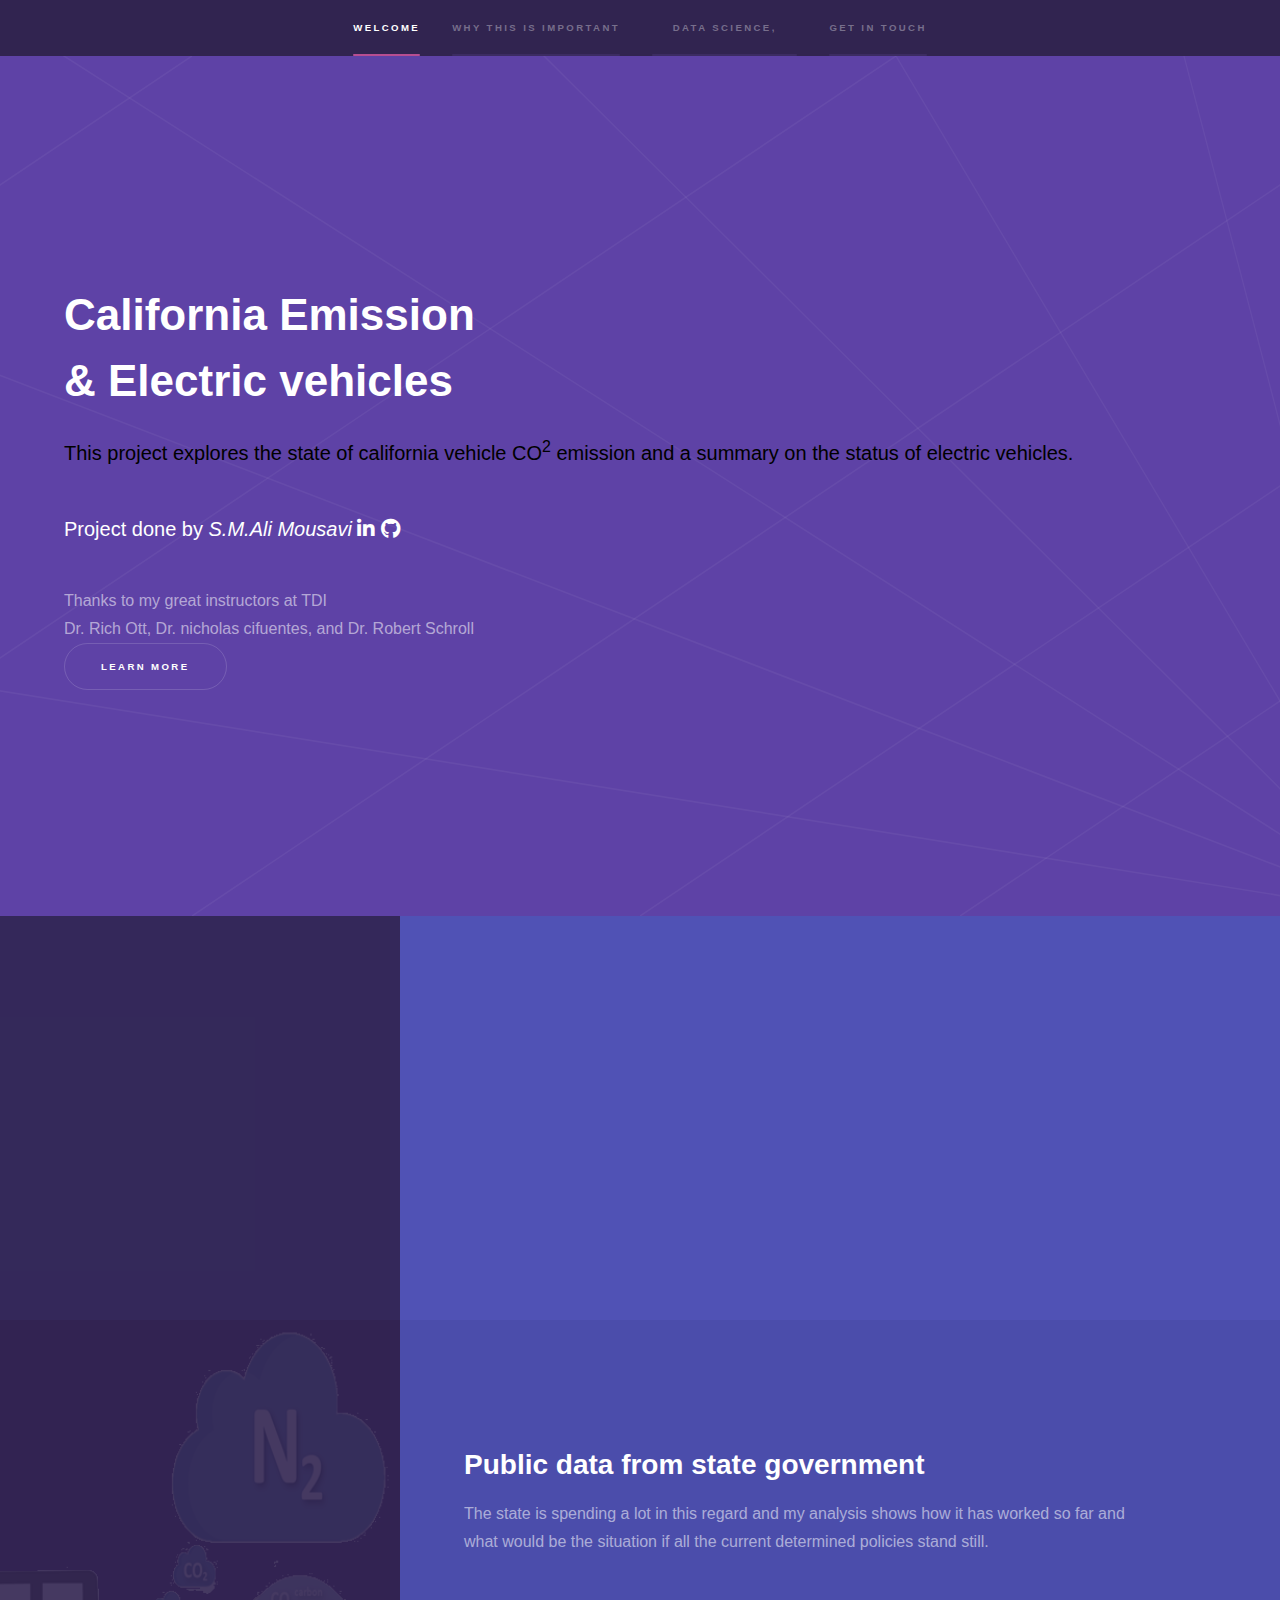
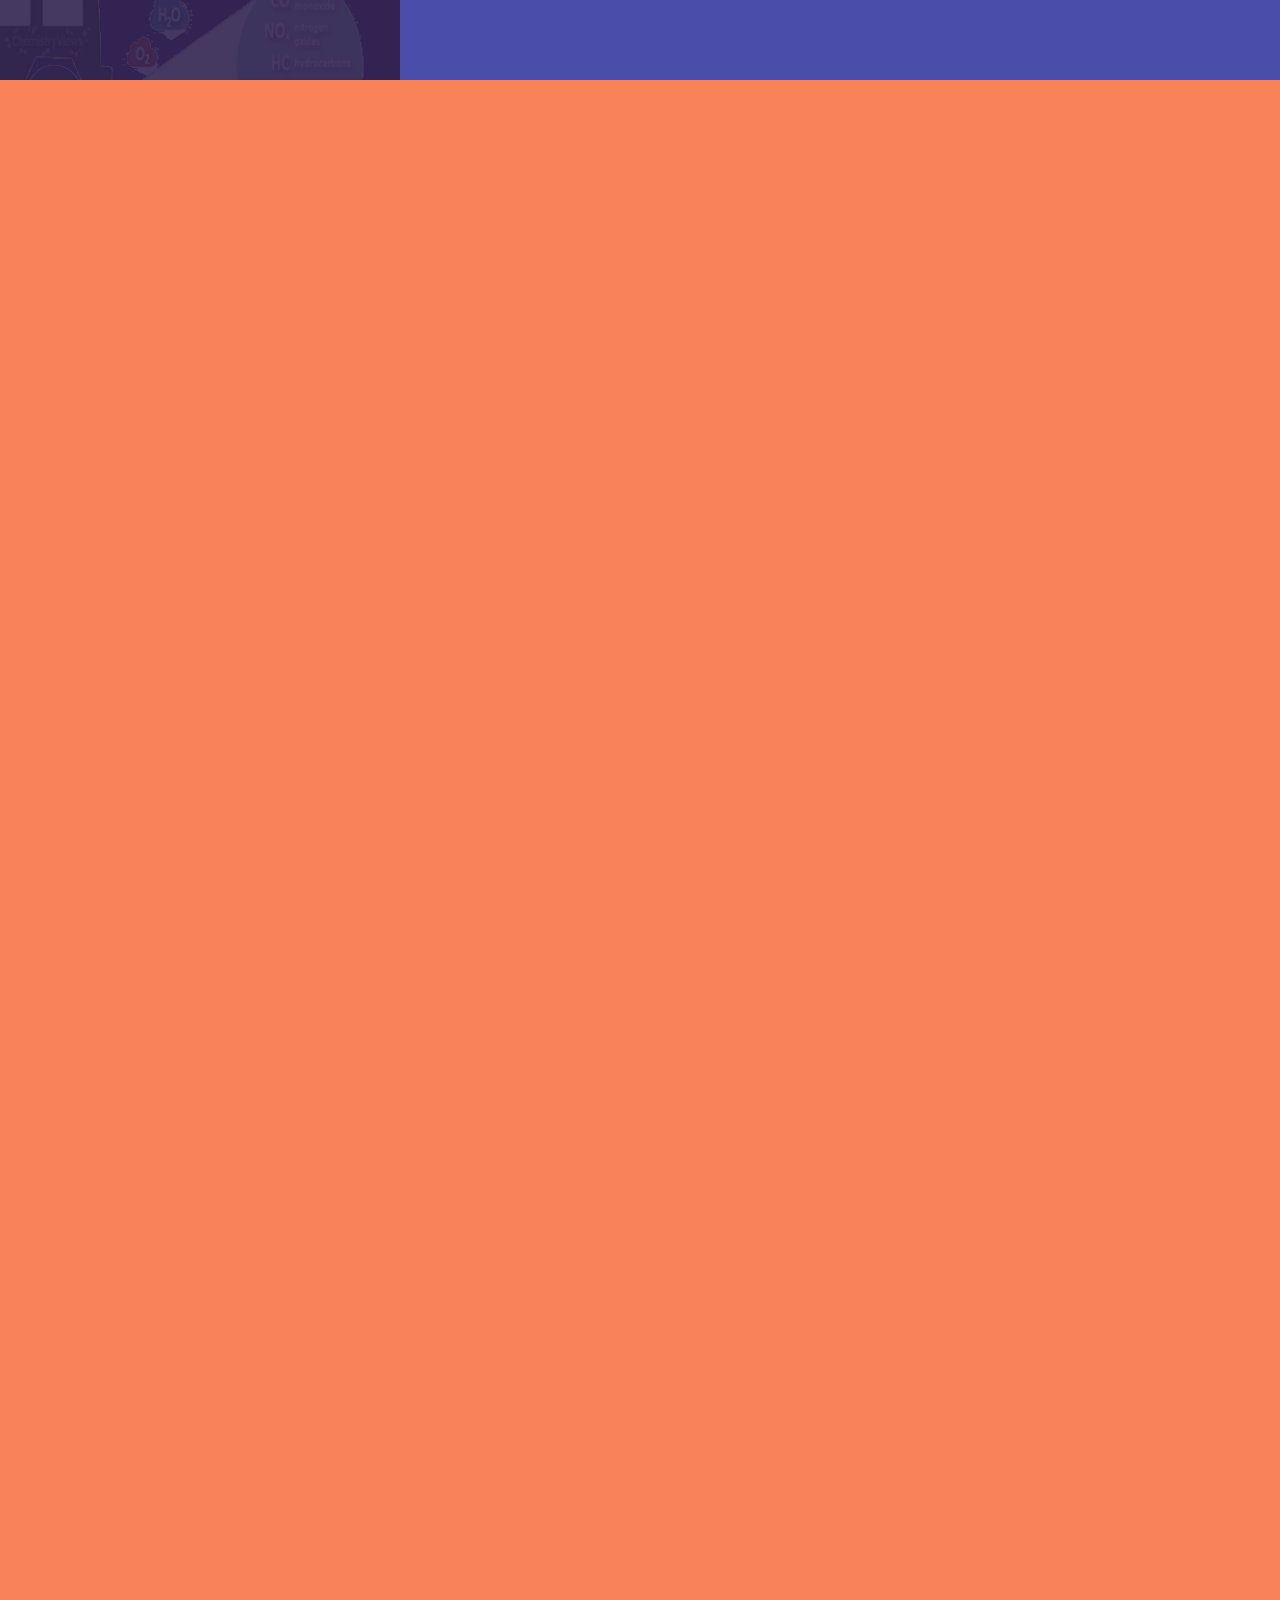
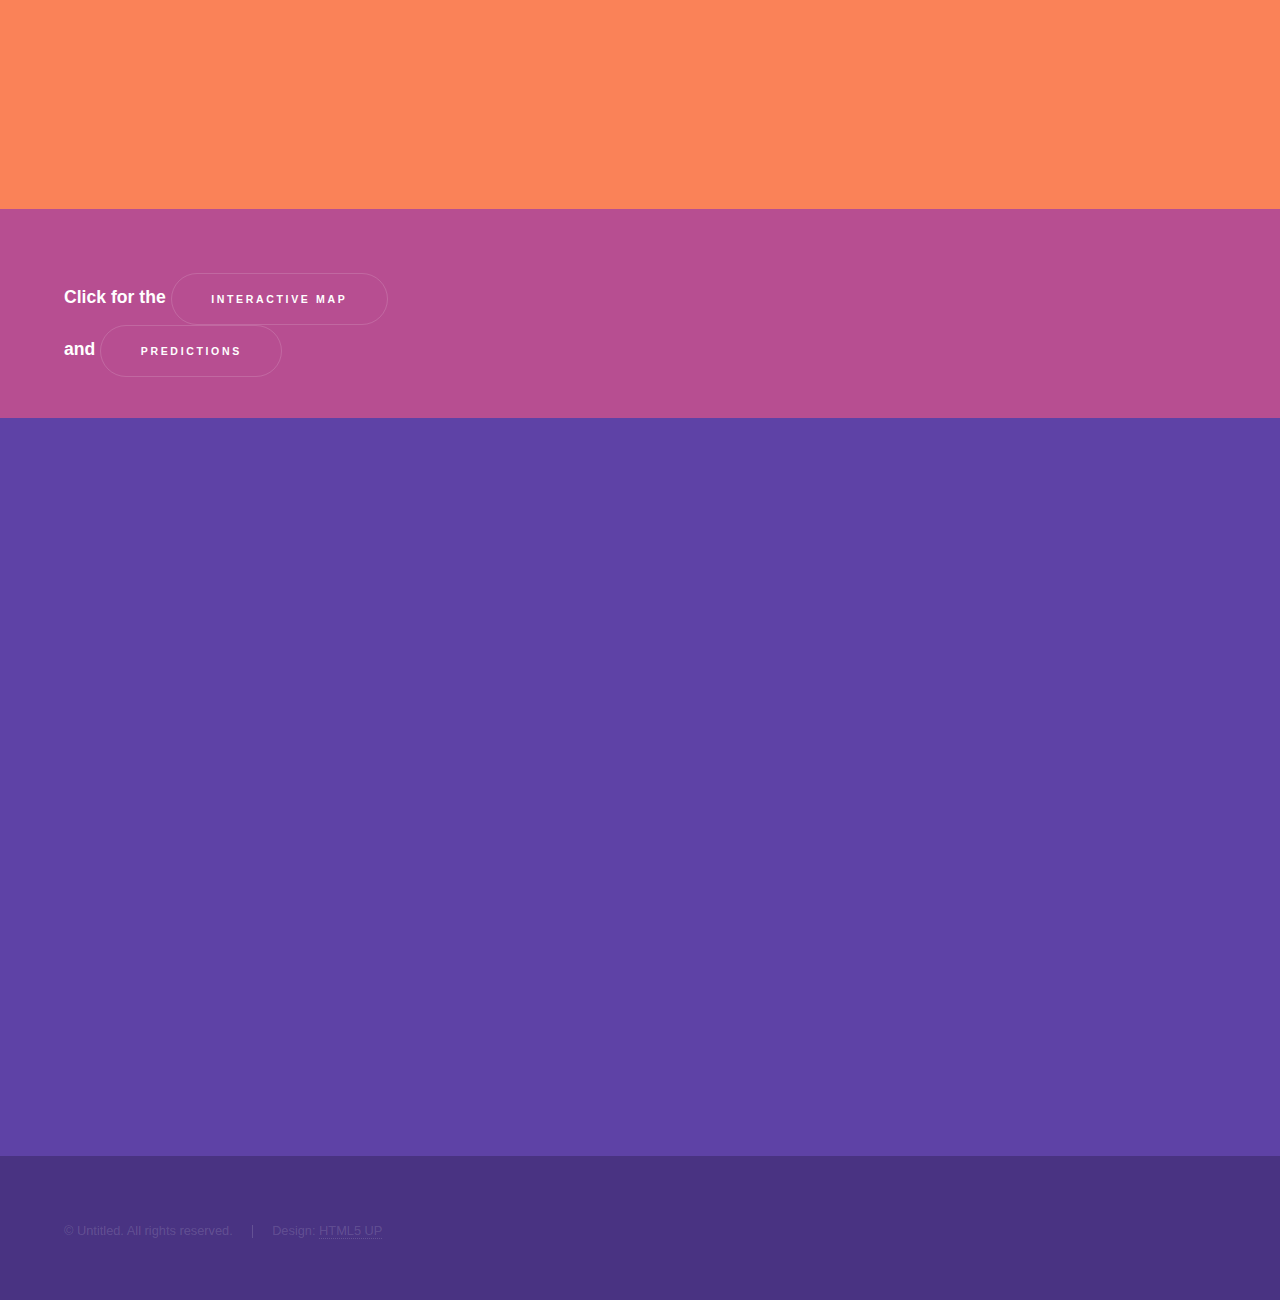
==== index.html @ e5215ed7 "appreciation note added to the first view of the home page, index.html" ====
<!DOCTYPE HTML>
<!--
	S.M.Ali Mousavi
	19th Jun 2020
	Free for personal and commercial use under the CCA 3.0 license (html5up.net/license)
-->
<html>
	<head>
		<title>Home - A project by Ali Mousavi</title>
		<meta charset="utf-8" />
		<meta name="viewport" content="width=device-width, initial-scale=1, user-scalable=no" />
		<link rel="stylesheet" href="assets/css/main.css" />
		<noscript><link rel="stylesheet" href="assets/css/noscript.css" /></noscript>
	</head>
	<body class="is-preload">

		<!-- Sidebar -->
			<section id="sidebar">
				<div class="inner">
					<nav>
						<ul>
							<li><a href="#intro">Welcome</a></li>
							<li><a href="#one">Why this is important</a></li>
							<li><a href="#two">Data Science,</br> the way of analyis</a></li>
							<li><a href="#three">Get in touch</a></li>
						</ul>
					</nav>
				</div>
			</section>

		<!-- Wrapper -->
			<div id="wrapper">

				<!-- Intro -->
					<section id="intro" class="wrapper style1 fullscreen fade-up">
						<div class="inner">
							<h1>California Emission</br> & Electric vehicles </h1>
							<!-- <ul class="icons">
								<li><a href="#" class="icon brands fa-twitter"><span class="label">Twitter</span></a></li>
								<li><a href="#" class="icon brands fa-facebook-f"><span class="label">Facebook</span></a></li>
								<li><a href="#" class="icon brands fa-github"><span class="label">GitHub</span></a></li>
								<li><a href="#" class="icon brands fa-instagram"><span class="label">Instagram</span></a></li>
								<li><a href="#" class="icon brands fa-linkedin-in"><span class="label">LinkedIn</span></a></li>
							</ul> -->

							<p style="color:black"> This project explores the state of california vehicle CO<sup>2</sup> emission and a summary on the status of electric vehicles.</br>
							<p style="color:white"> Project done by <i>S.M.Ali Mousavi</i>
							<!-- </br> -->

							<!-- <p> -->
							<!-- <ul class="icons"> -->
							<!-- LINKEDIN -->
							<a href="https://www.linkedin.com/in/ali-mousavi-61509159/"></a>
							<a href="#" class="icon brands fa-linkedin-in"><span class="label">LinkedIn</span></a>
							<!-- GITHUB -->
							<a href="https://github.com/alialoha/California_EV-emission_Analysis"></a>
							<a href="#" class="icon brands fa-github"><span class="label">LinkedIn</span></a>
							<!-- </ul> -->
							</p>
							Thanks to my great instructors at TDI</br> Dr. Rich Ott, Dr. nicholas cifuentes, and Dr. Robert Schroll
							

							<ul class="actions">
								<li><a href="#one" class="button scrolly">Learn more</a></li>
							</ul>
						</div>
					</section>

				<!-- One -->
					<section id="one" class="wrapper style2 spotlights">
						<section>
							<!-- <div class="square"> -->
							<a href="#" class="image"><img src="images/chart0.png" alt="" data-position="center center" /></a>
							<!-- </div> -->
							<div class="content">
								<div class="inner">
									<h2>Fast growth of the market</h2>
								
									<p>“As of May 2019, there were more than 68,800 fast charging units throughout the USA.” <sup>1</sup><b> %76</b> of the total number of
 									<b>charging</b> stations were <b>introduced to 
									the market</b> in the <b>last two years</b>
									</br><sup><a href="https://www.energy.gov/eere/vehicles/articles/fotw-1089-july-8-2019-there-are-more-68800-electric-vehicle-charging-units">1. US Department of Energy report, July 8 2019</a></sup>
									</br></br>This means a huge leap in the business of Electric Vehicles in only the last two years.

									<ul class="actions">
										<li><a href="#two" class="button scrolly">Learn more</a></li>
									</ul>
								</div>
							</div>
						</section>
						<section>
							<a href="#" class="image"><img src="images/img0.png" alt="" data-position="top center" /></a>
							<div class="content">
								<!-- <div class="inner"> -->
									<h2>Public data from state government</h2>
									<p>The state is spending a lot in this regard and my analysis shows how it has worked so far and what would be the situation if all the current determined policies stand still.</p>
									<!-- <a href="#" class="image"><img src="table0.png" alt="" data-position="25% 25%" /></a> -->
									<!-- <ul class="actions">
										<li><a href="generic.html" class="button">Learn more</a></li>
									 --></ul>
								<!-- </div> -->
							</div>
						</section>
<!-- 						<section>
							<a href="#" class="image"><img src="images/pic03.jpg" alt="" data-position="25% 25%" /></a>
							<div class="content">
								<div class="inner">
									<h2>Ultricies aliquam</h2>
									<p>Phasellus convallis elit id ullamcorper pulvinar. Duis aliquam turpis mauris, eu ultricies erat malesuada quis. Aliquam dapibus.</p>
									<ul class="actions">
										<li><a href="generic.html" class="button">Learn more</a></li>
									</ul>
								</div>
							</div>
						</section> -->
					</section>

				<!-- Two -->
					<section id="two" class="wrapper style3-alt fade-up">
						<div class="inner">
							<h2>What I do</h2>
							<p>Here I explain the 4 steps in this project: </p>
							<div class="features">
								<section>
									<span class="icon solid major fa-code"></span>
									<h3>I. Collection of raw data</h3>
									<span class="image fit"><img src="images/img01.png" alt="" /></span>

									<p><li type="disc"><b>Public data from state government</b> in form of over 60 csv files where aggregated, including data of different years, different counties and vehicles stats and emission numbers.</li>>
									Geographical data was <b>scraped from web</b></p>
									<span class="image fit"><img src="images/img01-2.png" alt="" /></span>

								</section>
								<section>
									<span class="icon solid major fa-link"></span>
									<h3> II. Statistical analysis</h3>
									<span class="image fit"><img src="images/Statistical-Analysis.jpg" alt="" /></span>
									<p>Data were aggregated and statistical analysis where performed on the CO<sup>2</sup> emission per year and per type of vehicle</p>
									<span class="image fit"><img src="images/Statistical-Analysis2.jpg" alt="" /></span>
									<ul class="actions">
									<li><a href="analysis.html" class="button">Learn more</a></li>
									</ul>
									
								</section>

								<section>
									<span class="icon solid major fa-desktop"></span>
									<h3>III. Inteactive map</h3>
									<span class="image fit"><img src="images/img02.png" alt="" /></span>
									<p>Processed data along scraped collected geographical data merged together to an interactive map via python folium platform </p>
									<ul class="actions">
										<li><a href="map.html" class="button">Learn more</a></li>
									</ul>
								</section>
								<section>
									<span class="icon solid major fa-cog"></span>
									<h3>IV. Prediction</h3>
									<!-- ALI: -->
									<!-- <span class="image fit"><img src="images/img03-2.png" alt="" /></span> -->
									<span class="image fit"><img src="images/img03.png" alt="" /></span>									
									<p> Insight on the current policies were given by discussion on the prediction of future status of electric vehicle based on the current policies and trends in place.</p>
									<ul class="actions">
										<li><a href="prediction.html" class="button">Learn more</a></li>
									</ul>
								</section>
								<!-- <section>
									<span class="icon solid major fa-lock"></span>
									<h3> Urna quis bibendum</h3>
									<p>Phasellus convallis elit id ullam corper amet et pulvinar. Duis aliquam turpis mauris, sed ultricies erat dapibus.</p>
								</section>
								<section>
									<span class="icon major fa-gem"></span>
									<h3>Aliquam urna dapibus</h3>
									<p>Phasellus convallis elit id ullam corper amet et pulvinar. Duis aliquam turpis mauris, sed ultricies erat dapibus.</p>
								</section> -->
							</div>
						</div>
					</section>
				<!-- Two-alt -->	
					<section id="two" class="wrapper style3 fade-up">
						<div class="inner">
							<h3>Click for the <a href="map.html" class="button">interactive map</a></br> 
							and <a href="prediction.html" class="button">predictions</a>
							</h3>
							
					</section>
				<!-- Three -->
					<section id="three" class="wrapper style1 fade-up">
						<div class="inner">
							<h2>Get in touch</h2>
							<p>“When you reach for the stars, you are reaching for the farthest thing out there. When you reach deep into yourself, it is the same thing, but in the opposite direction. If you reach in both directions, you will have spanned the universe.”
							― Vera Nazarian, The Perpetual Calendar of Inspiration</p>
							<div class="split style1">
								<section>
									<form method="post" action="#">
										<div class="fields">
											<div class="field half">
												<label for="name">Name</label>
												<input type="text" name="name" id="name" />
											</div>
											<div class="field half">
												<label for="email">Email</label>
												<input type="text" name="email" id="email" />
											</div>
											<div class="field">
												<label for="message">Message</label>
												<textarea name="message" id="message" rows="5"></textarea>
											</div>
										</div>
										<ul class="actions">
											<li><a href="" class="button submit">Send Message</a></li>
										</ul>
									</form>
								</section>
								<section>
									<ul class="contact">
										<li>
											<h3>Address</h3>
											<span>Virginia Tech<br />
											Department of Mechanical Engineering<br />
											445 Goodwin Hall<br />
											635 Prices Fork Road<br />
											Blacksburg, VA 24061<br />
											USA</span>
										</li>
										<li>
											<h3>Email</h3>
											<a href="#">AliAloha@vt.edu</a>
										</li>
										<li>
											<h3>Phone</h3>
											<span>(808) 366-0025</span>
										</li>
										<li>
											<h3>Social</h3>
											<ul class="icons">
												<li><a href="#" class="icon brands fa-twitter"><span class="label">Twitter</span></a></li>
												<li><a href="#" class="icon brands fa-facebook-f"><span class="label">Facebook</span></a></li>
												<li><a href="#" class="icon brands fa-github"><span class="label">GitHub</span></a></li>
												<li><a href="#" class="icon brands fa-instagram"><span class="label">Instagram</span></a></li>
												<li><a href="#" class="icon brands fa-linkedin-in"><span class="label">LinkedIn</span></a></li>
											</ul>
										</li>
									</ul>
								</section>
							</div>
						</div>
					</section>

			</div>

		<!-- Footer -->
			<footer id="footer" class="wrapper style1-alt">
				<div class="inner">
					<ul class="menu">
						<li>&copy; Untitled. All rights reserved.</li><li>Design: <a href="http://html5up.net">HTML5 UP</a></li>
					</ul>
				</div>
			</footer>

		<!-- Scripts -->
			<script src="assets/js/jquery.min.js"></script>
			<script src="assets/js/jquery.scrollex.min.js"></script>
			<script src="assets/js/jquery.scrolly.min.js"></script>
			<script src="assets/js/browser.min.js"></script>
			<script src="assets/js/breakpoints.min.js"></script>
			<script src="assets/js/util.js"></script>
			<script src="assets/js/main.js"></script>

	</body>
</html>
---- assets/css/main.css ----
@import url(fontawesome-all.min.css);

/*
	Hyperspace by HTML5 UP
	html5up.net | @ajlkn
	Free for personal and commercial use under the CCA 3.0 license (html5up.net/license)
*/



/*ALI*/
img {
    max-width: 100%;
    max-height: 100%;
}

.portrait {
    height: 80px;
    width: 30px;
}

.landscape {
    height: 30px;
    width: 80px;
}

.square {
    height: 75px;
    width: 75px;
}



/*HTML5 UP*/
html, body, div, span, applet, object,
iframe, h1, h2, h3, h4, h5, h6, p, blockquote,
pre, a, abbr, acronym, address, big, cite,
code, del, dfn, em, img, ins, kbd, q, s, samp,
small, strike, strong, sub, sup, tt, var, b,
u, i, center, dl, dt, dd, ol, ul, li, fieldset,
form, label, legend, table, caption, tbody,
tfoot, thead, tr, th, td, article, aside,
canvas, details, embed, figure, figcaption,
footer, header, hgroup, menu, nav, output, ruby,
section, summary, time, mark, audio, video {
	margin: 0;
	padding: 0;
	border: 0;
	font-size: 100%;
	font: inherit;
	vertical-align: baseline;}

article, aside, details, figcaption, figure,
footer, header, hgroup, menu, nav, section {
	display: block;}

body {
	line-height: 1;
}

ol, ul {
	list-style: none;
}

blockquote, q {
	quotes: none;
}

	blockquote:before, blockquote:after, q:before, q:after {
		content: '';
		content: none;
	}

table {
	border-collapse: collapse;
	border-spacing: 0;
}

body {
	-webkit-text-size-adjust: none;
}

mark {
	background-color: transparent;
	color: inherit;
}

input::-moz-focus-inner {
	border: 0;
	padding: 0;
}

input, select, textarea {
	-moz-appearance: none;
	-webkit-appearance: none;
	-ms-appearance: none;
	appearance: none;
}

/* Basic */

	@-ms-viewport {
		width: device-width;
	}

	body {
		-ms-overflow-style: scrollbar;
	}

	@media screen and (max-width: 480px) {

		html, body {
			min-width: 320px;
		}

	}

	html {
		box-sizing: border-box;
	}

	*, *:before, *:after {
		box-sizing: inherit;
	}

	body {
		background: #312450;
	}

		body.is-preload *, body.is-preload *:before, body.is-preload *:after {
			-moz-animation: none !important;
			-webkit-animation: none !important;
			-ms-animation: none !important;
			animation: none !important;
			-moz-transition: none !important;
			-webkit-transition: none !important;
			-ms-transition: none !important;
			transition: none !important;
		}

/* Type */

	body, input, select, textarea {
		color: rgba(255, 255, 255, 0.55);
		font-family: Arial, Helvetica, sans-serif;
		font-size: 16.5pt;
		font-weight: normal;
		line-height: 1.75;
	}

		@media screen and (max-width: 1680px) {

			body, input, select, textarea {
				font-size: 13pt;
			}

		}

		@media screen and (max-width: 1280px) {

			body, input, select, textarea {
				font-size: 12pt;
			}

		}

		@media screen and (max-width: 360px) {

			body, input, select, textarea {
				font-size: 11pt;
			}

		}

	a {
		-moz-transition: color 0.2s ease, border-bottom-color 0.2s ease;
		-webkit-transition: color 0.2s ease, border-bottom-color 0.2s ease;
		-ms-transition: color 0.2s ease, border-bottom-color 0.2s ease;
		transition: color 0.2s ease, border-bottom-color 0.2s ease;
		border-bottom: dotted 1px rgba(255, 255, 255, 0.35);
		color: inherit;
		text-decoration: none;
	}

		a:hover {
			border-bottom-color: transparent;
			color: #ffffff;
		}

	strong, b {
		color: #ffffff;
		font-weight: bold;
	}

	em, i {
		font-style: italic;
	}

	p {
		margin: 0 0 2em 0;
	}

	h1, h2, h3, h4, h5, h6 {
		color: #ffffff;
		font-weight: bold;
		line-height: 1.5;
		margin: 0 0 0.5em 0;
	}

		h1 a, h2 a, h3 a, h4 a, h5 a, h6 a {
			color: inherit;
			text-decoration: none;
		}

	h1 {
		font-size: 2.75em;
	}

		h1.major {
			margin: 0 0 1.3em 0;
			position: relative;
			padding-bottom: 0.35em;
		}

			h1.major:after {
				background-image: -moz-linear-gradient(to right, #5e42a6, #b74e91);
				background-image: -webkit-linear-gradient(to right, #5e42a6, #b74e91);
				background-image: -ms-linear-gradient(to right, #5e42a6, #b74e91);
				background-image: linear-gradient(to right, #5e42a6, #b74e91);
				-moz-transition: max-width 0.2s ease;
				-webkit-transition: max-width 0.2s ease;
				-ms-transition: max-width 0.2s ease;
				transition: max-width 0.2s ease;
				border-radius: 0.2em;
				bottom: 0;
				content: '';
				height: 0.05em;
				position: absolute;
				right: 0;
				width: 100%;
			}

	h2 {
		font-size: 1.75em;
	}

	h3 {
		font-size: 1.1em;
	}

	h4 {
		font-size: 1em;
	}

	h5 {
		font-size: 0.8em;
	}

	h6 {
		font-size: 0.6em;
	}

	@media screen and (max-width: 736px) {

		h1 {
			font-size: 2em;
		}

		h2 {
			font-size: 1.25em;
		}

		h3 {
			font-size: 1em;
		}

		h4 {
			font-size: 0.8em;
		}

		h5 {
			font-size: 0.6em;
		}

		h6 {
			font-size: 0.6em;
		}

	}

	sub {
		font-size: 0.8em;
		position: relative;
		top: 0.5em;
	}

	sup {
		font-size: 0.8em;
		position: relative;
		top: -0.5em;
	}

	blockquote {
		border-left: solid 4px rgba(255, 255, 255, 0.15);
		font-style: italic;
		margin: 0 0 2em 0;
		padding: 0.5em 0 0.5em 2em;
	}

	code {
		background: rgba(255, 255, 255, 0.05);
		border-radius: 0.25em;
		border: solid 1px rgba(255, 255, 255, 0.15);
		font-family: "Courier New", monospace;
		font-size: 0.9em;
		margin: 0 0.25em;
		padding: 0.25em 0.65em;
	}

	pre {
		-webkit-overflow-scrolling: touch;
		font-family: "Courier New", monospace;
		font-size: 0.9em;
		margin: 0 0 2em 0;
	}

		pre code {
			display: block;
			line-height: 1.75em;
			padding: 1em 1.5em;
			overflow-x: auto;
		}

	hr {
		border: 0;
		border-bottom: solid 1px rgba(255, 255, 255, 0.15);
		margin: 2em 0;
	}

		hr.major {
			margin: 3em 0;
		}

	.align-left {
		text-align: left;
	}

	.align-center {
		text-align: center;
	}

	.align-right {
		text-align: right;
	}

/* Row */

	.row {
		display: flex;
		flex-wrap: wrap;
		box-sizing: border-box;
		align-items: stretch;
	}

		.row > * {
			box-sizing: border-box;
		}

		.row.gtr-uniform > * > :last-child {
			margin-bottom: 0;
		}

		.row.aln-left {
			justify-content: flex-start;
		}

		.row.aln-center {
			justify-content: center;
		}

		.row.aln-right {
			justify-content: flex-end;
		}

		.row.aln-top {
			align-items: flex-start;
		}

		.row.aln-middle {
			align-items: center;
		}

		.row.aln-bottom {
			align-items: flex-end;
		}

		.row > .imp {
			order: -1;
		}

		.row > .col-1 {
			width: 8.33333%;
		}

		.row > .off-1 {
			margin-left: 8.33333%;
		}

		.row > .col-2 {
			width: 16.66667%;
		}

		.row > .off-2 {
			margin-left: 16.66667%;
		}

		.row > .col-3 {
			width: 25%;
		}

		.row > .off-3 {
			margin-left: 25%;
		}

		.row > .col-4 {
			width: 33.33333%;
		}

		.row > .off-4 {
			margin-left: 33.33333%;
		}

		.row > .col-5 {
			width: 41.66667%;
		}

		.row > .off-5 {
			margin-left: 41.66667%;
		}

		.row > .col-6 {
			width: 50%;
		}

		.row > .off-6 {
			margin-left: 50%;
		}

		.row > .col-7 {
			width: 58.33333%;
		}

		.row > .off-7 {
			margin-left: 58.33333%;
		}

		.row > .col-8 {
			width: 66.66667%;
		}

		.row > .off-8 {
			margin-left: 66.66667%;
		}

		.row > .col-9 {
			width: 75%;
		}

		.row > .off-9 {
			margin-left: 75%;
		}

		.row > .col-10 {
			width: 83.33333%;
		}

		.row > .off-10 {
			margin-left: 83.33333%;
		}

		.row > .col-11 {
			width: 91.66667%;
		}

		.row > .off-11 {
			margin-left: 91.66667%;
		}

		.row > .col-12 {
			width: 100%;
		}

		.row > .off-12 {
			margin-left: 100%;
		}

		.row.gtr-0 {
			margin-top: 0;
			margin-left: 0em;
		}

			.row.gtr-0 > * {
				padding: 0 0 0 0em;
			}

			.row.gtr-0.gtr-uniform {
				margin-top: 0em;
			}

				.row.gtr-0.gtr-uniform > * {
					padding-top: 0em;
				}

		.row.gtr-25 {
			margin-top: 0;
			margin-left: -0.375em;
		}

			.row.gtr-25 > * {
				padding: 0 0 0 0.375em;
			}

			.row.gtr-25.gtr-uniform {
				margin-top: -0.375em;
			}

				.row.gtr-25.gtr-uniform > * {
					padding-top: 0.375em;
				}

		.row.gtr-50 {
			margin-top: 0;
			margin-left: -0.75em;
		}

			.row.gtr-50 > * {
				padding: 0 0 0 0.75em;
			}

			.row.gtr-50.gtr-uniform {
				margin-top: -0.75em;
			}

				.row.gtr-50.gtr-uniform > * {
					padding-top: 0.75em;
				}

		.row {
			margin-top: 0;
			margin-left: -1.5em;
		}

			.row > * {
				padding: 0 0 0 1.5em;
			}

			.row.gtr-uniform {
				margin-top: -1.5em;
			}

				.row.gtr-uniform > * {
					padding-top: 1.5em;
				}

		.row.gtr-150 {
			margin-top: 0;
			margin-left: -2.25em;
		}

			.row.gtr-150 > * {
				padding: 0 0 0 2.25em;
			}

			.row.gtr-150.gtr-uniform {
				margin-top: -2.25em;
			}

				.row.gtr-150.gtr-uniform > * {
					padding-top: 2.25em;
				}

		.row.gtr-200 {
			margin-top: 0;
			margin-left: -3em;
		}

			.row.gtr-200 > * {
				padding: 0 0 0 3em;
			}

			.row.gtr-200.gtr-uniform {
				margin-top: -3em;
			}

				.row.gtr-200.gtr-uniform > * {
					padding-top: 3em;
				}

		@media screen and (max-width: 1680px) {

			.row {
				display: flex;
				flex-wrap: wrap;
				box-sizing: border-box;
				align-items: stretch;
			}

				.row > * {
					box-sizing: border-box;
				}

				.row.gtr-uniform > * > :last-child {
					margin-bottom: 0;
				}

				.row.aln-left {
					justify-content: flex-start;
				}

				.row.aln-center {
					justify-content: center;
				}

				.row.aln-right {
					justify-content: flex-end;
				}

				.row.aln-top {
					align-items: flex-start;
				}

				.row.aln-middle {
					align-items: center;
				}

				.row.aln-bottom {
					align-items: flex-end;
				}

				.row > .imp-xlarge {
					order: -1;
				}

				.row > .col-1-xlarge {
					width: 8.33333%;
				}

				.row > .off-1-xlarge {
					margin-left: 8.33333%;
				}

				.row > .col-2-xlarge {
					width: 16.66667%;
				}

				.row > .off-2-xlarge {
					margin-left: 16.66667%;
				}

				.row > .col-3-xlarge {
					width: 25%;
				}

				.row > .off-3-xlarge {
					margin-left: 25%;
				}

				.row > .col-4-xlarge {
					width: 33.33333%;
				}

				.row > .off-4-xlarge {
					margin-left: 33.33333%;
				}

				.row > .col-5-xlarge {
					width: 41.66667%;
				}

				.row > .off-5-xlarge {
					margin-left: 41.66667%;
				}

				.row > .col-6-xlarge {
					width: 50%;
				}

				.row > .off-6-xlarge {
					margin-left: 50%;
				}

				.row > .col-7-xlarge {
					width: 58.33333%;
				}

				.row > .off-7-xlarge {
					margin-left: 58.33333%;
				}

				.row > .col-8-xlarge {
					width: 66.66667%;
				}

				.row > .off-8-xlarge {
					margin-left: 66.66667%;
				}

				.row > .col-9-xlarge {
					width: 75%;
				}

				.row > .off-9-xlarge {
					margin-left: 75%;
				}

				.row > .col-10-xlarge {
					width: 83.33333%;
				}

				.row > .off-10-xlarge {
					margin-left: 83.33333%;
				}

				.row > .col-11-xlarge {
					width: 91.66667%;
				}

				.row > .off-11-xlarge {
					margin-left: 91.66667%;
				}

				.row > .col-12-xlarge {
					width: 100%;
				}

				.row > .off-12-xlarge {
					margin-left: 100%;
				}

				.row.gtr-0 {
					margin-top: 0;
					margin-left: 0em;
				}

					.row.gtr-0 > * {
						padding: 0 0 0 0em;
					}

					.row.gtr-0.gtr-uniform {
						margin-top: 0em;
					}

						.row.gtr-0.gtr-uniform > * {
							padding-top: 0em;
						}

				.row.gtr-25 {
					margin-top: 0;
					margin-left: -0.375em;
				}

					.row.gtr-25 > * {
						padding: 0 0 0 0.375em;
					}

					.row.gtr-25.gtr-uniform {
						margin-top: -0.375em;
					}

						.row.gtr-25.gtr-uniform > * {
							padding-top: 0.375em;
						}

				.row.gtr-50 {
					margin-top: 0;
					margin-left: -0.75em;
				}

					.row.gtr-50 > * {
						padding: 0 0 0 0.75em;
					}

					.row.gtr-50.gtr-uniform {
						margin-top: -0.75em;
					}

						.row.gtr-50.gtr-uniform > * {
							padding-top: 0.75em;
						}

				.row {
					margin-top: 0;
					margin-left: -1.5em;
				}

					.row > * {
						padding: 0 0 0 1.5em;
					}

					.row.gtr-uniform {
						margin-top: -1.5em;
					}

						.row.gtr-uniform > * {
							padding-top: 1.5em;
						}

				.row.gtr-150 {
					margin-top: 0;
					margin-left: -2.25em;
				}

					.row.gtr-150 > * {
						padding: 0 0 0 2.25em;
					}

					.row.gtr-150.gtr-uniform {
						margin-top: -2.25em;
					}

						.row.gtr-150.gtr-uniform > * {
							padding-top: 2.25em;
						}

				.row.gtr-200 {
					margin-top: 0;
					margin-left: -3em;
				}

					.row.gtr-200 > * {
						padding: 0 0 0 3em;
					}

					.row.gtr-200.gtr-uniform {
						margin-top: -3em;
					}

						.row.gtr-200.gtr-uniform > * {
							padding-top: 3em;
						}

		}

		@media screen and (max-width: 1280px) {

			.row {
				display: flex;
				flex-wrap: wrap;
				box-sizing: border-box;
				align-items: stretch;
			}

				.row > * {
					box-sizing: border-box;
				}

				.row.gtr-uniform > * > :last-child {
					margin-bottom: 0;
				}

				.row.aln-left {
					justify-content: flex-start;
				}

				.row.aln-center {
					justify-content: center;
				}

				.row.aln-right {
					justify-content: flex-end;
				}

				.row.aln-top {
					align-items: flex-start;
				}

				.row.aln-middle {
					align-items: center;
				}

				.row.aln-bottom {
					align-items: flex-end;
				}

				.row > .imp-large {
					order: -1;
				}

				.row > .col-1-large {
					width: 8.33333%;
				}

				.row > .off-1-large {
					margin-left: 8.33333%;
				}

				.row > .col-2-large {
					width: 16.66667%;
				}

				.row > .off-2-large {
					margin-left: 16.66667%;
				}

				.row > .col-3-large {
					width: 25%;
				}

				.row > .off-3-large {
					margin-left: 25%;
				}

				.row > .col-4-large {
					width: 33.33333%;
				}

				.row > .off-4-large {
					margin-left: 33.33333%;
				}

				.row > .col-5-large {
					width: 41.66667%;
				}

				.row > .off-5-large {
					margin-left: 41.66667%;
				}

				.row > .col-6-large {
					width: 50%;
				}

				.row > .off-6-large {
					margin-left: 50%;
				}

				.row > .col-7-large {
					width: 58.33333%;
				}

				.row > .off-7-large {
					margin-left: 58.33333%;
				}

				.row > .col-8-large {
					width: 66.66667%;
				}

				.row > .off-8-large {
					margin-left: 66.66667%;
				}

				.row > .col-9-large {
					width: 75%;
				}

				.row > .off-9-large {
					margin-left: 75%;
				}

				.row > .col-10-large {
					width: 83.33333%;
				}

				.row > .off-10-large {
					margin-left: 83.33333%;
				}

				.row > .col-11-large {
					width: 91.66667%;
				}

				.row > .off-11-large {
					margin-left: 91.66667%;
				}

				.row > .col-12-large {
					width: 100%;
				}

				.row > .off-12-large {
					margin-left: 100%;
				}

				.row.gtr-0 {
					margin-top: 0;
					margin-left: 0em;
				}

					.row.gtr-0 > * {
						padding: 0 0 0 0em;
					}

					.row.gtr-0.gtr-uniform {
						margin-top: 0em;
					}

						.row.gtr-0.gtr-uniform > * {
							padding-top: 0em;
						}

				.row.gtr-25 {
					margin-top: 0;
					margin-left: -0.375em;
				}

					.row.gtr-25 > * {
						padding: 0 0 0 0.375em;
					}

					.row.gtr-25.gtr-uniform {
						margin-top: -0.375em;
					}

						.row.gtr-25.gtr-uniform > * {
							padding-top: 0.375em;
						}

				.row.gtr-50 {
					margin-top: 0;
					margin-left: -0.75em;
				}

					.row.gtr-50 > * {
						padding: 0 0 0 0.75em;
					}

					.row.gtr-50.gtr-uniform {
						margin-top: -0.75em;
					}

						.row.gtr-50.gtr-uniform > * {
							padding-top: 0.75em;
						}

				.row {
					margin-top: 0;
					margin-left: -1.5em;
				}

					.row > * {
						padding: 0 0 0 1.5em;
					}

					.row.gtr-uniform {
						margin-top: -1.5em;
					}

						.row.gtr-uniform > * {
							padding-top: 1.5em;
						}

				.row.gtr-150 {
					margin-top: 0;
					margin-left: -2.25em;
				}

					.row.gtr-150 > * {
						padding: 0 0 0 2.25em;
					}

					.row.gtr-150.gtr-uniform {
						margin-top: -2.25em;
					}

						.row.gtr-150.gtr-uniform > * {
							padding-top: 2.25em;
						}

				.row.gtr-200 {
					margin-top: 0;
					margin-left: -3em;
				}

					.row.gtr-200 > * {
						padding: 0 0 0 3em;
					}

					.row.gtr-200.gtr-uniform {
						margin-top: -3em;
					}

						.row.gtr-200.gtr-uniform > * {
							padding-top: 3em;
						}

		}

		@media screen and (max-width: 980px) {

			.row {
				display: flex;
				flex-wrap: wrap;
				box-sizing: border-box;
				align-items: stretch;
			}

				.row > * {
					box-sizing: border-box;
				}

				.row.gtr-uniform > * > :last-child {
					margin-bottom: 0;
				}

				.row.aln-left {
					justify-content: flex-start;
				}

				.row.aln-center {
					justify-content: center;
				}

				.row.aln-right {
					justify-content: flex-end;
				}

				.row.aln-top {
					align-items: flex-start;
				}

				.row.aln-middle {
					align-items: center;
				}

				.row.aln-bottom {
					align-items: flex-end;
				}

				.row > .imp-medium {
					order: -1;
				}

				.row > .col-1-medium {
					width: 8.33333%;
				}

				.row > .off-1-medium {
					margin-left: 8.33333%;
				}

				.row > .col-2-medium {
					width: 16.66667%;
				}

				.row > .off-2-medium {
					margin-left: 16.66667%;
				}

				.row > .col-3-medium {
					width: 25%;
				}

				.row > .off-3-medium {
					margin-left: 25%;
				}

				.row > .col-4-medium {
					width: 33.33333%;
				}

				.row > .off-4-medium {
					margin-left: 33.33333%;
				}

				.row > .col-5-medium {
					width: 41.66667%;
				}

				.row > .off-5-medium {
					margin-left: 41.66667%;
				}

				.row > .col-6-medium {
					width: 50%;
				}

				.row > .off-6-medium {
					margin-left: 50%;
				}

				.row > .col-7-medium {
					width: 58.33333%;
				}

				.row > .off-7-medium {
					margin-left: 58.33333%;
				}

				.row > .col-8-medium {
					width: 66.66667%;
				}

				.row > .off-8-medium {
					margin-left: 66.66667%;
				}

				.row > .col-9-medium {
					width: 75%;
				}

				.row > .off-9-medium {
					margin-left: 75%;
				}

				.row > .col-10-medium {
					width: 83.33333%;
				}

				.row > .off-10-medium {
					margin-left: 83.33333%;
				}

				.row > .col-11-medium {
					width: 91.66667%;
				}

				.row > .off-11-medium {
					margin-left: 91.66667%;
				}

				.row > .col-12-medium {
					width: 100%;
				}

				.row > .off-12-medium {
					margin-left: 100%;
				}

				.row.gtr-0 {
					margin-top: 0;
					margin-left: 0em;
				}

					.row.gtr-0 > * {
						padding: 0 0 0 0em;
					}

					.row.gtr-0.gtr-uniform {
						margin-top: 0em;
					}

						.row.gtr-0.gtr-uniform > * {
							padding-top: 0em;
						}

				.row.gtr-25 {
					margin-top: 0;
					margin-left: -0.375em;
				}

					.row.gtr-25 > * {
						padding: 0 0 0 0.375em;
					}

					.row.gtr-25.gtr-uniform {
						margin-top: -0.375em;
					}

						.row.gtr-25.gtr-uniform > * {
							padding-top: 0.375em;
						}

				.row.gtr-50 {
					margin-top: 0;
					margin-left: -0.75em;
				}

					.row.gtr-50 > * {
						padding: 0 0 0 0.75em;
					}

					.row.gtr-50.gtr-uniform {
						margin-top: -0.75em;
					}

						.row.gtr-50.gtr-uniform > * {
							padding-top: 0.75em;
						}

				.row {
					margin-top: 0;
					margin-left: -1.5em;
				}

					.row > * {
						padding: 0 0 0 1.5em;
					}

					.row.gtr-uniform {
						margin-top: -1.5em;
					}

						.row.gtr-uniform > * {
							padding-top: 1.5em;
						}

				.row.gtr-150 {
					margin-top: 0;
					margin-left: -2.25em;
				}

					.row.gtr-150 > * {
						padding: 0 0 0 2.25em;
					}

					.row.gtr-150.gtr-uniform {
						margin-top: -2.25em;
					}

						.row.gtr-150.gtr-uniform > * {
							padding-top: 2.25em;
						}

				.row.gtr-200 {
					margin-top: 0;
					margin-left: -3em;
				}

					.row.gtr-200 > * {
						padding: 0 0 0 3em;
					}

					.row.gtr-200.gtr-uniform {
						margin-top: -3em;
					}

						.row.gtr-200.gtr-uniform > * {
							padding-top: 3em;
						}

		}

		@media screen and (max-width: 736px) {

			.row {
				display: flex;
				flex-wrap: wrap;
				box-sizing: border-box;
				align-items: stretch;
			}

				.row > * {
					box-sizing: border-box;
				}

				.row.gtr-uniform > * > :last-child {
					margin-bottom: 0;
				}

				.row.aln-left {
					justify-content: flex-start;
				}

				.row.aln-center {
					justify-content: center;
				}

				.row.aln-right {
					justify-content: flex-end;
				}

				.row.aln-top {
					align-items: flex-start;
				}

				.row.aln-middle {
					align-items: center;
				}

				.row.aln-bottom {
					align-items: flex-end;
				}

				.row > .imp-small {
					order: -1;
				}

				.row > .col-1-small {
					width: 8.33333%;
				}

				.row > .off-1-small {
					margin-left: 8.33333%;
				}

				.row > .col-2-small {
					width: 16.66667%;
				}

				.row > .off-2-small {
					margin-left: 16.66667%;
				}

				.row > .col-3-small {
					width: 25%;
				}

				.row > .off-3-small {
					margin-left: 25%;
				}

				.row > .col-4-small {
					width: 33.33333%;
				}

				.row > .off-4-small {
					margin-left: 33.33333%;
				}

				.row > .col-5-small {
					width: 41.66667%;
				}

				.row > .off-5-small {
					margin-left: 41.66667%;
				}

				.row > .col-6-small {
					width: 50%;
				}

				.row > .off-6-small {
					margin-left: 50%;
				}

				.row > .col-7-small {
					width: 58.33333%;
				}

				.row > .off-7-small {
					margin-left: 58.33333%;
				}

				.row > .col-8-small {
					width: 66.66667%;
				}

				.row > .off-8-small {
					margin-left: 66.66667%;
				}

				.row > .col-9-small {
					width: 75%;
				}

				.row > .off-9-small {
					margin-left: 75%;
				}

				.row > .col-10-small {
					width: 83.33333%;
				}

				.row > .off-10-small {
					margin-left: 83.33333%;
				}

				.row > .col-11-small {
					width: 91.66667%;
				}

				.row > .off-11-small {
					margin-left: 91.66667%;
				}

				.row > .col-12-small {
					width: 100%;
				}

				.row > .off-12-small {
					margin-left: 100%;
				}

				.row.gtr-0 {
					margin-top: 0;
					margin-left: 0em;
				}

					.row.gtr-0 > * {
						padding: 0 0 0 0em;
					}

					.row.gtr-0.gtr-uniform {
						margin-top: 0em;
					}

						.row.gtr-0.gtr-uniform > * {
							padding-top: 0em;
						}

				.row.gtr-25 {
					margin-top: 0;
					margin-left: -0.375em;
				}

					.row.gtr-25 > * {
						padding: 0 0 0 0.375em;
					}

					.row.gtr-25.gtr-uniform {
						margin-top: -0.375em;
					}

						.row.gtr-25.gtr-uniform > * {
							padding-top: 0.375em;
						}

				.row.gtr-50 {
					margin-top: 0;
					margin-left: -0.75em;
				}

					.row.gtr-50 > * {
						padding: 0 0 0 0.75em;
					}

					.row.gtr-50.gtr-uniform {
						margin-top: -0.75em;
					}

						.row.gtr-50.gtr-uniform > * {
							padding-top: 0.75em;
						}

				.row {
					margin-top: 0;
					margin-left: -1.5em;
				}

					.row > * {
						padding: 0 0 0 1.5em;
					}

					.row.gtr-uniform {
						margin-top: -1.5em;
					}

						.row.gtr-uniform > * {
							padding-top: 1.5em;
						}

				.row.gtr-150 {
					margin-top: 0;
					margin-left: -2.25em;
				}

					.row.gtr-150 > * {
						padding: 0 0 0 2.25em;
					}

					.row.gtr-150.gtr-uniform {
						margin-top: -2.25em;
					}

						.row.gtr-150.gtr-uniform > * {
							padding-top: 2.25em;
						}

				.row.gtr-200 {
					margin-top: 0;
					margin-left: -3em;
				}

					.row.gtr-200 > * {
						padding: 0 0 0 3em;
					}

					.row.gtr-200.gtr-uniform {
						margin-top: -3em;
					}

						.row.gtr-200.gtr-uniform > * {
							padding-top: 3em;
						}

		}

		@media screen and (max-width: 480px) {

			.row {
				display: flex;
				flex-wrap: wrap;
				box-sizing: border-box;
				align-items: stretch;
			}

				.row > * {
					box-sizing: border-box;
				}

				.row.gtr-uniform > * > :last-child {
					margin-bottom: 0;
				}

				.row.aln-left {
					justify-content: flex-start;
				}

				.row.aln-center {
					justify-content: center;
				}

				.row.aln-right {
					justify-content: flex-end;
				}

				.row.aln-top {
					align-items: flex-start;
				}

				.row.aln-middle {
					align-items: center;
				}

				.row.aln-bottom {
					align-items: flex-end;
				}

				.row > .imp-xsmall {
					order: -1;
				}

				.row > .col-1-xsmall {
					width: 8.33333%;
				}

				.row > .off-1-xsmall {
					margin-left: 8.33333%;
				}

				.row > .col-2-xsmall {
					width: 16.66667%;
				}

				.row > .off-2-xsmall {
					margin-left: 16.66667%;
				}

				.row > .col-3-xsmall {
					width: 25%;
				}

				.row > .off-3-xsmall {
					margin-left: 25%;
				}

				.row > .col-4-xsmall {
					width: 33.33333%;
				}

				.row > .off-4-xsmall {
					margin-left: 33.33333%;
				}

				.row > .col-5-xsmall {
					width: 41.66667%;
				}

				.row > .off-5-xsmall {
					margin-left: 41.66667%;
				}

				.row > .col-6-xsmall {
					width: 50%;
				}

				.row > .off-6-xsmall {
					margin-left: 50%;
				}

				.row > .col-7-xsmall {
					width: 58.33333%;
				}

				.row > .off-7-xsmall {
					margin-left: 58.33333%;
				}

				.row > .col-8-xsmall {
					width: 66.66667%;
				}

				.row > .off-8-xsmall {
					margin-left: 66.66667%;
				}

				.row > .col-9-xsmall {
					width: 75%;
				}

				.row > .off-9-xsmall {
					margin-left: 75%;
				}

				.row > .col-10-xsmall {
					width: 83.33333%;
				}

				.row > .off-10-xsmall {
					margin-left: 83.33333%;
				}

				.row > .col-11-xsmall {
					width: 91.66667%;
				}

				.row > .off-11-xsmall {
					margin-left: 91.66667%;
				}

				.row > .col-12-xsmall {
					width: 100%;
				}

				.row > .off-12-xsmall {
					margin-left: 100%;
				}

				.row.gtr-0 {
					margin-top: 0;
					margin-left: 0em;
				}

					.row.gtr-0 > * {
						padding: 0 0 0 0em;
					}

					.row.gtr-0.gtr-uniform {
						margin-top: 0em;
					}

						.row.gtr-0.gtr-uniform > * {
							padding-top: 0em;
						}

				.row.gtr-25 {
					margin-top: 0;
					margin-left: -0.375em;
				}

					.row.gtr-25 > * {
						padding: 0 0 0 0.375em;
					}

					.row.gtr-25.gtr-uniform {
						margin-top: -0.375em;
					}

						.row.gtr-25.gtr-uniform > * {
							padding-top: 0.375em;
						}

				.row.gtr-50 {
					margin-top: 0;
					margin-left: -0.75em;
				}

					.row.gtr-50 > * {
						padding: 0 0 0 0.75em;
					}

					.row.gtr-50.gtr-uniform {
						margin-top: -0.75em;
					}

						.row.gtr-50.gtr-uniform > * {
							padding-top: 0.75em;
						}

				.row {
					margin-top: 0;
					margin-left: -1.5em;
				}

					.row > * {
						padding: 0 0 0 1.5em;
					}

					.row.gtr-uniform {
						margin-top: -1.5em;
					}

						.row.gtr-uniform > * {
							padding-top: 1.5em;
						}

				.row.gtr-150 {
					margin-top: 0;
					margin-left: -2.25em;
				}

					.row.gtr-150 > * {
						padding: 0 0 0 2.25em;
					}

					.row.gtr-150.gtr-uniform {
						margin-top: -2.25em;
					}

						.row.gtr-150.gtr-uniform > * {
							padding-top: 2.25em;
						}

				.row.gtr-200 {
					margin-top: 0;
					margin-left: -3em;
				}

					.row.gtr-200 > * {
						padding: 0 0 0 3em;
					}

					.row.gtr-200.gtr-uniform {
						margin-top: -3em;
					}

						.row.gtr-200.gtr-uniform > * {
							padding-top: 3em;
						}

		}

/* Box */

	.box {
		border-radius: 0.25em;
		border: solid 1px rgba(255, 255, 255, 0.15);
		margin-bottom: 2em;
		padding: 1.5em;
	}

		.box > :last-child,
		.box > :last-child > :last-child,
		.box > :last-child > :last-child > :last-child {
			margin-bottom: 0;
		}

		.box.alt {
			border: 0;
			border-radius: 0;
			padding: 0;
		}

/* Button */

	input[type="submit"],
	input[type="reset"],
	input[type="button"],
	button,
	.button {
		-moz-appearance: none;
		-webkit-appearance: none;
		-ms-appearance: none;
		appearance: none;
		-moz-transition: border-color 0.2s ease;
		-webkit-transition: border-color 0.2s ease;
		-ms-transition: border-color 0.2s ease;
		transition: border-color 0.2s ease;
		background-color: transparent;
		border: solid 1px !important;
		border-color: rgba(255, 255, 255, 0.15) !important;
		border-radius: 3em;
		color: #ffffff !important;
		cursor: pointer;
		display: inline-block;
		font-size: 0.6em;
		font-weight: bold;
		height: calc(4.75em + 2px);
		letter-spacing: 0.25em;
		line-height: 4.75em;
		outline: 0;
		padding: 0 3.75em;
		position: relative;
		text-align: center;
		text-decoration: none;
		text-transform: uppercase;
		white-space: nowrap;
	}

		input[type="submit"]:after,
		input[type="reset"]:after,
		input[type="button"]:after,
		button:after,
		.button:after {
			-moz-transform: scale(0.25);
			-webkit-transform: scale(0.25);
			-ms-transform: scale(0.25);
			transform: scale(0.25);
			pointer-events: none;
			-moz-transition: opacity 0.2s ease, -moz-transform 0.2s ease;
			-webkit-transition: opacity 0.2s ease, -webkit-transform 0.2s ease;
			-ms-transition: opacity 0.2s ease, -ms-transform 0.2s ease;
			transition: opacity 0.2s ease, transform 0.2s ease;
			background: #ffffff;
			border-radius: 3em;
			content: '';
			height: 100%;
			left: 0;
			opacity: 0;
			position: absolute;
			top: 0;
			width: 100%;
		}

		input[type="submit"].icon:before,
		input[type="reset"].icon:before,
		input[type="button"].icon:before,
		button.icon:before,
		.button.icon:before {
			margin-right: 0.75em;
		}

		input[type="submit"].fit,
		input[type="reset"].fit,
		input[type="button"].fit,
		button.fit,
		.button.fit {
			width: 100%;
		}

		input[type="submit"].small,
		input[type="reset"].small,
		input[type="button"].small,
		button.small,
		.button.small {
			font-size: 0.4em;
		}

		input[type="submit"].large,
		input[type="reset"].large,
		input[type="button"].large,
		button.large,
		.button.large {
			font-size: 0.8em;
		}

		input[type="submit"].primary,
		input[type="reset"].primary,
		input[type="button"].primary,
		button.primary,
		.button.primary {
			background-color: #ffffff;
			color: #312450 !important;
		}

			input[type="submit"].primary:after,
			input[type="reset"].primary:after,
			input[type="button"].primary:after,
			button.primary:after,
			.button.primary:after {
				display: none;
			}

		input[type="submit"].disabled, input[type="submit"]:disabled,
		input[type="reset"].disabled,
		input[type="reset"]:disabled,
		input[type="button"].disabled,
		input[type="button"]:disabled,
		button.disabled,
		button:disabled,
		.button.disabled,
		.button:disabled {
			cursor: default;
			opacity: 0.5;
			pointer-events: none;
		}

		input[type="submit"]:hover,
		input[type="reset"]:hover,
		input[type="button"]:hover,
		button:hover,
		.button:hover {
			border-color: rgba(255, 255, 255, 0.55) !important;
		}

			input[type="submit"]:hover:after,
			input[type="reset"]:hover:after,
			input[type="button"]:hover:after,
			button:hover:after,
			.button:hover:after {
				opacity: 0.05;
				-moz-transform: scale(1);
				-webkit-transform: scale(1);
				-ms-transform: scale(1);
				transform: scale(1);
			}

			input[type="submit"]:hover:active,
			input[type="reset"]:hover:active,
			input[type="button"]:hover:active,
			button:hover:active,
			.button:hover:active {
				border-color: #ffffff !important;
			}

				input[type="submit"]:hover:active:after,
				input[type="reset"]:hover:active:after,
				input[type="button"]:hover:active:after,
				button:hover:active:after,
				.button:hover:active:after {
					opacity: 0.1;
				}

/* Features */

	.features {
		display: -moz-flex;
		display: -webkit-flex;
		display: -ms-flex;
		display: flex;
		-moz-flex-wrap: wrap;
		-webkit-flex-wrap: wrap;
		-ms-flex-wrap: wrap;
		flex-wrap: wrap;
		border-radius: 0.25em;
		border: solid 1px rgba(255, 255, 255, 0.15);
		background: rgba(255, 255, 255, 0.05);
		margin: 0 0 2em 0;
	}

		.features section {
			padding: 3.5em 3em 1em 7em ;
			width: 50%;
			border-top: solid 1px rgba(255, 255, 255, 0.15);
			position: relative;
		}

			.features section:nth-child(-n + 2) {
				border-top-width: 0;
			}

			.features section:nth-child(2n) {
				border-left: solid 1px rgba(255, 255, 255, 0.15);
			}

			.features section .icon {
				-moz-transition: opacity 0.5s ease, -moz-transform 0.5s ease;
				-webkit-transition: opacity 0.5s ease, -webkit-transform 0.5s ease;
				-ms-transition: opacity 0.5s ease, -ms-transform 0.5s ease;
				transition: opacity 0.5s ease, transform 0.5s ease;
				-moz-transition-delay: 1s;
				-webkit-transition-delay: 1s;
				-ms-transition-delay: 1s;
				transition-delay: 1s;
				-moz-transform: scale(1);
				-webkit-transform: scale(1);
				-ms-transform: scale(1);
				transform: scale(1);
				position: absolute;
				left: 3em;
				top: 3em;
				opacity: 1;
			}

			.features section:nth-child(1) .icon {
				-moz-transition-delay: 0.15s;
				-webkit-transition-delay: 0.15s;
				-ms-transition-delay: 0.15s;
				transition-delay: 0.15s;
			}

			.features section:nth-child(2) .icon {
				-moz-transition-delay: 0.3s;
				-webkit-transition-delay: 0.3s;
				-ms-transition-delay: 0.3s;
				transition-delay: 0.3s;
			}

			.features section:nth-child(3) .icon {
				-moz-transition-delay: 0.45s;
				-webkit-transition-delay: 0.45s;
				-ms-transition-delay: 0.45s;
				transition-delay: 0.45s;
			}

			.features section:nth-child(4) .icon {
				-moz-transition-delay: 0.6s;
				-webkit-transition-delay: 0.6s;
				-ms-transition-delay: 0.6s;
				transition-delay: 0.6s;
			}

			.features section:nth-child(5) .icon {
				-moz-transition-delay: 0.75s;
				-webkit-transition-delay: 0.75s;
				-ms-transition-delay: 0.75s;
				transition-delay: 0.75s;
			}

			.features section:nth-child(6) .icon {
				-moz-transition-delay: 0.9s;
				-webkit-transition-delay: 0.9s;
				-ms-transition-delay: 0.9s;
				transition-delay: 0.9s;
			}

			.features section:nth-child(7) .icon {
				-moz-transition-delay: 1.05s;
				-webkit-transition-delay: 1.05s;
				-ms-transition-delay: 1.05s;
				transition-delay: 1.05s;
			}

			.features section:nth-child(8) .icon {
				-moz-transition-delay: 1.2s;
				-webkit-transition-delay: 1.2s;
				-ms-transition-delay: 1.2s;
				transition-delay: 1.2s;
			}

			.features section:nth-child(9) .icon {
				-moz-transition-delay: 1.35s;
				-webkit-transition-delay: 1.35s;
				-ms-transition-delay: 1.35s;
				transition-delay: 1.35s;
			}

			.features section:nth-child(10) .icon {
				-moz-transition-delay: 1.5s;
				-webkit-transition-delay: 1.5s;
				-ms-transition-delay: 1.5s;
				transition-delay: 1.5s;
			}

			.features section:nth-child(11) .icon {
				-moz-transition-delay: 1.65s;
				-webkit-transition-delay: 1.65s;
				-ms-transition-delay: 1.65s;
				transition-delay: 1.65s;
			}

			.features section:nth-child(12) .icon {
				-moz-transition-delay: 1.8s;
				-webkit-transition-delay: 1.8s;
				-ms-transition-delay: 1.8s;
				transition-delay: 1.8s;
			}

			.features section:nth-child(13) .icon {
				-moz-transition-delay: 1.95s;
				-webkit-transition-delay: 1.95s;
				-ms-transition-delay: 1.95s;
				transition-delay: 1.95s;
			}

			.features section:nth-child(14) .icon {
				-moz-transition-delay: 2.1s;
				-webkit-transition-delay: 2.1s;
				-ms-transition-delay: 2.1s;
				transition-delay: 2.1s;
			}

			.features section:nth-child(15) .icon {
				-moz-transition-delay: 2.25s;
				-webkit-transition-delay: 2.25s;
				-ms-transition-delay: 2.25s;
				transition-delay: 2.25s;
			}

			.features section:nth-child(16) .icon {
				-moz-transition-delay: 2.4s;
				-webkit-transition-delay: 2.4s;
				-ms-transition-delay: 2.4s;
				transition-delay: 2.4s;
			}

			.features section:nth-child(17) .icon {
				-moz-transition-delay: 2.55s;
				-webkit-transition-delay: 2.55s;
				-ms-transition-delay: 2.55s;
				transition-delay: 2.55s;
			}

			.features section:nth-child(18) .icon {
				-moz-transition-delay: 2.7s;
				-webkit-transition-delay: 2.7s;
				-ms-transition-delay: 2.7s;
				transition-delay: 2.7s;
			}

			.features section:nth-child(19) .icon {
				-moz-transition-delay: 2.85s;
				-webkit-transition-delay: 2.85s;
				-ms-transition-delay: 2.85s;
				transition-delay: 2.85s;
			}

			.features section:nth-child(20) .icon {
				-moz-transition-delay: 3s;
				-webkit-transition-delay: 3s;
				-ms-transition-delay: 3s;
				transition-delay: 3s;
			}

		.features.inactive section .icon {
			-moz-transform: scale(0.5);
			-webkit-transform: scale(0.5);
			-ms-transform: scale(0.5);
			transform: scale(0.5);
			opacity: 0;
		}

		@media screen and (max-width: 980px) {

			.features {
				display: block;
			}

				.features section {
					border-top-width: 1px !important;
					border-left-width: 0 !important;
					width: 100%;
				}

					.features section:first-child {
						border-top-width: 0 !important;
					}

		}

		@media screen and (max-width: 736px) {

			.features section {
				padding: 2.5em 1.5em 0.1em 5.5em ;
			}

				.features section .icon {
					left: 1.5em;
					top: 2em;
				}

		}

		@media screen and (max-width: 480px) {

			.features section {
				padding: 2em 1.5em 0.1em 1.5em ;
			}

				.features section .icon {
					left: 0;
					position: relative;
					top: 0;
				}

		}

/* Form */

	form {
		margin: 0 0 2em 0;
	}

		form > :last-child {
			margin-bottom: 0;
		}

		form > .fields {
			display: -moz-flex;
			display: -webkit-flex;
			display: -ms-flex;
			display: flex;
			-moz-flex-wrap: wrap;
			-webkit-flex-wrap: wrap;
			-ms-flex-wrap: wrap;
			flex-wrap: wrap;
			width: calc(100% + 3em);
			margin: -1.5em 0 2em -1.5em;
		}

			form > .fields > .field {
				-moz-flex-grow: 0;
				-webkit-flex-grow: 0;
				-ms-flex-grow: 0;
				flex-grow: 0;
				-moz-flex-shrink: 0;
				-webkit-flex-shrink: 0;
				-ms-flex-shrink: 0;
				flex-shrink: 0;
				padding: 1.5em 0 0 1.5em;
				width: calc(100% - 1.5em);
			}

				form > .fields > .field.half {
					width: calc(50% - 0.75em);
				}

				form > .fields > .field.third {
					width: calc(100%/3 - 0.5em);
				}

				form > .fields > .field.quarter {
					width: calc(25% - 0.375em);
				}

		@media screen and (max-width: 480px) {

			form > .fields {
				width: calc(100% + 3em);
				margin: -1.5em 0 2em -1.5em;
			}

				form > .fields > .field {
					padding: 1.5em 0 0 1.5em;
					width: calc(100% - 1.5em);
				}

					form > .fields > .field.half {
						width: calc(100% - 1.5em);
					}

					form > .fields > .field.third {
						width: calc(100% - 1.5em);
					}

					form > .fields > .field.quarter {
						width: calc(100% - 1.5em);
					}

		}

	label {
		color: #ffffff;
		font-weight: bold;
		line-height: 1.5;
		margin: 0 0 0.7em 0;
		display: block;
		font-size: 1.1em;
	}

	input[type="text"],
	input[type="password"],
	input[type="email"],
	input[type="tel"],
	select,
	textarea {
		-moz-appearance: none;
		-webkit-appearance: none;
		-ms-appearance: none;
		appearance: none;
		background: rgba(255, 255, 255, 0.05);
		border-radius: 0.25em;
		border: none;
		border: solid 1px rgba(255, 255, 255, 0.15);
		color: inherit;
		display: block;
		outline: 0;
		padding: 0 1em;
		text-decoration: none;
		width: 100%;
	}

		input[type="text"]:invalid,
		input[type="password"]:invalid,
		input[type="email"]:invalid,
		input[type="tel"]:invalid,
		select:invalid,
		textarea:invalid {
			box-shadow: none;
		}

		input[type="text"]:focus,
		input[type="password"]:focus,
		input[type="email"]:focus,
		input[type="tel"]:focus,
		select:focus,
		textarea:focus {
			border-color: #ffffff;
			box-shadow: 0 0 0 1px #ffffff;
		}

	select {
		background-image: url("data:image/svg+xml;charset=utf8,%3Csvg xmlns='http://www.w3.org/2000/svg' width='40' height='40' preserveAspectRatio='none' viewBox='0 0 40 40'%3E%3Cpath d='M9.4,12.3l10.4,10.4l10.4-10.4c0.2-0.2,0.5-0.4,0.9-0.4c0.3,0,0.6,0.1,0.9,0.4l3.3,3.3c0.2,0.2,0.4,0.5,0.4,0.9 c0,0.4-0.1,0.6-0.4,0.9L20.7,31.9c-0.2,0.2-0.5,0.4-0.9,0.4c-0.3,0-0.6-0.1-0.9-0.4L4.3,17.3c-0.2-0.2-0.4-0.5-0.4-0.9 c0-0.4,0.1-0.6,0.4-0.9l3.3-3.3c0.2-0.2,0.5-0.4,0.9-0.4S9.1,12.1,9.4,12.3z' fill='rgba(255, 255, 255, 0.15)' /%3E%3C/svg%3E");
		background-size: 1.25rem;
		background-repeat: no-repeat;
		background-position: calc(100% - 1rem) center;
		height: 2.75em;
		padding-right: 2.75em;
		text-overflow: ellipsis;
	}

		select option {
			color: #ffffff;
			background: #312450;
		}

		select:focus::-ms-value {
			background-color: transparent;
		}

		select::-ms-expand {
			display: none;
		}

	input[type="text"],
	input[type="password"],
	input[type="email"],
	select {
		height: 2.75em;
	}

	textarea {
		padding: 0.75em 1em;
	}

		body.is-ie textarea {
			min-height: 10em;
		}

	input[type="checkbox"],
	input[type="radio"] {
		-moz-appearance: none;
		-webkit-appearance: none;
		-ms-appearance: none;
		appearance: none;
		display: block;
		float: left;
		margin-right: -2em;
		opacity: 0;
		width: 1em;
		z-index: -1;
	}

		input[type="checkbox"] + label,
		input[type="radio"] + label {
			text-decoration: none;
			color: rgba(255, 255, 255, 0.55);
			cursor: pointer;
			display: inline-block;
			font-size: 1em;
			font-weight: normal;
			padding-left: 2.4em;
			padding-right: 0.75em;
			position: relative;
		}

			input[type="checkbox"] + label:before,
			input[type="radio"] + label:before {
				-moz-osx-font-smoothing: grayscale;
				-webkit-font-smoothing: antialiased;
				display: inline-block;
				font-style: normal;
				font-variant: normal;
				text-rendering: auto;
				line-height: 1;
				text-transform: none !important;
				font-family: 'Font Awesome 5 Free';
				font-weight: 900;
			}

			input[type="checkbox"] + label:before,
			input[type="radio"] + label:before {
				background: rgba(255, 255, 255, 0.05);
				border-radius: 0.25em;
				border: solid 1px rgba(255, 255, 255, 0.15);
				content: '';
				display: inline-block;
				font-size: 0.8em;
				height: 2.0625em;
				left: 0;
				line-height: 2.0625em;
				position: absolute;
				text-align: center;
				top: 0;
				width: 2.0625em;
			}

		input[type="checkbox"]:checked + label:before,
		input[type="radio"]:checked + label:before {
			background: #ffffff;
			border-color: #ffffff;
			color: #b74e91;
			content: '\f00c';
		}

		input[type="checkbox"]:focus + label:before,
		input[type="radio"]:focus + label:before {
			border-color: #ffffff;
			box-shadow: 0 0 0 1px #ffffff;
		}

	input[type="checkbox"] + label:before {
		border-radius: 0.25em;
	}

	input[type="radio"] + label:before {
		border-radius: 100%;
	}

	::-webkit-input-placeholder {
		color: rgba(255, 255, 255, 0.35) !important;
		opacity: 1.0;
	}

	:-moz-placeholder {
		color: rgba(255, 255, 255, 0.35) !important;
		opacity: 1.0;
	}

	::-moz-placeholder {
		color: rgba(255, 255, 255, 0.35) !important;
		opacity: 1.0;
	}

	:-ms-input-placeholder {
		color: rgba(255, 255, 255, 0.35) !important;
		opacity: 1.0;
	}

/* Icon */

	.icon {
		text-decoration: none;
		border-bottom: none;
		position: relative;
	}

		.icon:before {
			-moz-osx-font-smoothing: grayscale;
			-webkit-font-smoothing: antialiased;
			display: inline-block;
			font-style: normal;
			font-variant: normal;
			text-rendering: auto;
			line-height: 1;
			text-transform: none !important;
			font-family: 'Font Awesome 5 Free';
			font-weight: 400;
		}

		.icon > .label {
			display: none;
		}

		.icon:before {
			line-height: inherit;
		}

		.icon.solid:before {
			font-weight: 900;
		}

		.icon.brands:before {
			font-family: 'Font Awesome 5 Brands';
		}

		.icon.major {
			width: 2.5em;
			height: 2.5em;
			display: block;
			background: #ffffff;
			border-radius: 100%;
			color: #312450;
			text-align: center;
			line-height: 2.5em;
			margin: 0 0 1.3em 0;
		}

			.icon.major:before {
				font-size: 1.25em;
			}

				.wrapper.style1 .icon.major:before {
					color: #5e42a6;
				}

				.wrapper.style1-alt .icon.major:before {
					color: #493382;
				}

				.wrapper.style2 .icon.major:before {
					color: #5052b5;
				}

				.wrapper.style2-alt .icon.major:before {
					color: #3e4094;
				}

				.wrapper.style3 .icon.major:before {
					color: #b74e91;
				}

				.wrapper.style3-alt .icon.major:before {
					color: #953d75;
				}

/* Image */

	.image {
		border-radius: 0.25em;
		border: 0;
		display: inline-block;
		position: relative;
	}

		.image img {
			border-radius: 0.25em;
			display: block;
		}

		.image.left, .image.right {
			max-width: 40%;
		}

			.image.left img, .image.right img {
				width: 100%;
			}

		.image.left {
			float: left;
			margin: 0 1.5em 1em 0;
			top: 0.25em;
		}

		.image.right {
			float: right;
			margin: 0 0 1em 1.5em;
			top: 0.25em;
		}

		.image.fit {
			display: block;
			margin: 0 0 2em 0;
			width: 100%;
		}

			.image.fit img {
				width: 100%;
			}

		.image.main {
			display: block;
			margin: 0 0 3em 0;
			width: 100%;
		}

			.image.main img {
				width: 100%;
			}

/* List */

	ol {
		list-style: decimal;
		margin: 0 0 2em 0;
		padding-left: 1.25em;
	}

		ol li {
			padding-left: 0.25em;
		}

	ul {
		list-style: disc;
		margin: 0 0 2em 0;
		padding-left: 1em;
	}

		ul li {
			padding-left: 0.5em;
		}

		ul.alt {
			list-style: none;
			padding-left: 0;
		}

			ul.alt li {
				border-top: solid 1px rgba(255, 255, 255, 0.15);
				padding: 0.5em 0;
			}

				ul.alt li:first-child {
					border-top: 0;
					padding-top: 0;
				}

	dl {
		margin: 0 0 2em 0;
	}

		dl dt {
			display: block;
			font-weight: bold;
			margin: 0 0 1em 0;
		}

		dl dd {
			margin-left: 2em;
		}

/* Actions */

	ul.actions {
		display: -moz-flex;
		display: -webkit-flex;
		display: -ms-flex;
		display: flex;
		cursor: default;
		list-style: none;
		margin-left: -1em;
		padding-left: 0;
	}

		ul.actions li {
			padding: 0 0 0 1em;
			vertical-align: middle;
		}

		ul.actions.special {
			-moz-justify-content: center;
			-webkit-justify-content: center;
			-ms-justify-content: center;
			justify-content: center;
			width: 100%;
			margin-left: 0;
		}

			ul.actions.special li:first-child {
				padding-left: 0;
			}

		ul.actions.stacked {
			-moz-flex-direction: column;
			-webkit-flex-direction: column;
			-ms-flex-direction: column;
			flex-direction: column;
			margin-left: 0;
		}

			ul.actions.stacked li {
				padding: 1.3em 0 0 0;
			}

				ul.actions.stacked li:first-child {
					padding-top: 0;
				}

		ul.actions.fit {
			width: calc(100% + 1em);
		}

			ul.actions.fit li {
				-moz-flex-grow: 1;
				-webkit-flex-grow: 1;
				-ms-flex-grow: 1;
				flex-grow: 1;
				-moz-flex-shrink: 1;
				-webkit-flex-shrink: 1;
				-ms-flex-shrink: 1;
				flex-shrink: 1;
				width: 100%;
			}

				ul.actions.fit li > * {
					width: 100%;
				}

			ul.actions.fit.stacked {
				width: 100%;
			}

		@media screen and (max-width: 480px) {

			ul.actions:not(.fixed) {
				-moz-flex-direction: column;
				-webkit-flex-direction: column;
				-ms-flex-direction: column;
				flex-direction: column;
				margin-left: 0;
				width: 100% !important;
			}

				ul.actions:not(.fixed) li {
					-moz-flex-grow: 1;
					-webkit-flex-grow: 1;
					-ms-flex-grow: 1;
					flex-grow: 1;
					-moz-flex-shrink: 1;
					-webkit-flex-shrink: 1;
					-ms-flex-shrink: 1;
					flex-shrink: 1;
					padding: 1em 0 0 0;
					text-align: center;
					width: 100%;
				}

					ul.actions:not(.fixed) li > * {
						width: 100%;
					}

					ul.actions:not(.fixed) li:first-child {
						padding-top: 0;
					}

					ul.actions:not(.fixed) li input[type="submit"],
					ul.actions:not(.fixed) li input[type="reset"],
					ul.actions:not(.fixed) li input[type="button"],
					ul.actions:not(.fixed) li button,
					ul.actions:not(.fixed) li .button {
						width: 100%;
					}

						ul.actions:not(.fixed) li input[type="submit"].icon:before,
						ul.actions:not(.fixed) li input[type="reset"].icon:before,
						ul.actions:not(.fixed) li input[type="button"].icon:before,
						ul.actions:not(.fixed) li button.icon:before,
						ul.actions:not(.fixed) li .button.icon:before {
							margin-left: -0.5rem;
						}

		}

/* Contact */

	ul.contact {
		list-style: none;
		padding: 0;
	}

		ul.contact > li {
			padding: 0;
			margin: 1.5em 0 0 0;
		}

			ul.contact > li:first-child {
				margin-top: 0;
			}

/* Icons */

	ul.icons {
		cursor: default;
		list-style: none;
		padding-left: 0;
	}

		ul.icons li {
			display: inline-block;
			padding: 0 0.75em 0 0;
		}

			ul.icons li:last-child {
				padding-right: 0;
			}

			ul.icons li > a, ul.icons li > span {
				border: 0;
			}

				ul.icons li > a .label, ul.icons li > span .label {
					display: none;
				}

/* Menu */

	ul.menu {
		list-style: none;
		padding: 0;
	}

		ul.menu > li {
			border-left: solid 1px rgba(255, 255, 255, 0.15);
			display: inline-block;
			line-height: 1;
			margin-left: 1.5em;
			padding: 0 0 0 1.5em;
		}

			ul.menu > li:first-child {
				border-left: 0;
				margin: 0;
				padding-left: 0;
			}

		@media screen and (max-width: 480px) {

			ul.menu > li {
				border-left: 0;
				display: block;
				line-height: inherit;
				margin: 0.5em 0 0 0;
				padding-left: 0;
			}

		}

/* Section/Article */

	section.special, article.special {
		text-align: center;
	}

	header p {
		color: rgba(255, 255, 255, 0.35);
		position: relative;
		margin: 0 0 1.5em 0;
	}

	header h2 + p {
		font-size: 1.25em;
		margin-top: -1em;
		line-height: 1.5em;
	}

	header h3 + p {
		font-size: 1.1em;
		margin-top: -0.8em;
		line-height: 1.5em;
	}

	header h4 + p,
	header h5 + p,
	header h6 + p {
		font-size: 0.9em;
		margin-top: -0.6em;
		line-height: 1.5em;
	}

/* Split */

	.split {
		display: -moz-flex;
		display: -webkit-flex;
		display: -ms-flex;
		display: flex;
	}

		.split > * {
			width: calc(50% - 2.5em);
		}

		.split > :nth-child(2n - 1) {
			padding-right: 2.5em;
			border-right: solid 1px rgba(255, 255, 255, 0.15);
		}

		.split > :nth-child(2n) {
			padding-left: 2.5em;
		}

		.split.style1 > :nth-child(2n - 1) {
			width: calc(66.66666% - 2.5em);
		}

		.split.style1 > :nth-child(2n) {
			width: calc(33.33333% - 2.5em);
		}

		@media screen and (max-width: 1680px) {

			.split > * {
				width: calc(50% - 2em);
			}

			.split > :nth-child(2n - 1) {
				padding-right: 2em;
			}

			.split > :nth-child(2n) {
				padding-left: 2em;
			}

			.split.style1 > :nth-child(2n - 1) {
				width: calc(66.66666% - 2em);
			}

			.split.style1 > :nth-child(2n) {
				width: calc(33.33333% - 2em);
			}

		}

		@media screen and (max-width: 980px) {

			.split {
				display: block;
			}

				.split > * {
					border-top: solid 1px rgba(255, 255, 255, 0.15);
					margin: 4em 0 0 0;
					padding: 4em 0 0 0;
					width: 100% !important;
				}

				.split > :nth-child(2n - 1) {
					border-right: 0;
					padding-right: 0;
				}

				.split > :nth-child(2n) {
					padding-left: 0;
				}

				.split > :first-child {
					border-top: 0;
					margin-top: 0;
					padding-top: 0;
				}

		}

		@media screen and (max-width: 736px) {

			.split > * {
				margin: 3em 0 0 0;
				padding: 3em 0 0 0;
			}

		}

/* Spotlights */

	.spotlights > section {
		display: -moz-flex;
		display: -webkit-flex;
		display: -ms-flex;
		display: flex;
		-moz-flex-direction: row;
		-webkit-flex-direction: row;
		-ms-flex-direction: row;
		flex-direction: row;
		min-height: 22.5em;
	}

		body.is-ie .spotlights > section {
			min-height: 0;
		}

		.spotlights > section > .image {
			background-position: center center;
			background-size: cover;
			border-radius: 0;
			display: block;
			position: relative;
			width: 25em;
		}

			.spotlights > section > .image img {
				border-radius: 0;
				display: block;
			}

			.spotlights > section > .image:before {
				-moz-transition: opacity 1s ease;
				-webkit-transition: opacity 1s ease;
				-ms-transition: opacity 1s ease;
				transition: opacity 1s ease;
				background: rgba(49, 36, 80, 0.9);
				content: '';
				display: block;
				height: 100%;
				left: 0;
				opacity: 0;
				position: absolute;
				top: 0;
				width: 100%;
			}

		.spotlights > section > .content {
			padding: 4em 5em 2em 5em ;
			display: -moz-flex;
			display: -webkit-flex;
			display: -ms-flex;
			display: flex;
			-moz-flex-direction: column;
			-webkit-flex-direction: column;
			-ms-flex-direction: column;
			flex-direction: column;
			-moz-justify-content: center;
			-webkit-justify-content: center;
			-ms-justify-content: center;
			justify-content: center;
			width: 50em;
			-ms-flex: 1;
		}

			.spotlights > section > .content > .inner {
				-moz-transform: translateX(0) translateY(0);
				-webkit-transform: translateX(0) translateY(0);
				-ms-transform: translateX(0) translateY(0);
				transform: translateX(0) translateY(0);
				-moz-transition: opacity 1s ease, -moz-transform 1s ease;
				-webkit-transition: opacity 1s ease, -webkit-transform 1s ease;
				-ms-transition: opacity 1s ease, -ms-transform 1s ease;
				transition: opacity 1s ease, transform 1s ease;
				opacity: 1;
			}

		.spotlights > section:nth-child(2) {
			background-color: rgba(0, 0, 0, 0.05);
		}

		.spotlights > section:nth-child(3) {
			background-color: rgba(0, 0, 0, 0.1);
		}

		.spotlights > section.inactive > .image:before,
		body.is-preload .spotlights > section > .image:before {
			opacity: 1;
		}

		.spotlights > section.inactive > .content > .inner,
		body.is-preload .spotlights > section > .content > .inner {
			-moz-transform: translateX(-1em);
			-webkit-transform: translateX(-1em);
			-ms-transform: translateX(-1em);
			transform: translateX(-1em);
			opacity: 0;
		}

		@media screen and (max-width: 1680px) {

			.spotlights > section > .content {
				padding: 4em 4em 2em 4em ;
			}

		}

		@media screen and (max-width: 980px) {

			.spotlights > section {
				display: block;
			}

				.spotlights > section > .image {
					width: 100%;
					height: 50vh;
				}

				.spotlights > section > .content {
					width: 100%;
				}

				.spotlights > section.inactive > .content > .inner,
				body.is-preload .spotlights > section > .content > .inner {
					-moz-transform: translateY(1em);
					-webkit-transform: translateY(1em);
					-ms-transform: translateY(1em);
					transform: translateY(1em);
				}

		}

		@media screen and (max-width: 736px) {

			.spotlights > section > .image {
				height: 50vh;
				min-height: 15em;
			}

			.spotlights > section > .content {
				padding: 3em 2em 1em 2em ;
			}

		}

/* Table */

	.table-wrapper {
		-webkit-overflow-scrolling: touch;
		overflow-x: auto;
	}

	table {
		margin: 0 0 2em 0;
		width: 100%;
	}

		table tbody tr {
			border: solid 1px rgba(255, 255, 255, 0.15);
			border-left: 0;
			border-right: 0;
		}

			table tbody tr:nth-child(2n + 1) {
				background-color: rgba(255, 255, 255, 0.05);
			}

		table td {
			padding: 0.75em 0.75em;
		}

		table th {
			color: #ffffff;
			font-size: 1em;
			font-weight: bold;
			padding: 0 0.75em 0.75em 0.75em;
			text-align: left;
		}

		table thead {
			border-bottom: solid 2px rgba(255, 255, 255, 0.15);
		}

		table tfoot {
			border-top: solid 2px rgba(255, 255, 255, 0.15);
		}

		table.alt {
			border-collapse: separate;
		}

			table.alt tbody tr td {
				border: solid 1px rgba(255, 255, 255, 0.15);
				border-left-width: 0;
				border-top-width: 0;
			}

				table.alt tbody tr td:first-child {
					border-left-width: 1px;
				}

			table.alt tbody tr:first-child td {
				border-top-width: 1px;
			}

			table.alt thead {
				border-bottom: 0;
			}

			table.alt tfoot {
				border-top: 0;
			}

/* Wrapper */

	.wrapper {
		position: relative;
	}

		.wrapper > .inner {
			padding: 5em 5em 3em 5em ;
			max-width: 100%;
			width: 75em;
		}

			@media screen and (max-width: 1680px) {

				.wrapper > .inner {
					padding: 4em 4em 2em 4em ;
				}

			}

			@media screen and (max-width: 1280px) {

				.wrapper > .inner {
					width: 100%;
				}

			}

			@media screen and (max-width: 736px) {

				.wrapper > .inner {
					padding: 3em 2em 1em 2em ;
				}

			}

		.wrapper.alt {
			background-color: #261c3e;
		}

		.wrapper.style1 {
			background-color: #5e42a6;
		}

		.wrapper.style1-alt {
			background-color: #493382;
		}

		.wrapper.style2 {
			background-color: #5052b5;
		}

		.wrapper.style2-alt {
			background-color: #3e4094;
		}

		.wrapper.style3 {
			background-color: #b74e91;
		}

		.wrapper.style3-alt {
			background-color: 
			/*#953d75;*/
			/*#AEB404;*/
			/*#FE642E;*/
			/*#FAAC58;*/
			#FA8258;
			/*#0B6121;*/
			/*#01DFA5;*/
		}

		.wrapper.fullscreen {
			display: -moz-flex;
			display: -webkit-flex;
			display: -ms-flex;
			display: flex;
			-moz-flex-direction: column;
			-webkit-flex-direction: column;
			-ms-flex-direction: column;
			flex-direction: column;
			-moz-justify-content: center;
			-webkit-justify-content: center;
			-ms-justify-content: center;
			justify-content: center;
			min-height: 100vh;
		}

			body.is-ie .wrapper.fullscreen {
				height: 100vh;
			}

			@media screen and (max-width: 1280px) {

				.wrapper.fullscreen {
					min-height: calc(100vh - 2.5em);
				}

					body.is-ie .wrapper.fullscreen {
						height: calc(100vh - 2.5em);
					}

			}

			@media screen and (max-width: 736px) {

				.wrapper.fullscreen {
					padding: 2em 0;
					min-height: 0;
				}

					body.is-ie .wrapper.fullscreen {
						height: auto;
					}

			}

		.wrapper.fade-up > .inner {
			-moz-transform: translateY(0);
			-webkit-transform: translateY(0);
			-ms-transform: translateY(0);
			transform: translateY(0);
			-moz-transition: opacity 1s ease, -moz-transform 1s ease;
			-webkit-transition: opacity 1s ease, -webkit-transform 1s ease;
			-ms-transition: opacity 1s ease, -ms-transform 1s ease;
			transition: opacity 1s ease, transform 1s ease;
			opacity: 1.0;
		}

		.wrapper.fade-up.inactive > .inner,
		body.is-preload .wrapper.fade-up > .inner {
			opacity: 0;
			-moz-transform: translateY(1em);
			-webkit-transform: translateY(1em);
			-ms-transform: translateY(1em);
			transform: translateY(1em);
		}

		.wrapper.fade-down > .inner {
			-moz-transform: translateY(0);
			-webkit-transform: translateY(0);
			-ms-transform: translateY(0);
			transform: translateY(0);
			-moz-transition: opacity 1s ease, -moz-transform 1s ease;
			-webkit-transition: opacity 1s ease, -webkit-transform 1s ease;
			-ms-transition: opacity 1s ease, -ms-transform 1s ease;
			transition: opacity 1s ease, transform 1s ease;
			opacity: 1.0;
		}

		.wrapper.fade-down.inactive > .inner,
		body.is-preload .wrapper.fade-down > .inner {
			opacity: 0;
			-moz-transform: translateY(-1em);
			-webkit-transform: translateY(-1em);
			-ms-transform: translateY(-1em);
			transform: translateY(-1em);
		}

		.wrapper.fade > .inner {
			-moz-transition: opacity 1s ease;
			-webkit-transition: opacity 1s ease;
			-ms-transition: opacity 1s ease;
			transition: opacity 1s ease;
			opacity: 1.0;
		}

		.wrapper.fade.inactive > .inner,
		body.is-preload .wrapper.fade > .inner {
			opacity: 0;
		}

/* Header */

	#header {
		display: -moz-flex;
		display: -webkit-flex;
		display: -ms-flex;
		display: flex;
		background-color: #5e42a6;
		cursor: default;
		padding: 1.75em 2em;
	}

		#header > .title {
			border: 0;
			color: #ffffff;
			display: block;
			font-size: 1.25em;
			font-weight: bold;
		}

		#header > nav {
			-moz-flex: 1;
			-webkit-flex: 1;
			-ms-flex: 1;
			flex: 1;
			text-align: right;
		}

			#header > nav > ul {
				margin: 0;
				padding: 0;
			}

				#header > nav > ul > li {
					display: inline-block;
					margin-left: 1.75em;
					padding: 0;
					vertical-align: middle;
				}

					#header > nav > ul > li:first-child {
						margin-left: 0;
					}

					#header > nav > ul > li a {
						border: 0;
						color: rgba(255, 255, 255, 0.35);
						display: inline-block;
						font-size: 0.6em;
						font-weight: bold;
						letter-spacing: 0.25em;
						text-transform: uppercase;
					}

						#header > nav > ul > li a:hover {
							color: rgba(255, 255, 255, 0.55);
						}

						#header > nav > ul > li a.active {
							color: #ffffff;
						}

		@media screen and (max-width: 736px) {

			#header {
				padding: 1em 2em;
			}

		}

		@media screen and (max-width: 480px) {

			#header {
				display: block;
				padding: 0 2em;
				text-align: left;
			}

				#header .title {
					font-size: 1.25em;
					padding: 1em 0;
				}

				#header > nav {
					border-top: solid 1px rgba(255, 255, 255, 0.15);
					text-align: inherit;
				}

					#header > nav > ul > li {
						margin-left: 1.5em;
					}

						#header > nav > ul > li a {
							height: 6em;
							line-height: 6em;
						}

		}

/* Wrapper (main) */

	#sidebar + #wrapper {
		margin-left: 18em;
	}

		@media screen and (max-width: 1280px) {

			#sidebar + #wrapper {
				margin-left: 0;
				padding-top: 3.5em;
			}

		}

		@media screen and (max-width: 736px) {

			#sidebar + #wrapper {
				padding-top: 0;
			}

		}

	#header + #wrapper > .wrapper > .inner {
		margin: 0 auto;
	}

/* Footer */

	#sidebar + #wrapper + #footer {
		margin-left: 18em;
	}

		@media screen and (max-width: 1280px) {

			#sidebar + #wrapper + #footer {
				margin-left: 0;
			}

		}

	#footer > .inner a {
		border-bottom-color: rgba(255, 255, 255, 0.15);
	}

		#footer > .inner a:hover {
			border-bottom-color: transparent;
		}

	#footer > .inner .menu {
		font-size: 0.8em;
		color: rgba(255, 255, 255, 0.15);
	}

	#header + #wrapper + #footer > .inner {
		margin: 0 auto;
	}

/* Sidebar */

	#sidebar {
		padding: 2.5em 2.5em 0.5em 2.5em ;
		background: #312450;
		cursor: default;
		height: 100vh;
		left: 0;
		overflow-x: hidden;
		overflow-y: auto;
		position: fixed;
		text-align: right;
		top: 0;
		width: 18em;
		z-index: 10000;
	}

		#sidebar > .inner {
			display: -moz-flex;
			display: -webkit-flex;
			display: -ms-flex;
			display: flex;
			-moz-flex-direction: column;
			-webkit-flex-direction: column;
			-ms-flex-direction: column;
			flex-direction: column;
			-moz-justify-content: center;
			-webkit-justify-content: center;
			-ms-justify-content: center;
			justify-content: center;
			-moz-transform: translateY(0);
			-webkit-transform: translateY(0);
			-ms-transform: translateY(0);
			transform: translateY(0);
			-moz-transition: opacity 1s ease;
			-webkit-transition: opacity 1s ease;
			-ms-transition: opacity 1s ease;
			transition: opacity 1s ease;
			min-height: 100%;
			opacity: 1;
			width: 100%;
		}

			body.is-ie #sidebar > .inner {
				height: 100%;
			}

		#sidebar nav > ul {
			list-style: none;
			padding: 0;
		}

			#sidebar nav > ul > li {
				-moz-transform: translateY(0);
				-webkit-transform: translateY(0);
				-ms-transform: translateY(0);
				transform: translateY(0);
				-moz-transition: opacity 0.15s ease, -moz-transform 0.75s ease;
				-webkit-transition: opacity 0.15s ease, -webkit-transform 0.75s ease;
				-ms-transition: opacity 0.15s ease, -ms-transform 0.75s ease;
				transition: opacity 0.15s ease, transform 0.75s ease;
				margin: 1.5em 0 0 0;
				opacity: 1;
				padding: 0;
				position: relative;
			}

				#sidebar nav > ul > li:first-child {
					margin: 0;
				}

				#sidebar nav > ul > li:nth-child(1) {
					-moz-transition-delay: 0.45s;
					-webkit-transition-delay: 0.45s;
					-ms-transition-delay: 0.45s;
					transition-delay: 0.45s;
				}

				#sidebar nav > ul > li:nth-child(2) {
					-moz-transition-delay: 0.65s;
					-webkit-transition-delay: 0.65s;
					-ms-transition-delay: 0.65s;
					transition-delay: 0.65s;
				}

				#sidebar nav > ul > li:nth-child(3) {
					-moz-transition-delay: 0.85s;
					-webkit-transition-delay: 0.85s;
					-ms-transition-delay: 0.85s;
					transition-delay: 0.85s;
				}

				#sidebar nav > ul > li:nth-child(4) {
					-moz-transition-delay: 1.05s;
					-webkit-transition-delay: 1.05s;
					-ms-transition-delay: 1.05s;
					transition-delay: 1.05s;
				}

				#sidebar nav > ul > li:nth-child(5) {
					-moz-transition-delay: 1.25s;
					-webkit-transition-delay: 1.25s;
					-ms-transition-delay: 1.25s;
					transition-delay: 1.25s;
				}

				#sidebar nav > ul > li:nth-child(6) {
					-moz-transition-delay: 1.45s;
					-webkit-transition-delay: 1.45s;
					-ms-transition-delay: 1.45s;
					transition-delay: 1.45s;
				}

				#sidebar nav > ul > li:nth-child(7) {
					-moz-transition-delay: 1.65s;
					-webkit-transition-delay: 1.65s;
					-ms-transition-delay: 1.65s;
					transition-delay: 1.65s;
				}

				#sidebar nav > ul > li:nth-child(8) {
					-moz-transition-delay: 1.85s;
					-webkit-transition-delay: 1.85s;
					-ms-transition-delay: 1.85s;
					transition-delay: 1.85s;
				}

				#sidebar nav > ul > li:nth-child(9) {
					-moz-transition-delay: 2.05s;
					-webkit-transition-delay: 2.05s;
					-ms-transition-delay: 2.05s;
					transition-delay: 2.05s;
				}

				#sidebar nav > ul > li:nth-child(10) {
					-moz-transition-delay: 2.25s;
					-webkit-transition-delay: 2.25s;
					-ms-transition-delay: 2.25s;
					transition-delay: 2.25s;
				}

				#sidebar nav > ul > li:nth-child(11) {
					-moz-transition-delay: 2.45s;
					-webkit-transition-delay: 2.45s;
					-ms-transition-delay: 2.45s;
					transition-delay: 2.45s;
				}

				#sidebar nav > ul > li:nth-child(12) {
					-moz-transition-delay: 2.65s;
					-webkit-transition-delay: 2.65s;
					-ms-transition-delay: 2.65s;
					transition-delay: 2.65s;
				}

				#sidebar nav > ul > li:nth-child(13) {
					-moz-transition-delay: 2.85s;
					-webkit-transition-delay: 2.85s;
					-ms-transition-delay: 2.85s;
					transition-delay: 2.85s;
				}

				#sidebar nav > ul > li:nth-child(14) {
					-moz-transition-delay: 3.05s;
					-webkit-transition-delay: 3.05s;
					-ms-transition-delay: 3.05s;
					transition-delay: 3.05s;
				}

				#sidebar nav > ul > li:nth-child(15) {
					-moz-transition-delay: 3.25s;
					-webkit-transition-delay: 3.25s;
					-ms-transition-delay: 3.25s;
					transition-delay: 3.25s;
				}

				#sidebar nav > ul > li:nth-child(16) {
					-moz-transition-delay: 3.45s;
					-webkit-transition-delay: 3.45s;
					-ms-transition-delay: 3.45s;
					transition-delay: 3.45s;
				}

				#sidebar nav > ul > li:nth-child(17) {
					-moz-transition-delay: 3.65s;
					-webkit-transition-delay: 3.65s;
					-ms-transition-delay: 3.65s;
					transition-delay: 3.65s;
				}

				#sidebar nav > ul > li:nth-child(18) {
					-moz-transition-delay: 3.85s;
					-webkit-transition-delay: 3.85s;
					-ms-transition-delay: 3.85s;
					transition-delay: 3.85s;
				}

				#sidebar nav > ul > li:nth-child(19) {
					-moz-transition-delay: 4.05s;
					-webkit-transition-delay: 4.05s;
					-ms-transition-delay: 4.05s;
					transition-delay: 4.05s;
				}

				#sidebar nav > ul > li:nth-child(20) {
					-moz-transition-delay: 4.25s;
					-webkit-transition-delay: 4.25s;
					-ms-transition-delay: 4.25s;
					transition-delay: 4.25s;
				}

		#sidebar nav a {
			-moz-transition: color 0.2s ease;
			-webkit-transition: color 0.2s ease;
			-ms-transition: color 0.2s ease;
			transition: color 0.2s ease;
			border: 0;
			color: rgba(255, 255, 255, 0.35);
			display: block;
			font-size: 0.6em;
			font-weight: bold;
			letter-spacing: 0.25em;
			line-height: 1.75;
			outline: 0;
			padding: 1.35em 0;
			position: relative;
			text-decoration: none;
			text-transform: uppercase;
		}

			#sidebar nav a:before, #sidebar nav a:after {
				border-radius: 0.2em;
				bottom: 0;
				content: '';
				height: 0.2em;
				position: absolute;
				right: 0;
				width: 100%;
			}

			#sidebar nav a:before {
				background: #3c2c62;
			}

			#sidebar nav a:after {
				background-image: -moz-linear-gradient(to right, #5e42a6, #b74e91);
				background-image: -webkit-linear-gradient(to right, #5e42a6, #b74e91);
				background-image: -ms-linear-gradient(to right, #5e42a6, #b74e91);
				background-image: linear-gradient(to right, #5e42a6, #b74e91);
				-moz-transition: max-width 0.2s ease;
				-webkit-transition: max-width 0.2s ease;
				-ms-transition: max-width 0.2s ease;
				transition: max-width 0.2s ease;
				max-width: 0;
			}

			#sidebar nav a:hover {
				color: rgba(255, 255, 255, 0.55);
			}

			#sidebar nav a.active {
				color: #ffffff;
			}

				#sidebar nav a.active:after {
					max-width: 100%;
				}

		body.is-preload #sidebar > .inner {
			opacity: 0;
		}

		body.is-preload #sidebar nav ul li {
			-moz-transform: translateY(2em);
			-webkit-transform: translateY(2em);
			-ms-transform: translateY(2em);
			transform: translateY(2em);
			opacity: 0;
		}

		@media screen and (max-width: 1280px) {

			#sidebar {
				height: 3.5em;
				left: 0;
				line-height: 3.5em;
				overflow: hidden;
				padding: 0;
				text-align: center;
				top: 0;
				width: 100%;
			}

				#sidebar > .inner {
					-moz-flex-direction: row;
					-webkit-flex-direction: row;
					-ms-flex-direction: row;
					flex-direction: row;
					-moz-align-items: -moz-stretch;
					-webkit-align-items: -webkit-stretch;
					-ms-align-items: -ms-stretch;
					align-items: stretch;
					height: inherit;
					line-height: inherit;
				}

				#sidebar nav {
					height: inherit;
					line-height: inherit;
				}

					#sidebar nav ul {
						display: -moz-flex;
						display: -webkit-flex;
						display: -ms-flex;
						display: flex;
						height: inherit;
						line-height: inherit;
						margin: 0;
					}

						#sidebar nav ul li {
							display: block;
							height: inherit;
							line-height: inherit;
							margin: 0 0 0 2em;
							padding: 0;
						}

					#sidebar nav a {
						height: inherit;
						line-height: inherit;
						padding: 0;
					}

						#sidebar nav a:after {
							background-image: none;
							background-color: #b74e91;
						}

		}

		@media screen and (max-width: 736px) {

			#sidebar {
				display: none;
			}

		}

/* Intro */

	#intro {
		background-attachment: fixed;
		background-image: url("images/intro.svg");
		background-position: top right;
		background-repeat: no-repeat;
		background-size: 100% 100%;
	}

		#intro p {
			font-size: 1.25em;
		}

			@media screen and (max-width: 980px) {

				#intro p br {
					display: none;
				}

			}

			@media screen and (max-width: 736px) {

				#intro p {
					font-size: 1em;
				}

			}

		@media screen and (max-width: 1280px) {

			#intro {
				background-attachment: scroll;
			}

		}
---- assets/css/noscript.css ----
/*
	Hyperspace by HTML5 UP
	html5up.net | @ajlkn
	Free for personal and commercial use under the CCA 3.0 license (html5up.net/license)
*/

/* Spotlights */

	.spotlights > section > .image:before {
		opacity: 0 !important;
	}

	.spotlights > section > .content > .inner {
		-moz-transform: none !important;
		-webkit-transform: none !important;
		-ms-transform: none !important;
		transform: none !important;
		opacity: 1 !important;
	}

/* Wrapper */

	.wrapper > .inner {
		opacity: 1 !important;
		-moz-transform: none !important;
		-webkit-transform: none !important;
		-ms-transform: none !important;
		transform: none !important;
	}

/* Sidebar */

	#sidebar > .inner {
		opacity: 1 !important;
	}

	#sidebar nav > ul > li {
		-moz-transform: none !important;
		-webkit-transform: none !important;
		-ms-transform: none !important;
		transform: none !important;
		opacity: 1 !important;
	}
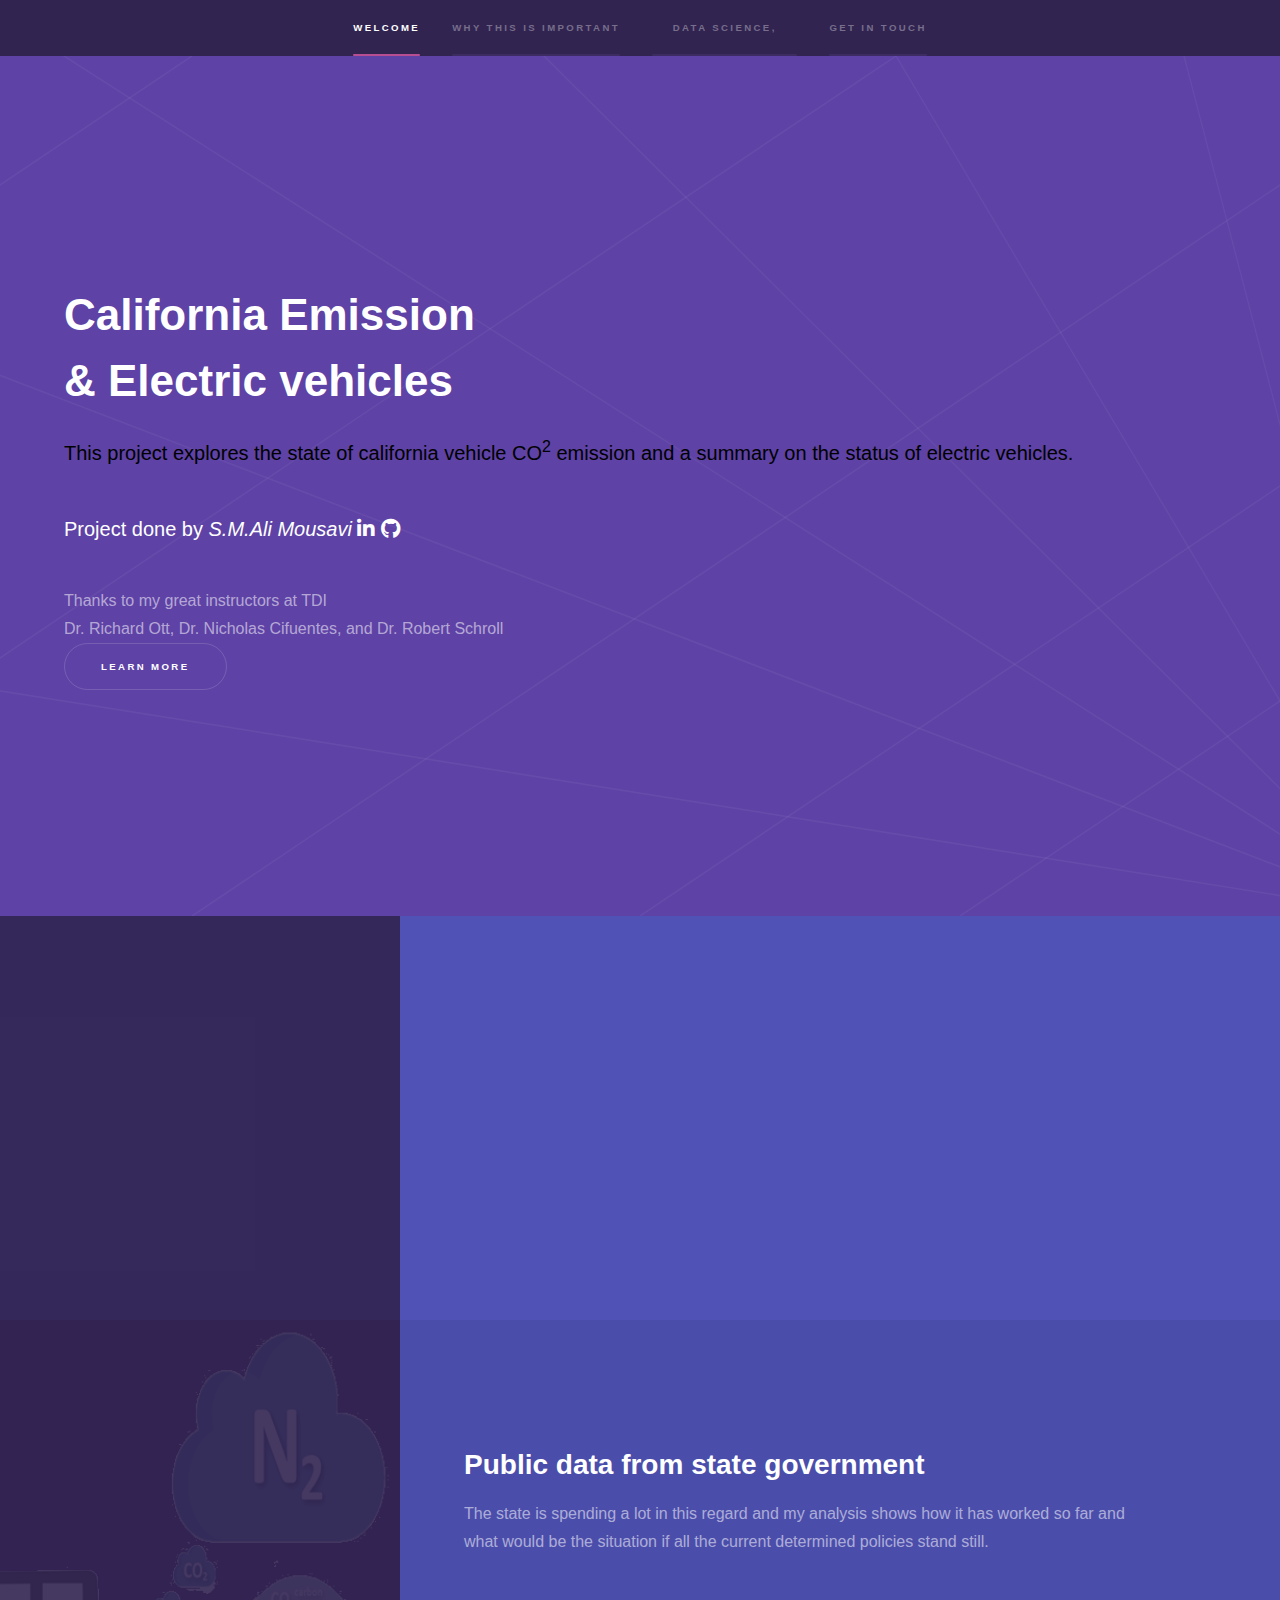
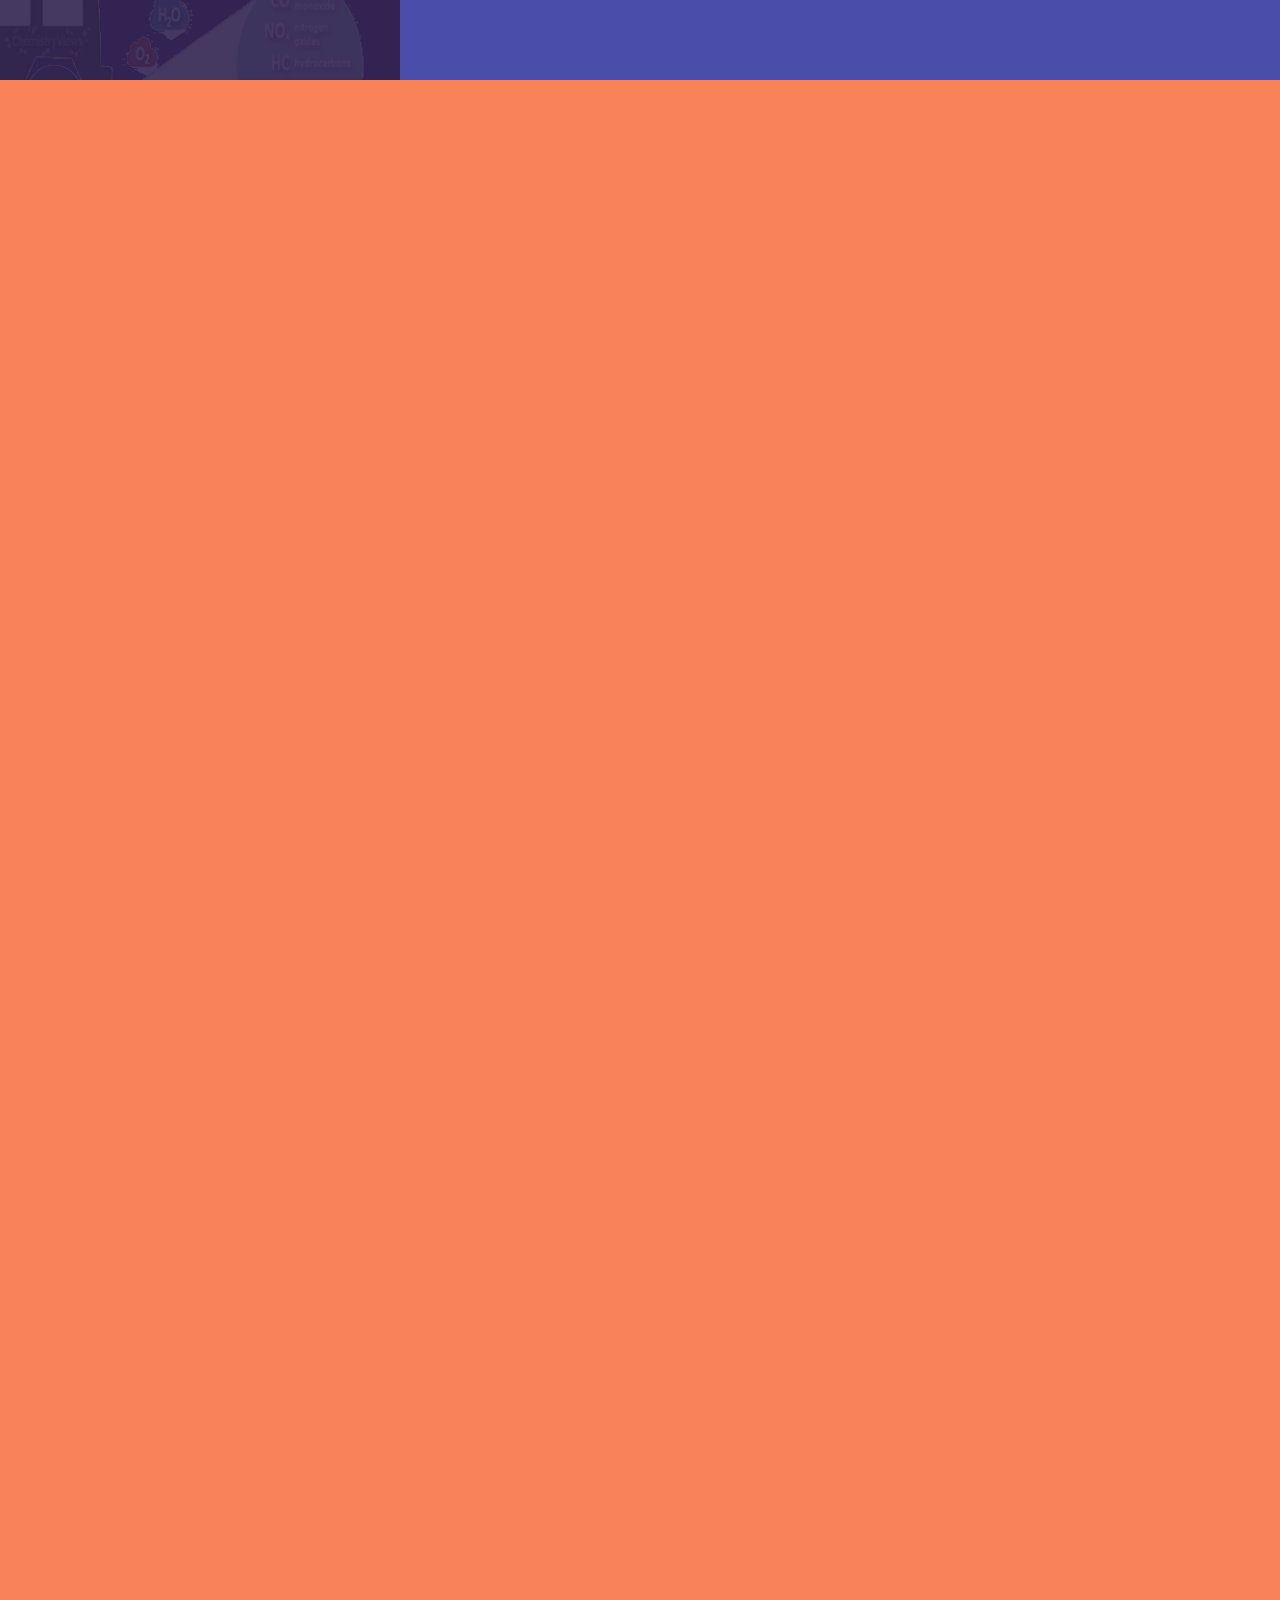
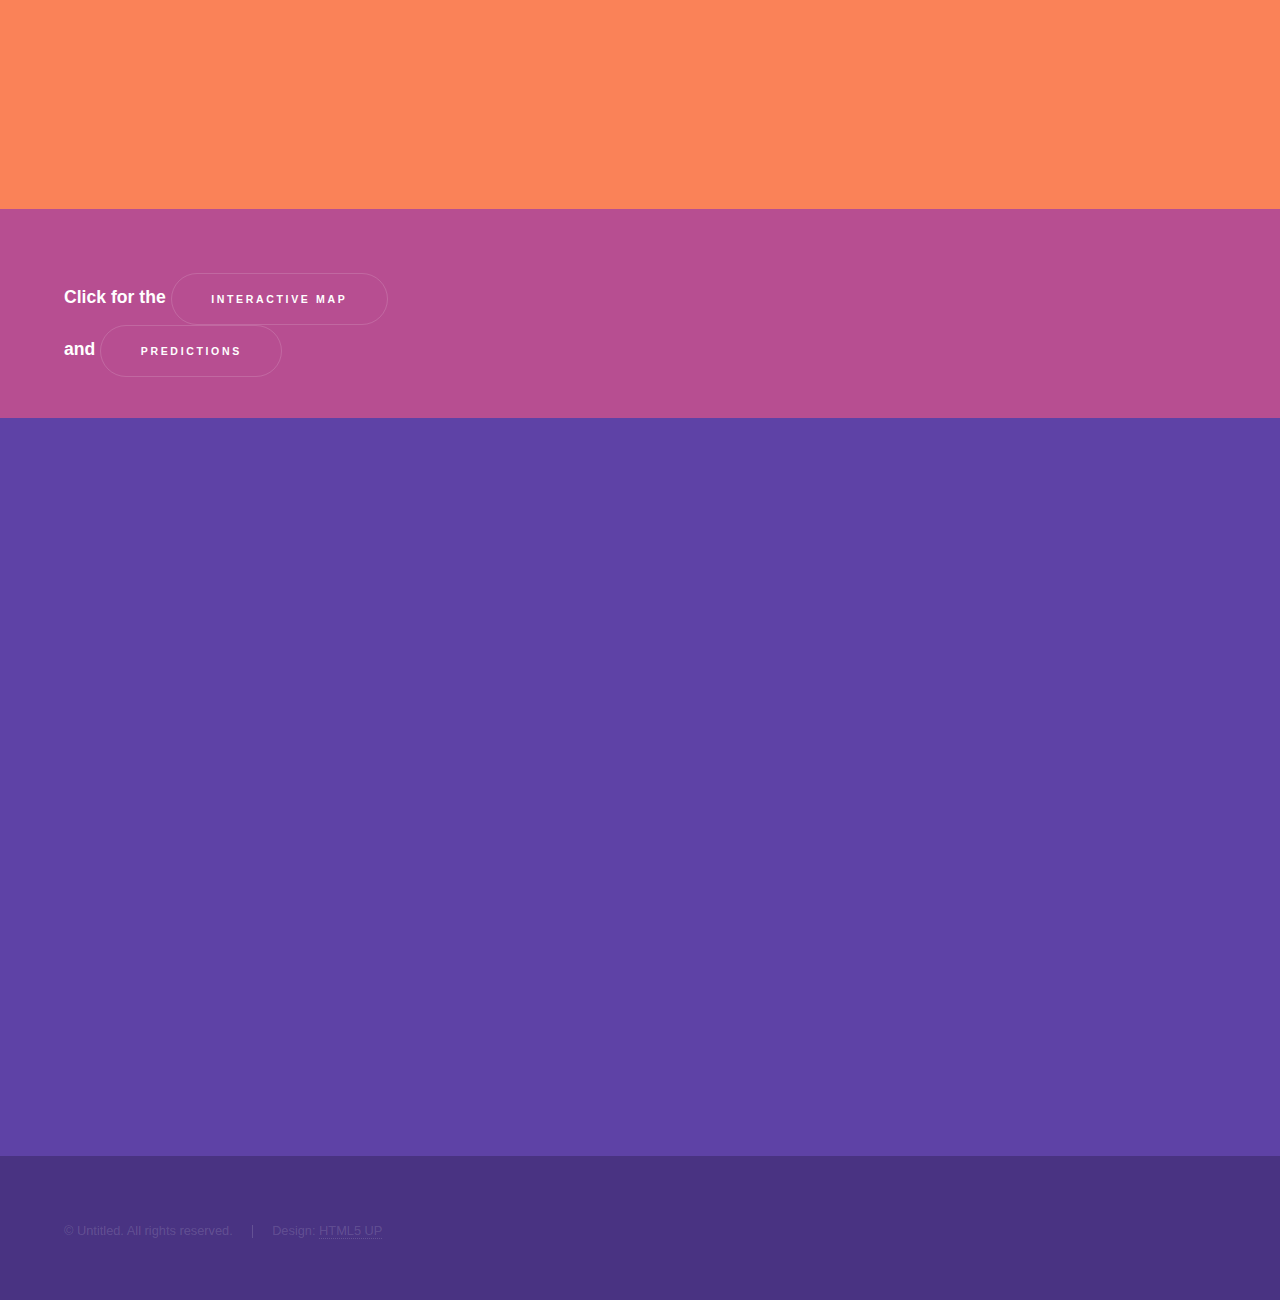
==== commit 080b2882: "index.html acknowledgment text was edited" ====
--- a/index.html
+++ b/index.html
@@ -57,7 +57,7 @@
 							<a href="#" class="icon brands fa-github"><span class="label">LinkedIn</span></a>
 							<!-- </ul> -->
 							</p>
-							Thanks to my great instructors at TDI</br> Dr. Rich Ott, Dr. nicholas cifuentes, and Dr. Robert Schroll
+							Thanks to my great instructors at TDI</br> Dr. Richard Ott, Dr. Nicholas Cifuentes, and Dr. Robert Schroll
 							
 
 							<ul class="actions">
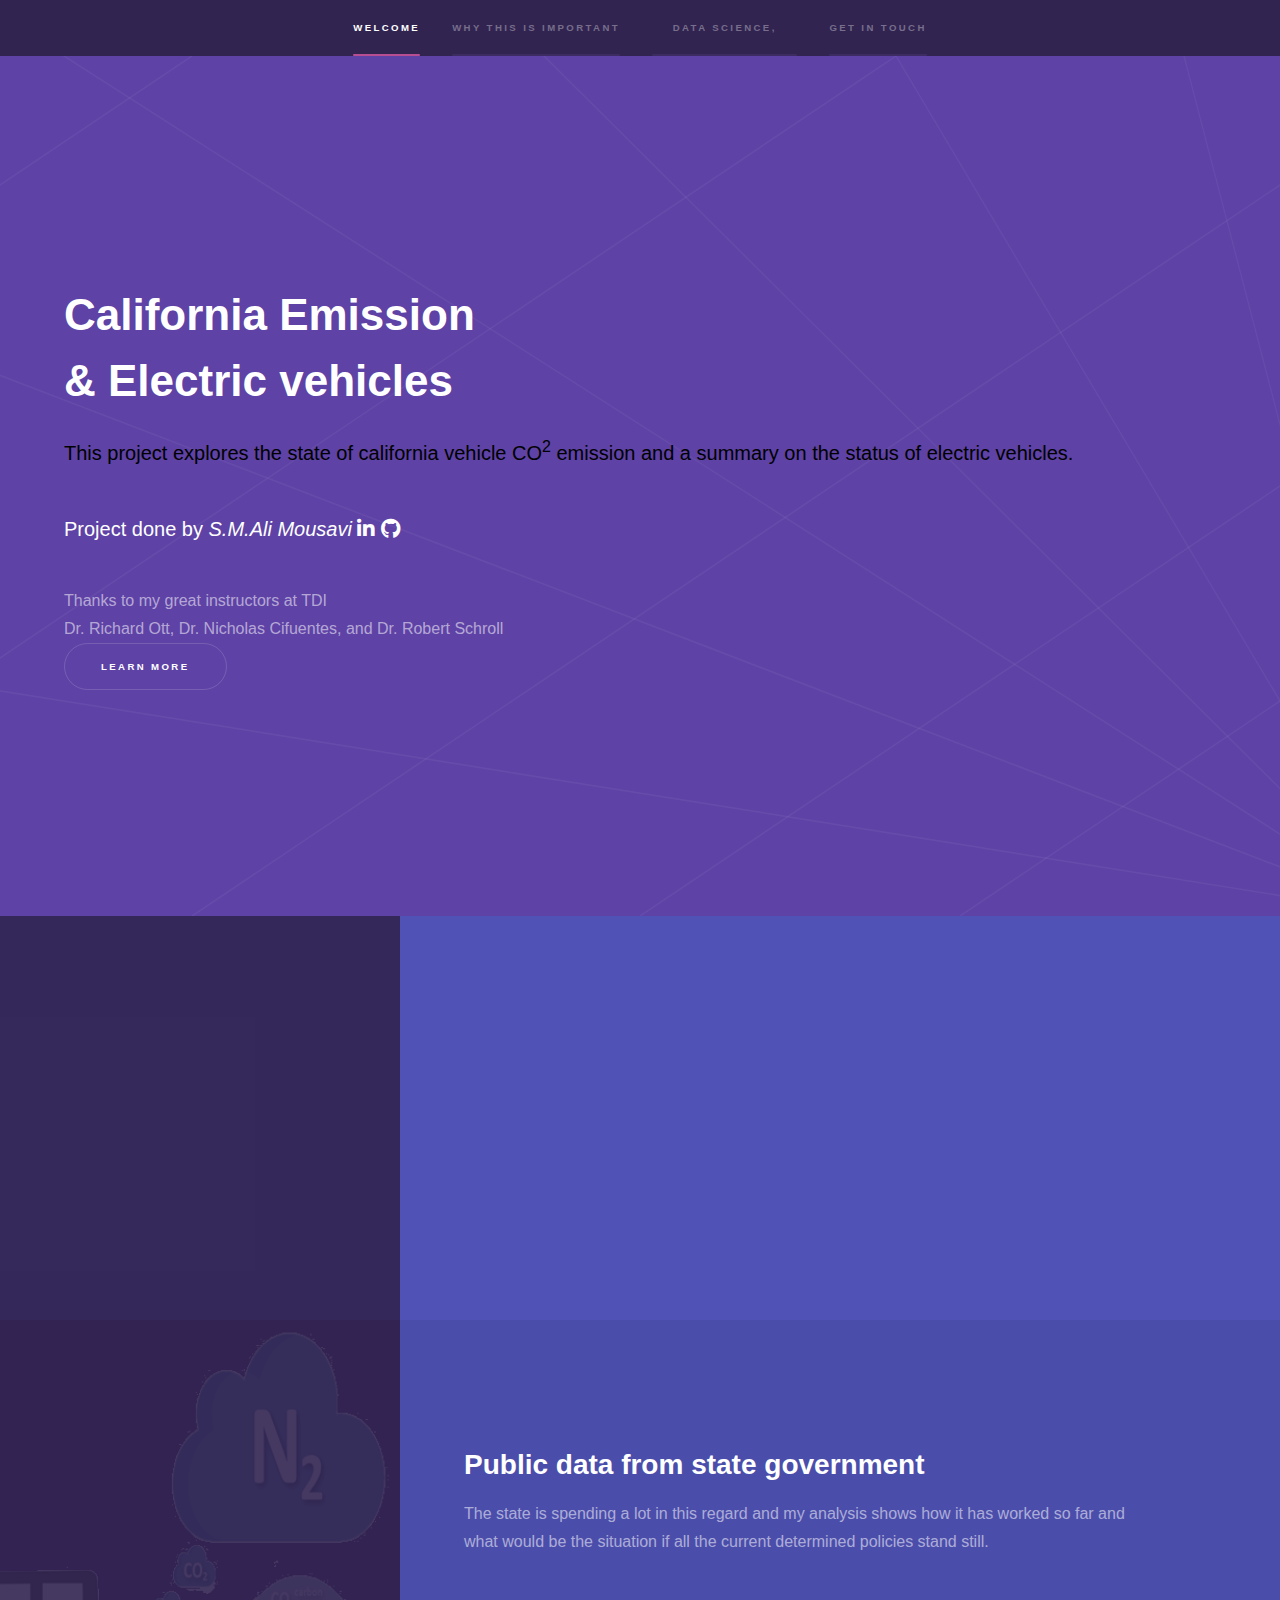
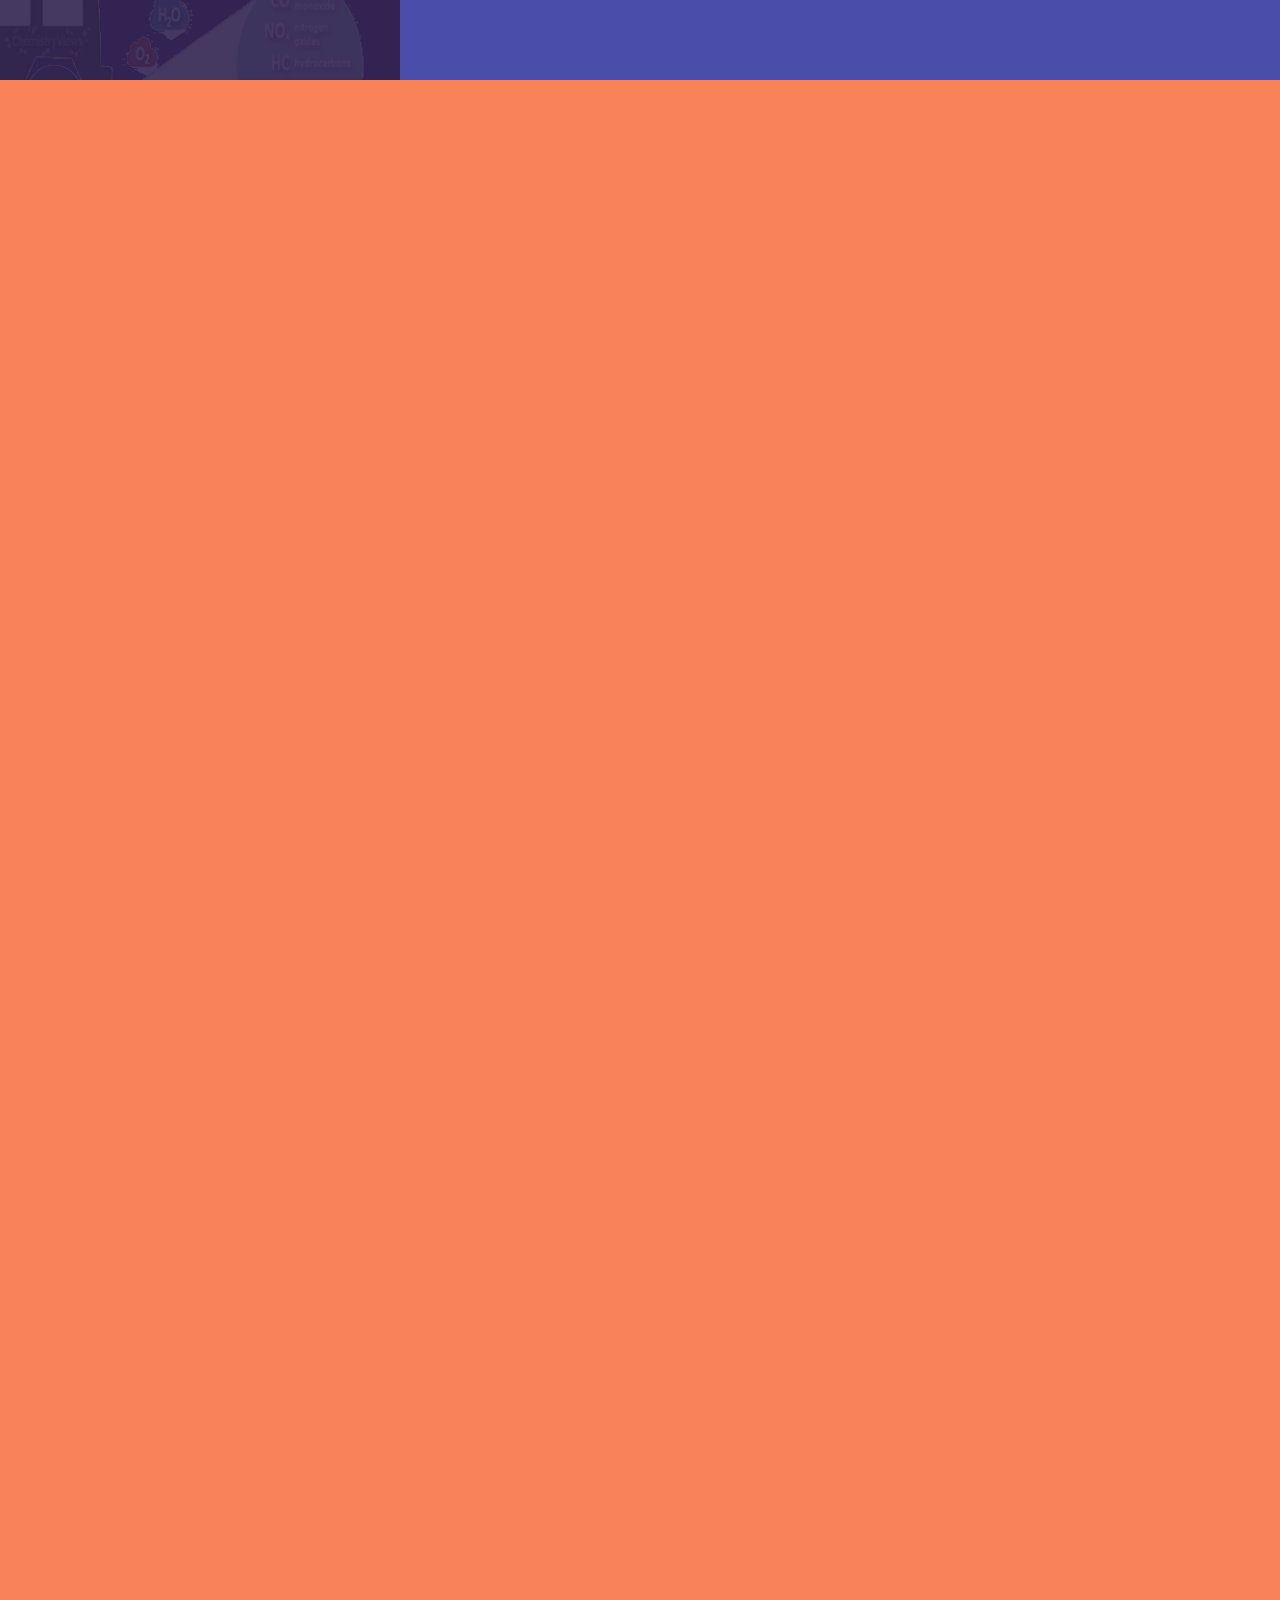
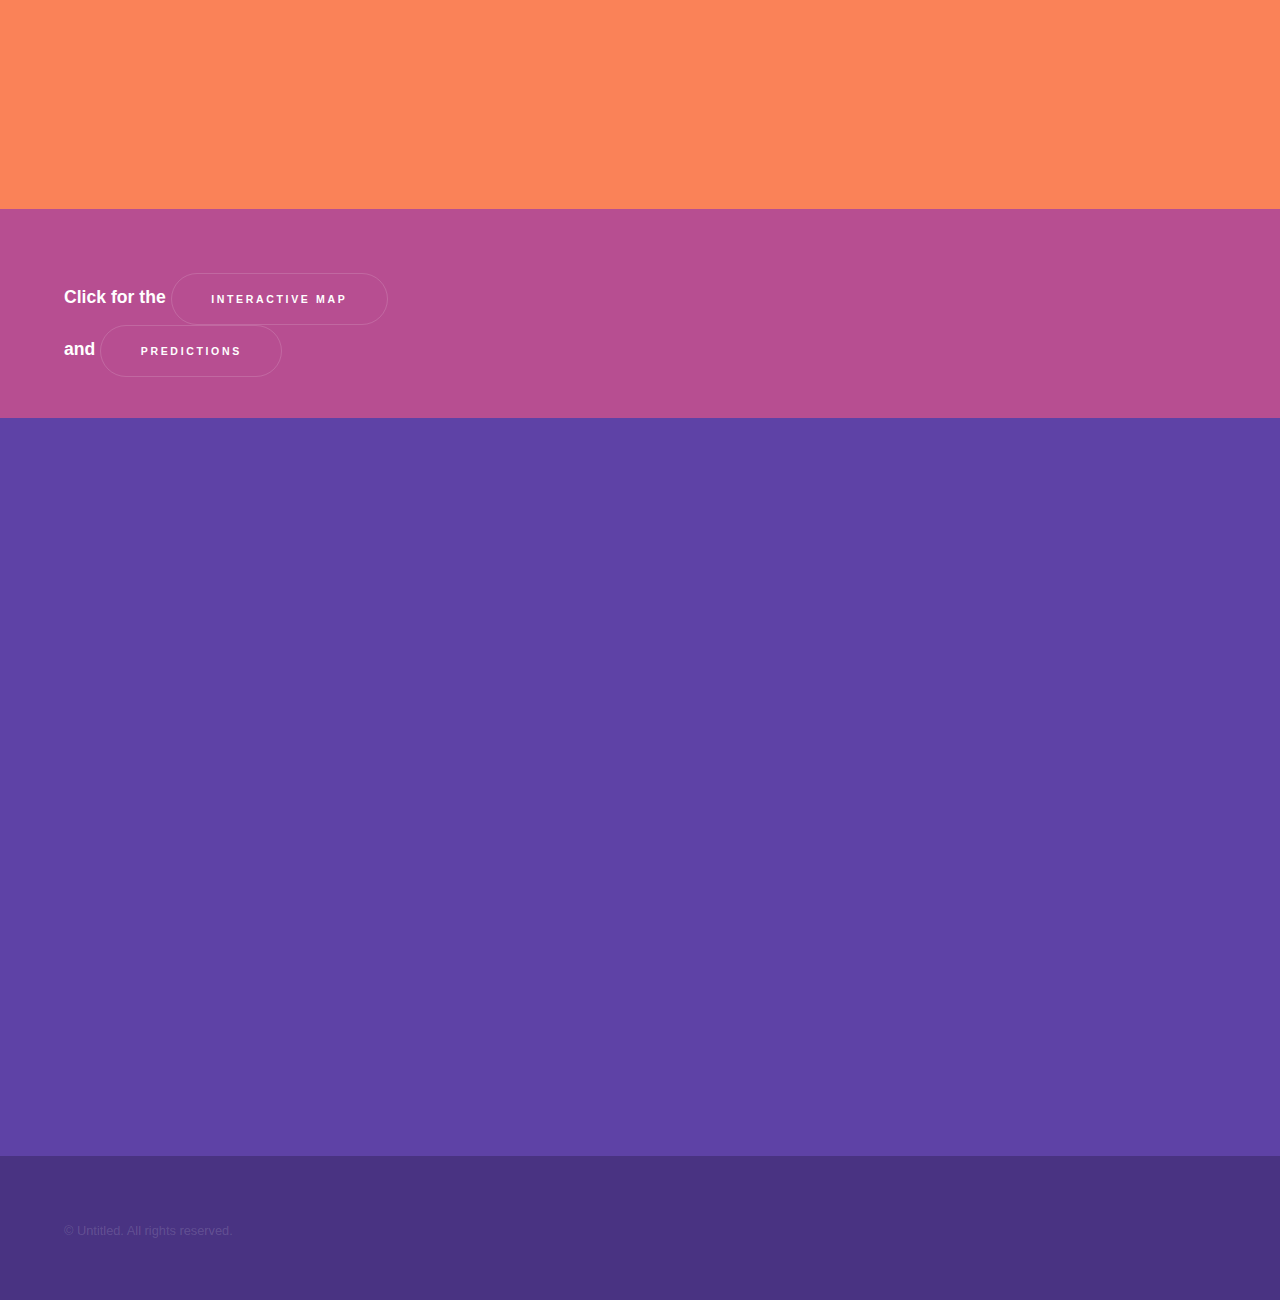
==== commit 60e3099b: "Designed by at the end edited" ====
--- a/index.html
+++ b/index.html
@@ -253,7 +253,7 @@
 			<footer id="footer" class="wrapper style1-alt">
 				<div class="inner">
 					<ul class="menu">
-						<li>&copy; Untitled. All rights reserved.</li><li>Design: <a href="http://html5up.net">HTML5 UP</a></li>
+						<li>&copy; Untitled. All rights reserved.<!-- </li><li>Design: <a href="http://html5up.net">HTML5 UP</a></li> -->
 					</ul>
 				</div>
 			</footer>
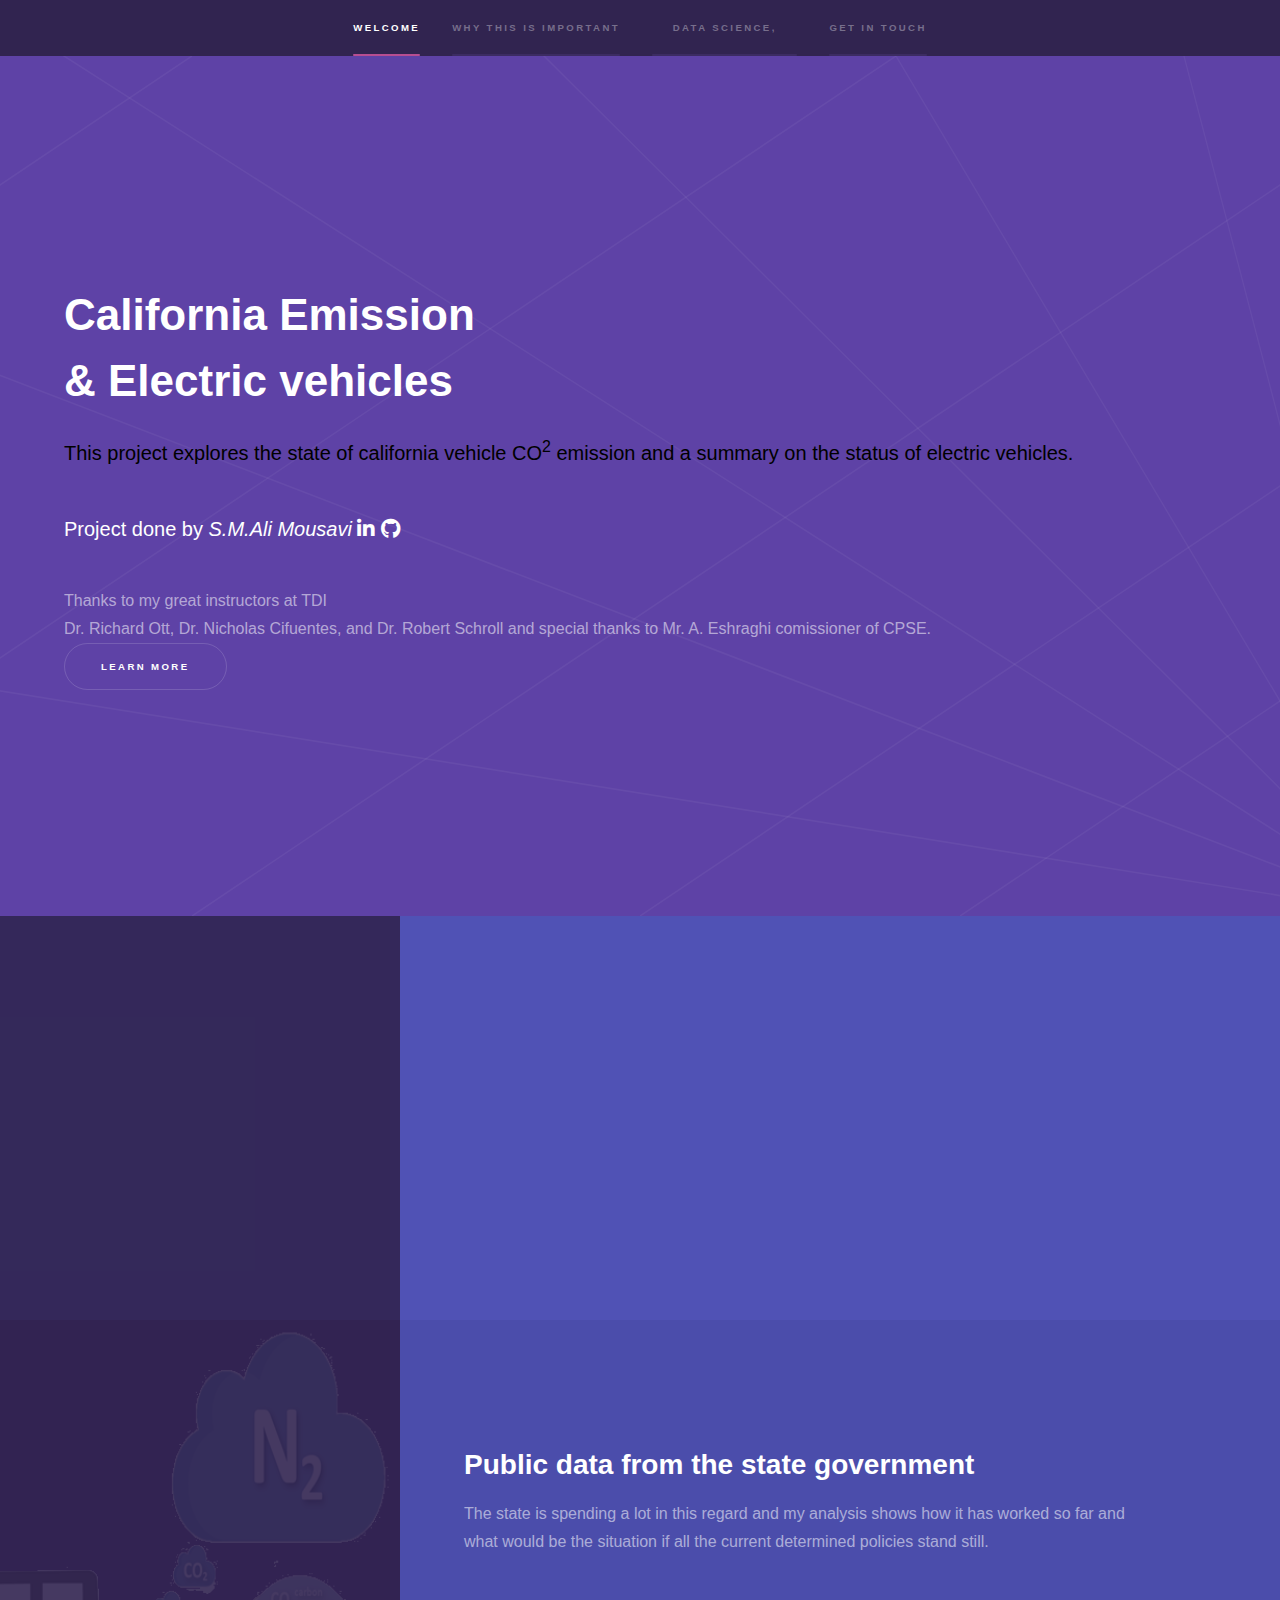
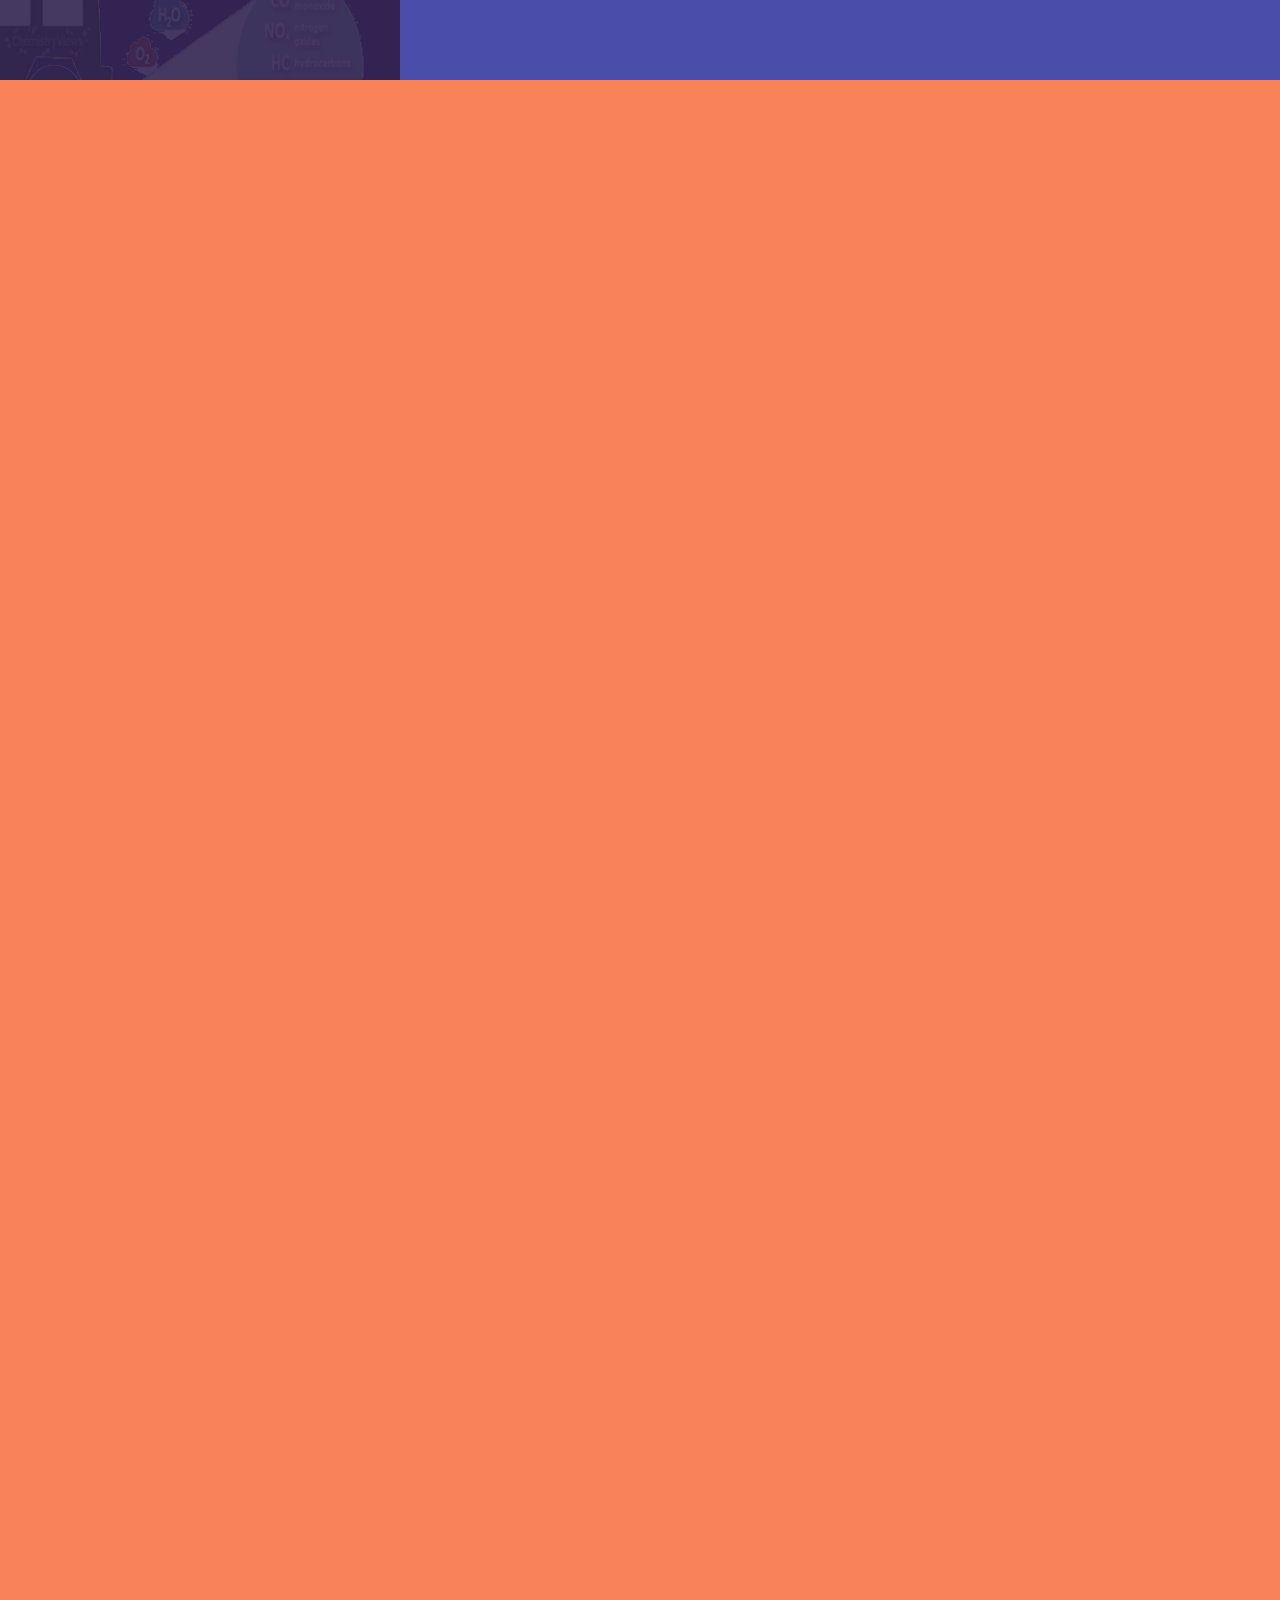
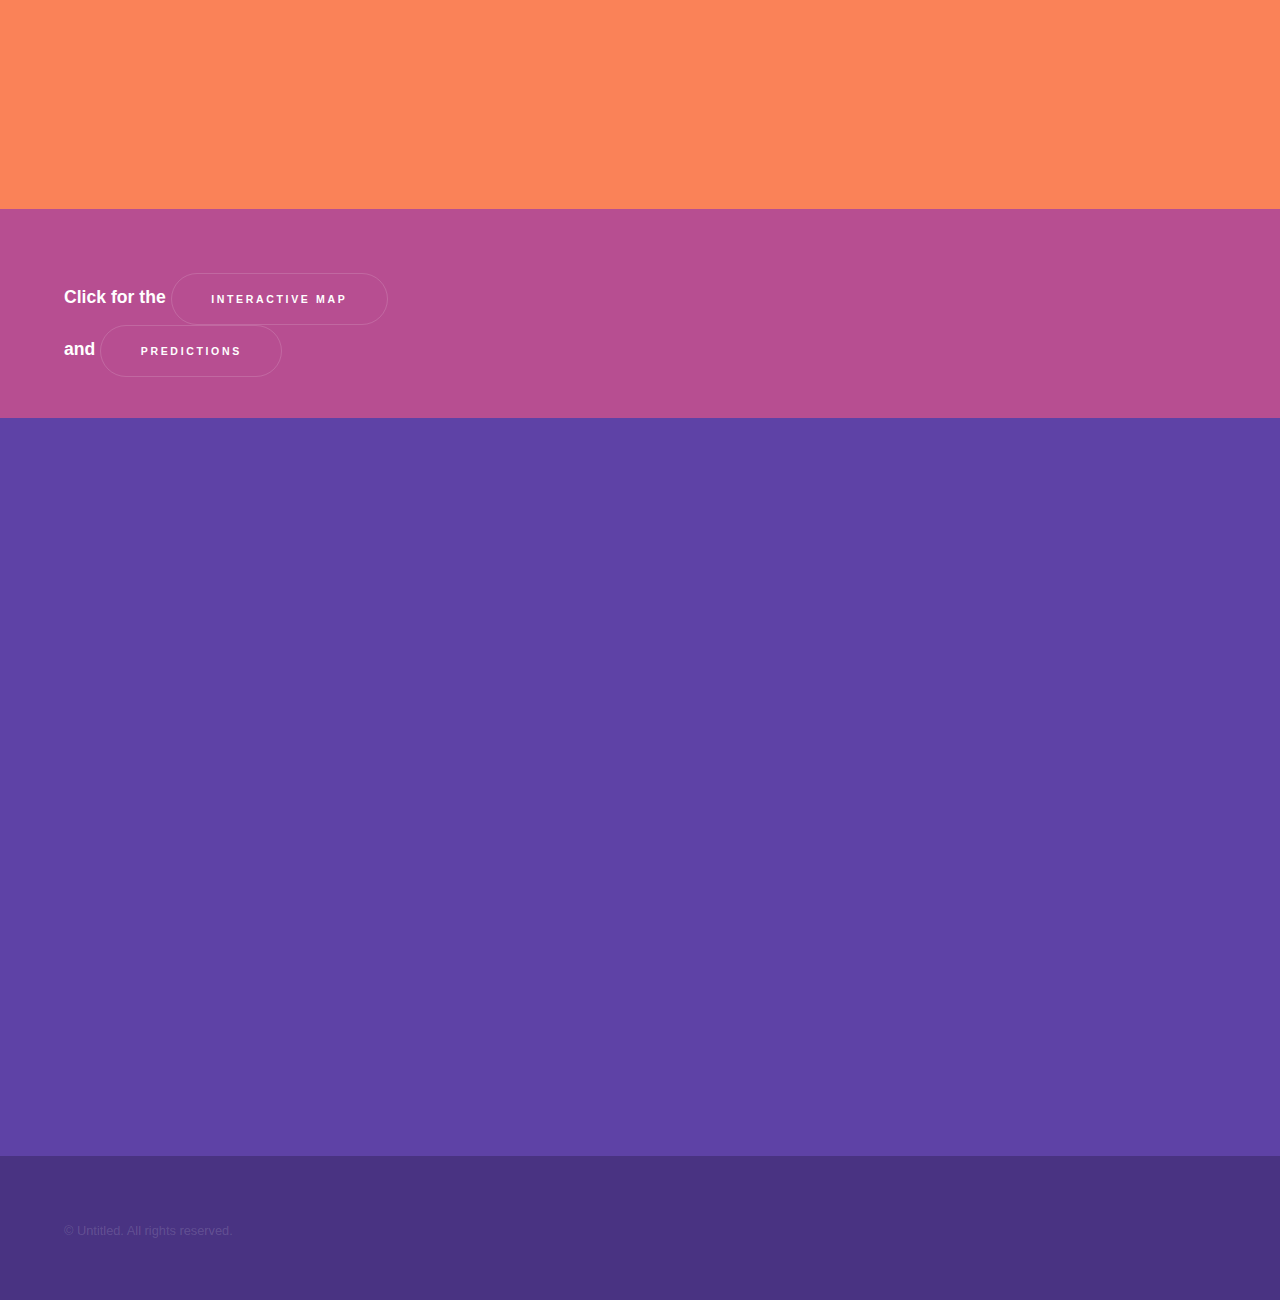
==== commit 8c067106: "html files was edited, a composer.json file added" ====
--- a/index.html
+++ b/index.html
@@ -57,7 +57,7 @@
 							<a href="#" class="icon brands fa-github"><span class="label">LinkedIn</span></a>
 							<!-- </ul> -->
 							</p>
-							Thanks to my great instructors at TDI</br> Dr. Richard Ott, Dr. Nicholas Cifuentes, and Dr. Robert Schroll
+							Thanks to my great instructors at TDI</br> Dr. Richard Ott, Dr. Nicholas Cifuentes, and Dr. Robert Schroll and special thanks to Mr. A. Eshraghi comissioner of CPSE.
 							
 
 							<ul class="actions">
@@ -92,7 +92,7 @@
 							<a href="#" class="image"><img src="images/img0.png" alt="" data-position="top center" /></a>
 							<div class="content">
 								<!-- <div class="inner"> -->
-									<h2>Public data from state government</h2>
+									<h2>Public data from the state government</h2>
 									<p>The state is spending a lot in this regard and my analysis shows how it has worked so far and what would be the situation if all the current determined policies stand still.</p>
 									<!-- <a href="#" class="image"><img src="table0.png" alt="" data-position="25% 25%" /></a> -->
 									<!-- <ul class="actions">
@@ -126,7 +126,7 @@
 									<h3>I. Collection of raw data</h3>
 									<span class="image fit"><img src="images/img01.png" alt="" /></span>
 
-									<p><li type="disc"><b>Public data from state government</b> in form of over 60 csv files where aggregated, including data of different years, different counties and vehicles stats and emission numbers.</li>>
+									<p><li type="disc"><b>Public data from the state government</b> in form of over 60 csv files have been aggregated, including data of different years, different counties ,vehicles stats ,and emission numbers.</li>>
 									Geographical data was <b>scraped from web</b></p>
 									<span class="image fit"><img src="images/img01-2.png" alt="" /></span>
 
@@ -135,7 +135,7 @@
 									<span class="icon solid major fa-link"></span>
 									<h3> II. Statistical analysis</h3>
 									<span class="image fit"><img src="images/Statistical-Analysis.jpg" alt="" /></span>
-									<p>Data were aggregated and statistical analysis where performed on the CO<sup>2</sup> emission per year and per type of vehicle</p>
+									<p>Statistical analysis were performed on the CO<sup>2</sup> emission per year and per type of vehicle using the aggregated Data</p>
 									<span class="image fit"><img src="images/Statistical-Analysis2.jpg" alt="" /></span>
 									<ul class="actions">
 									<li><a href="analysis.html" class="button">Learn more</a></li>
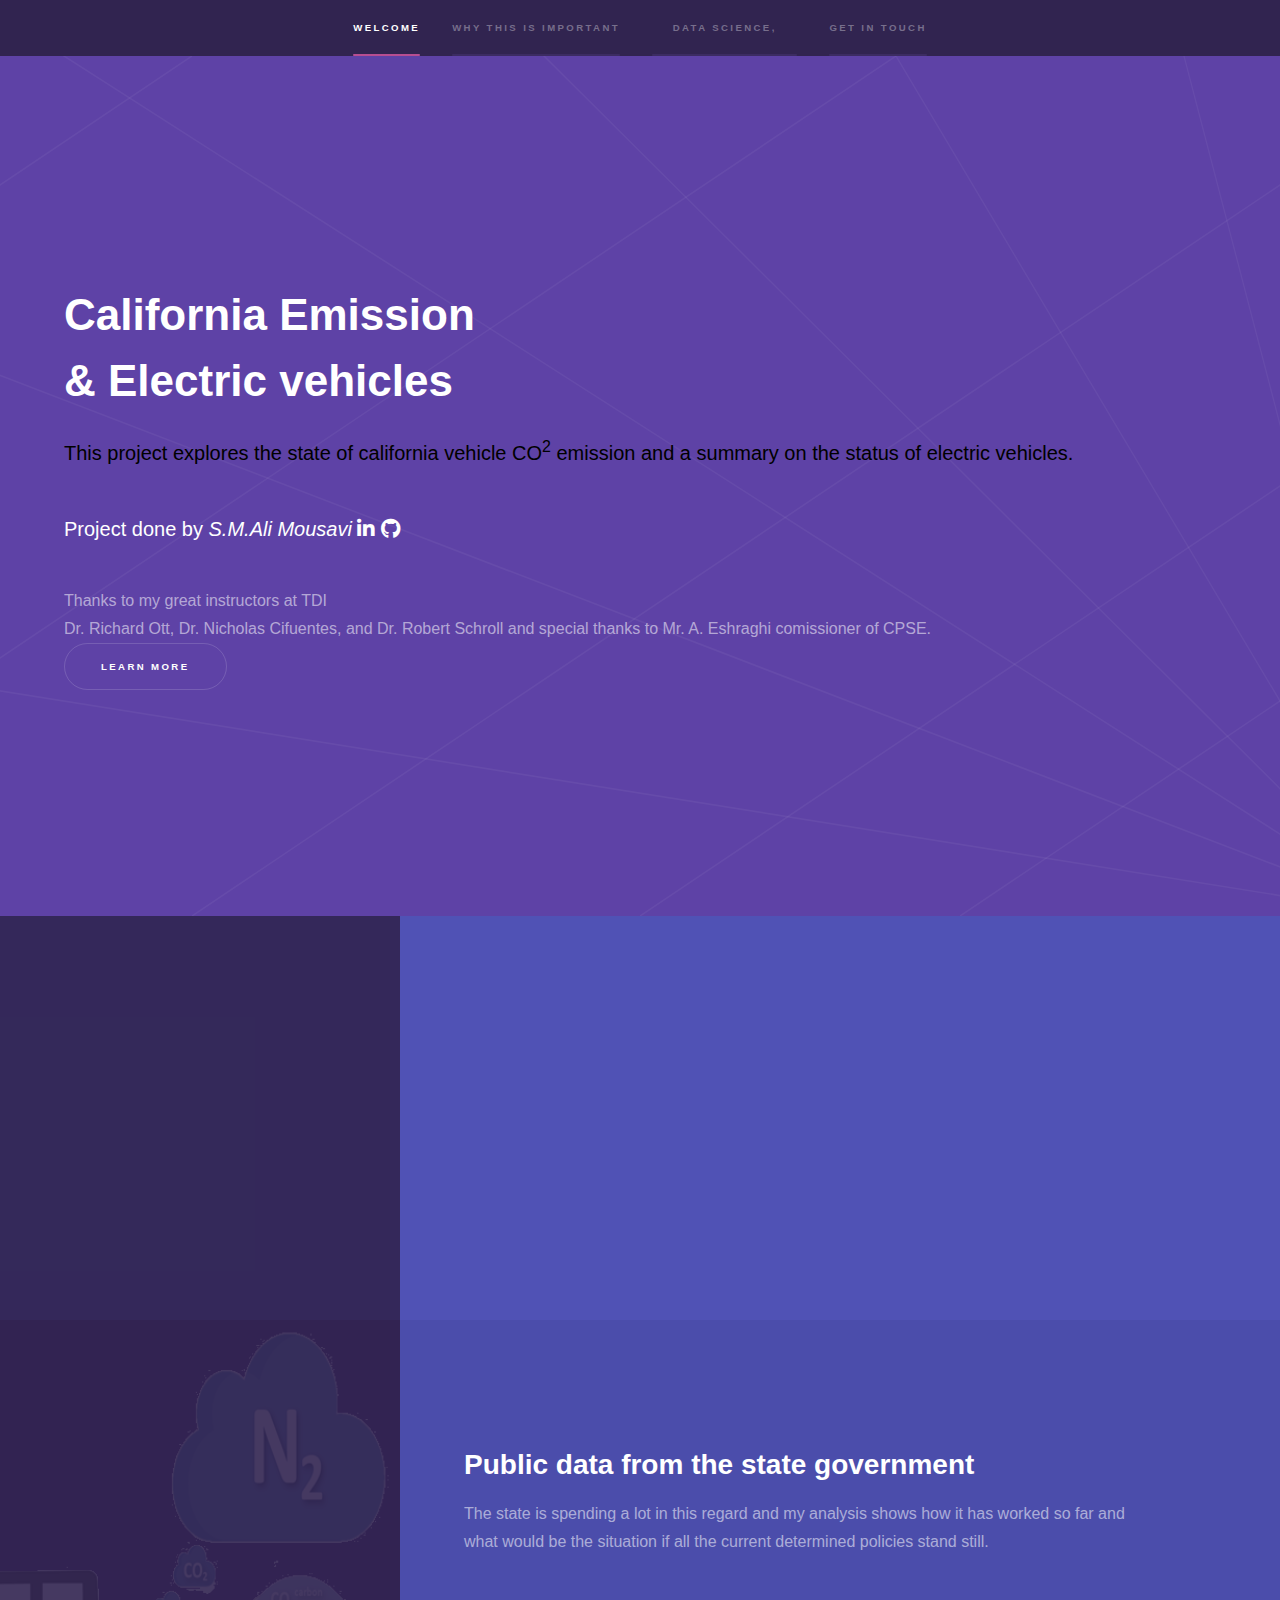
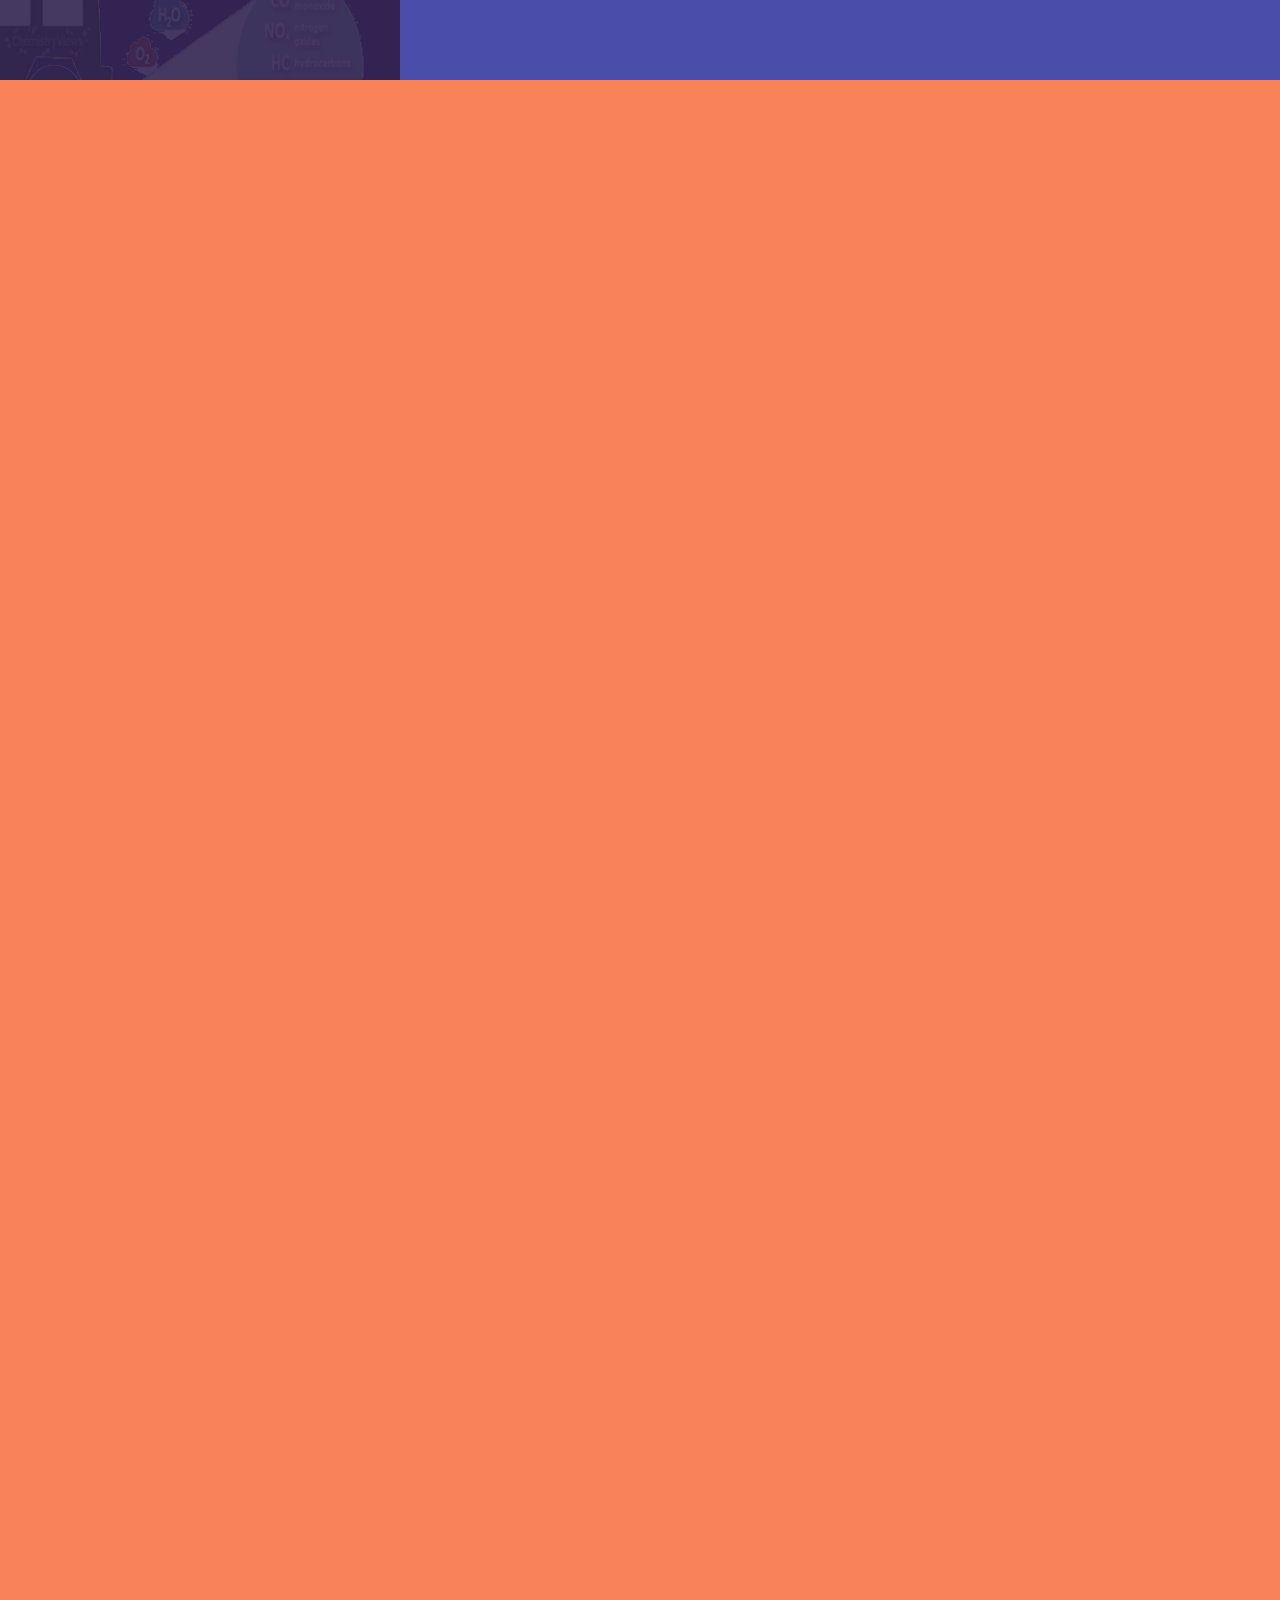
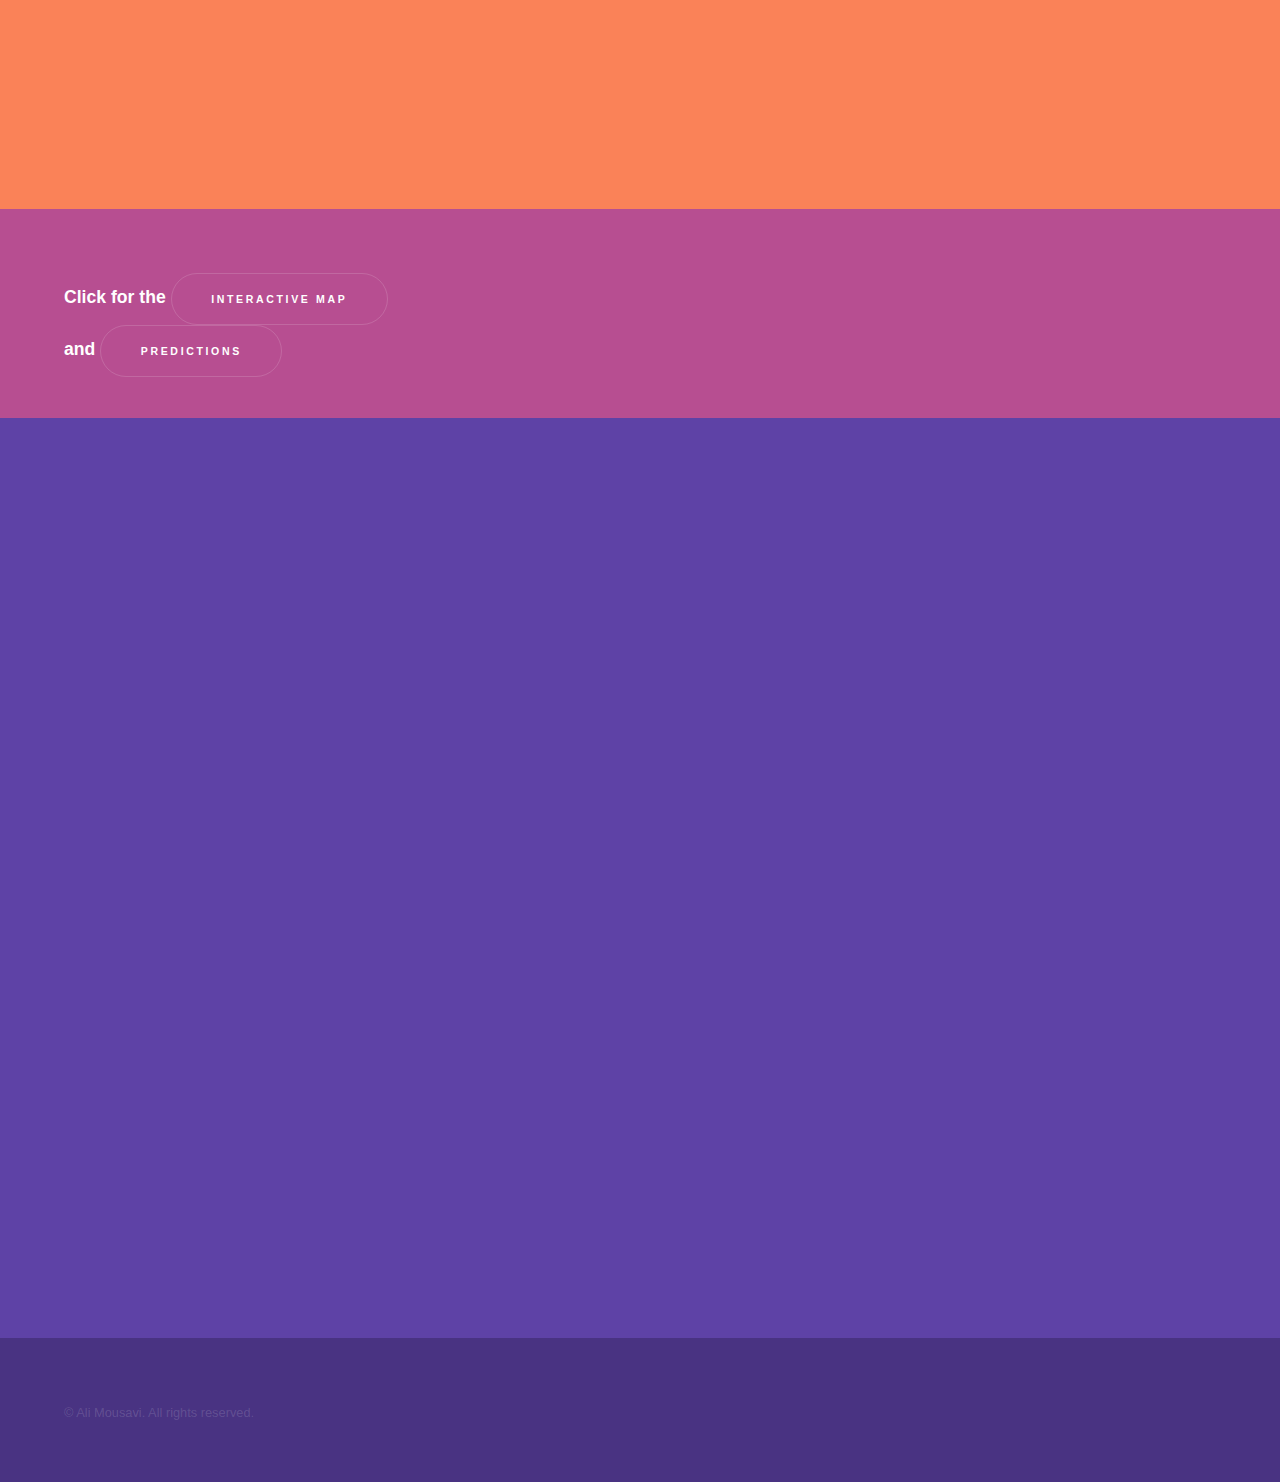
==== commit 64d24d12: "Untitled in Allright Reserved at the footer changed to Ali Mousavi, Social media reduced to Facebook" ====
--- a/index.html
+++ b/index.html
@@ -214,6 +214,7 @@
 								</section>
 								<section>
 									<ul class="contact">
+										<span class="image"><img src="images/Personally.jpg" alt="" /></span>
 										<li>
 											<h3>Address</h3>
 											<span>Virginia Tech<br />
@@ -234,11 +235,11 @@
 										<li>
 											<h3>Social</h3>
 											<ul class="icons">
-												<li><a href="#" class="icon brands fa-twitter"><span class="label">Twitter</span></a></li>
-												<li><a href="#" class="icon brands fa-facebook-f"><span class="label">Facebook</span></a></li>
-												<li><a href="#" class="icon brands fa-github"><span class="label">GitHub</span></a></li>
-												<li><a href="#" class="icon brands fa-instagram"><span class="label">Instagram</span></a></li>
-												<li><a href="#" class="icon brands fa-linkedin-in"><span class="label">LinkedIn</span></a></li>
+												<!-- <li><a href="#" class="icon brands fa-twitter"><span class="label">Twitter</span></a></li> -->
+												<li><a href="https://www.facebook.com/moosavi.sma" class="icon brands fa-facebook-f"><span class="label">Facebook</span></a></li>
+												<li><a href="https://github.com/alialoha/California_EV-emission_Analysis" class="icon brands fa-github"><span class="label">GitHub</span></a></li>
+												<!-- <li><a href="#" class="icon brands fa-instagram"><span class="label">Instagram</span></a></li> -->
+												<li><a href="https://www.linkedin.com/in/ali-mousavi-61509159/" class="icon brands fa-linkedin-in"><span class="label">LinkedIn</span></a></li>
 											</ul>
 										</li>
 									</ul>
@@ -253,7 +254,7 @@
 			<footer id="footer" class="wrapper style1-alt">
 				<div class="inner">
 					<ul class="menu">
-						<li>&copy; Untitled. All rights reserved.<!-- </li><li>Design: <a href="http://html5up.net">HTML5 UP</a></li> -->
+						<li>&copy; Ali Mousavi. All rights reserved.<!-- </li><li>Design: <a href="http://html5up.net">HTML5 UP</a></li> -->
 					</ul>
 				</div>
 			</footer>
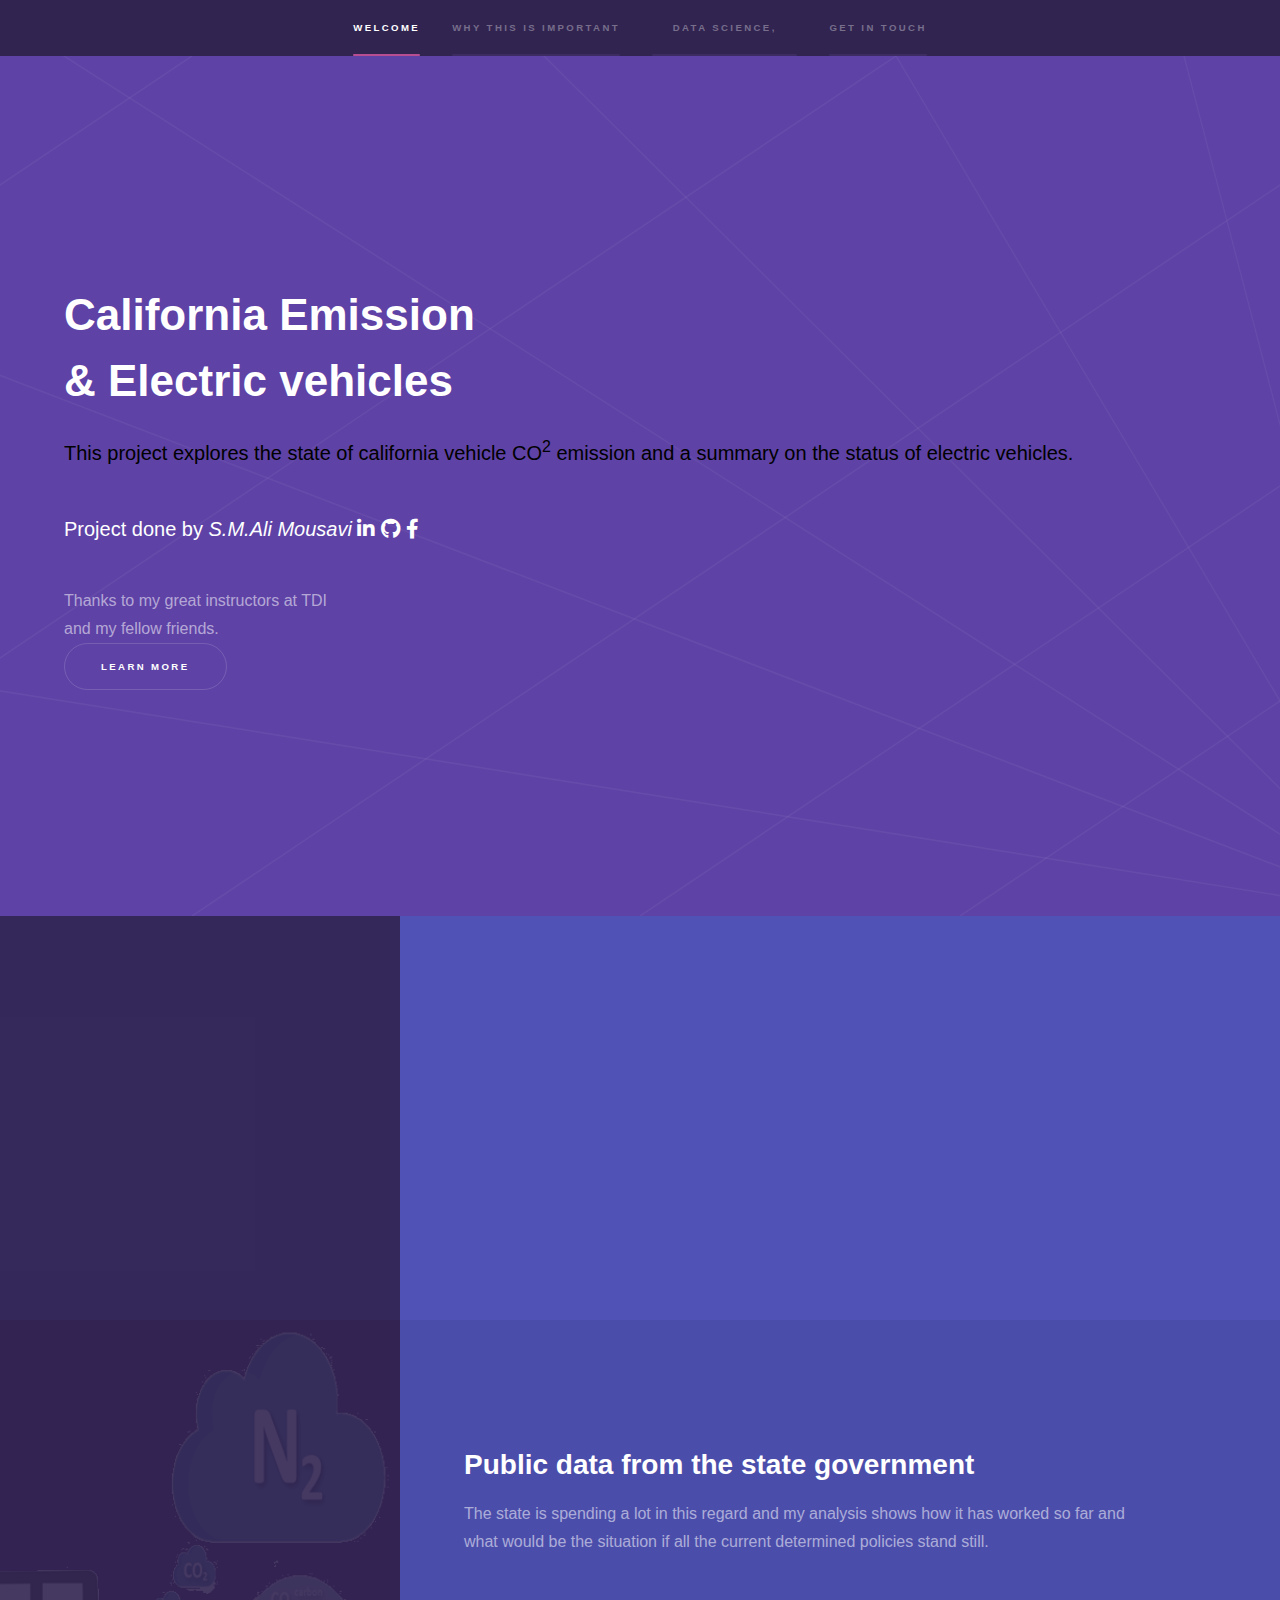
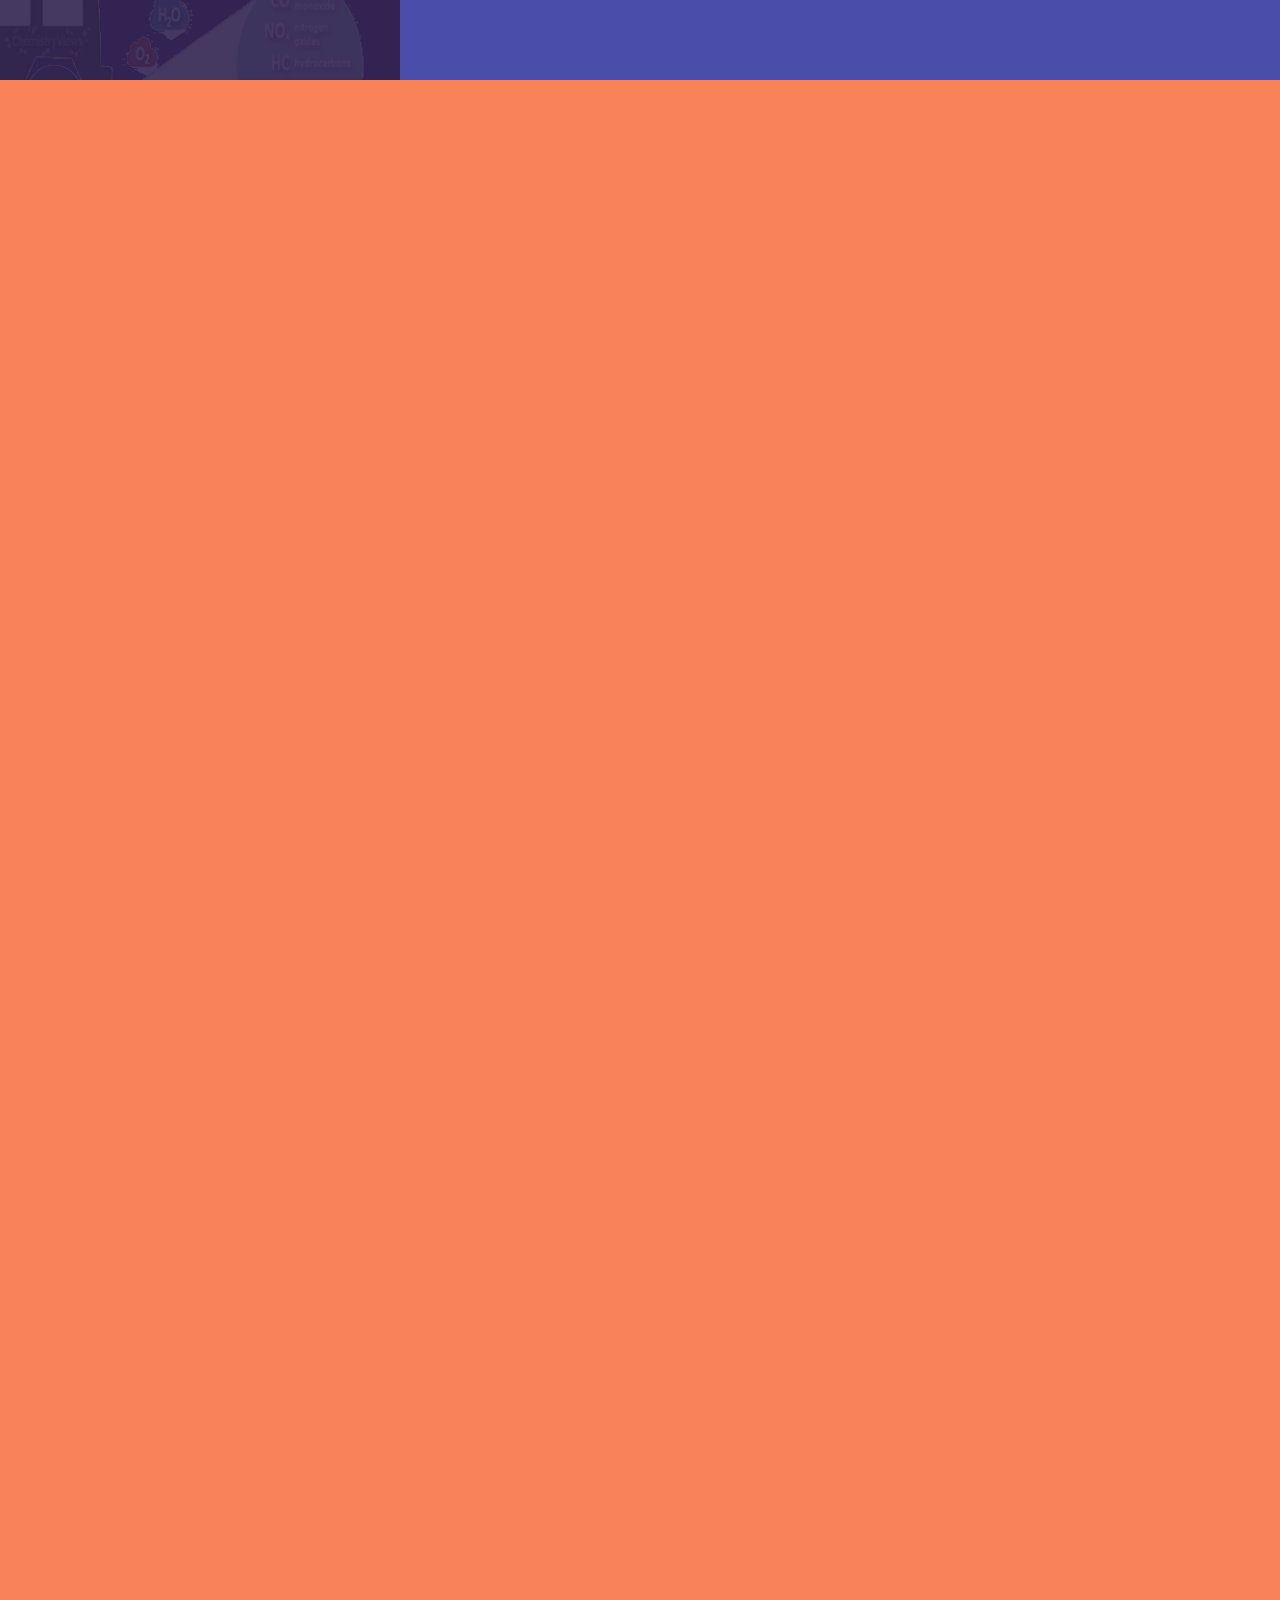
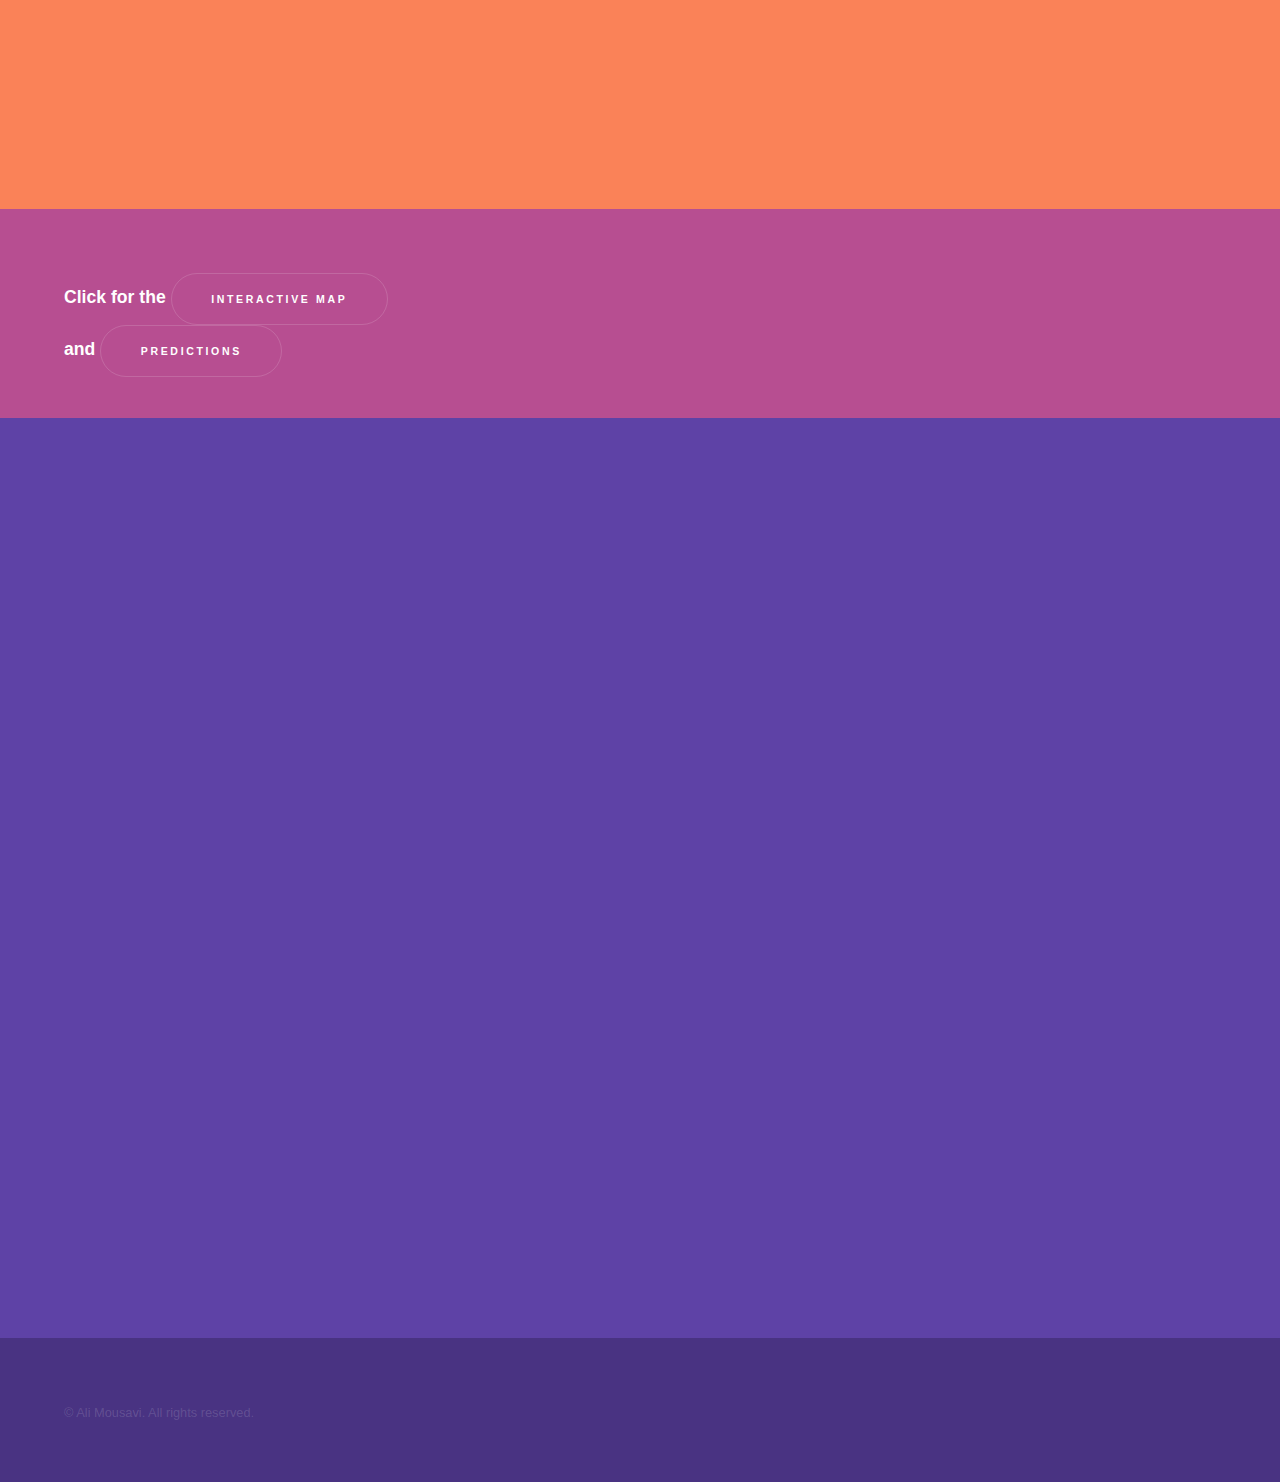
==== commit 8c2b14c8: "thank you section edited and the social link at top of the index.html" ====
--- a/index.html
+++ b/index.html
@@ -50,14 +50,15 @@
 							<!-- <p> -->
 							<!-- <ul class="icons"> -->
 							<!-- LINKEDIN -->
-							<a href="https://www.linkedin.com/in/ali-mousavi-61509159/"></a>
-							<a href="#" class="icon brands fa-linkedin-in"><span class="label">LinkedIn</span></a>
+							<a href="https://www.linkedin.com/in/ali-mousavi-61509159/" class="icon brands fa-linkedin-in"><span class="label">LinkedIn</span></a>
 							<!-- GITHUB -->
-							<a href="https://github.com/alialoha/California_EV-emission_Analysis"></a>
-							<a href="#" class="icon brands fa-github"><span class="label">LinkedIn</span></a>
+							<a href="https://github.com/alialoha/California_EV-emission_Analysis" class="icon brands fa-github"><span class="label">LinkedIn</span></a>
+							<!-- FACEBOOK -->
+							<a href="https://www.facebook.com/moosavi.sma" class="icon brands fa-facebook-f"><span class="label">Facebook</span></a>
 							<!-- </ul> -->
 							</p>
-							Thanks to my great instructors at TDI</br> Dr. Richard Ott, Dr. Nicholas Cifuentes, and Dr. Robert Schroll and special thanks to Mr. A. Eshraghi comissioner of CPSE.
+							Thanks to my great instructors at TDI</br> and my fellow friends.
+							<!-- and  Dr. Richard Ott, Dr. Nicholas Cifuentes, and Dr. Robert Schroll and special thanks to Mr. A. Eshraghi Senior policy analyst at state of california CPUC.-->
 							
 
 							<ul class="actions">
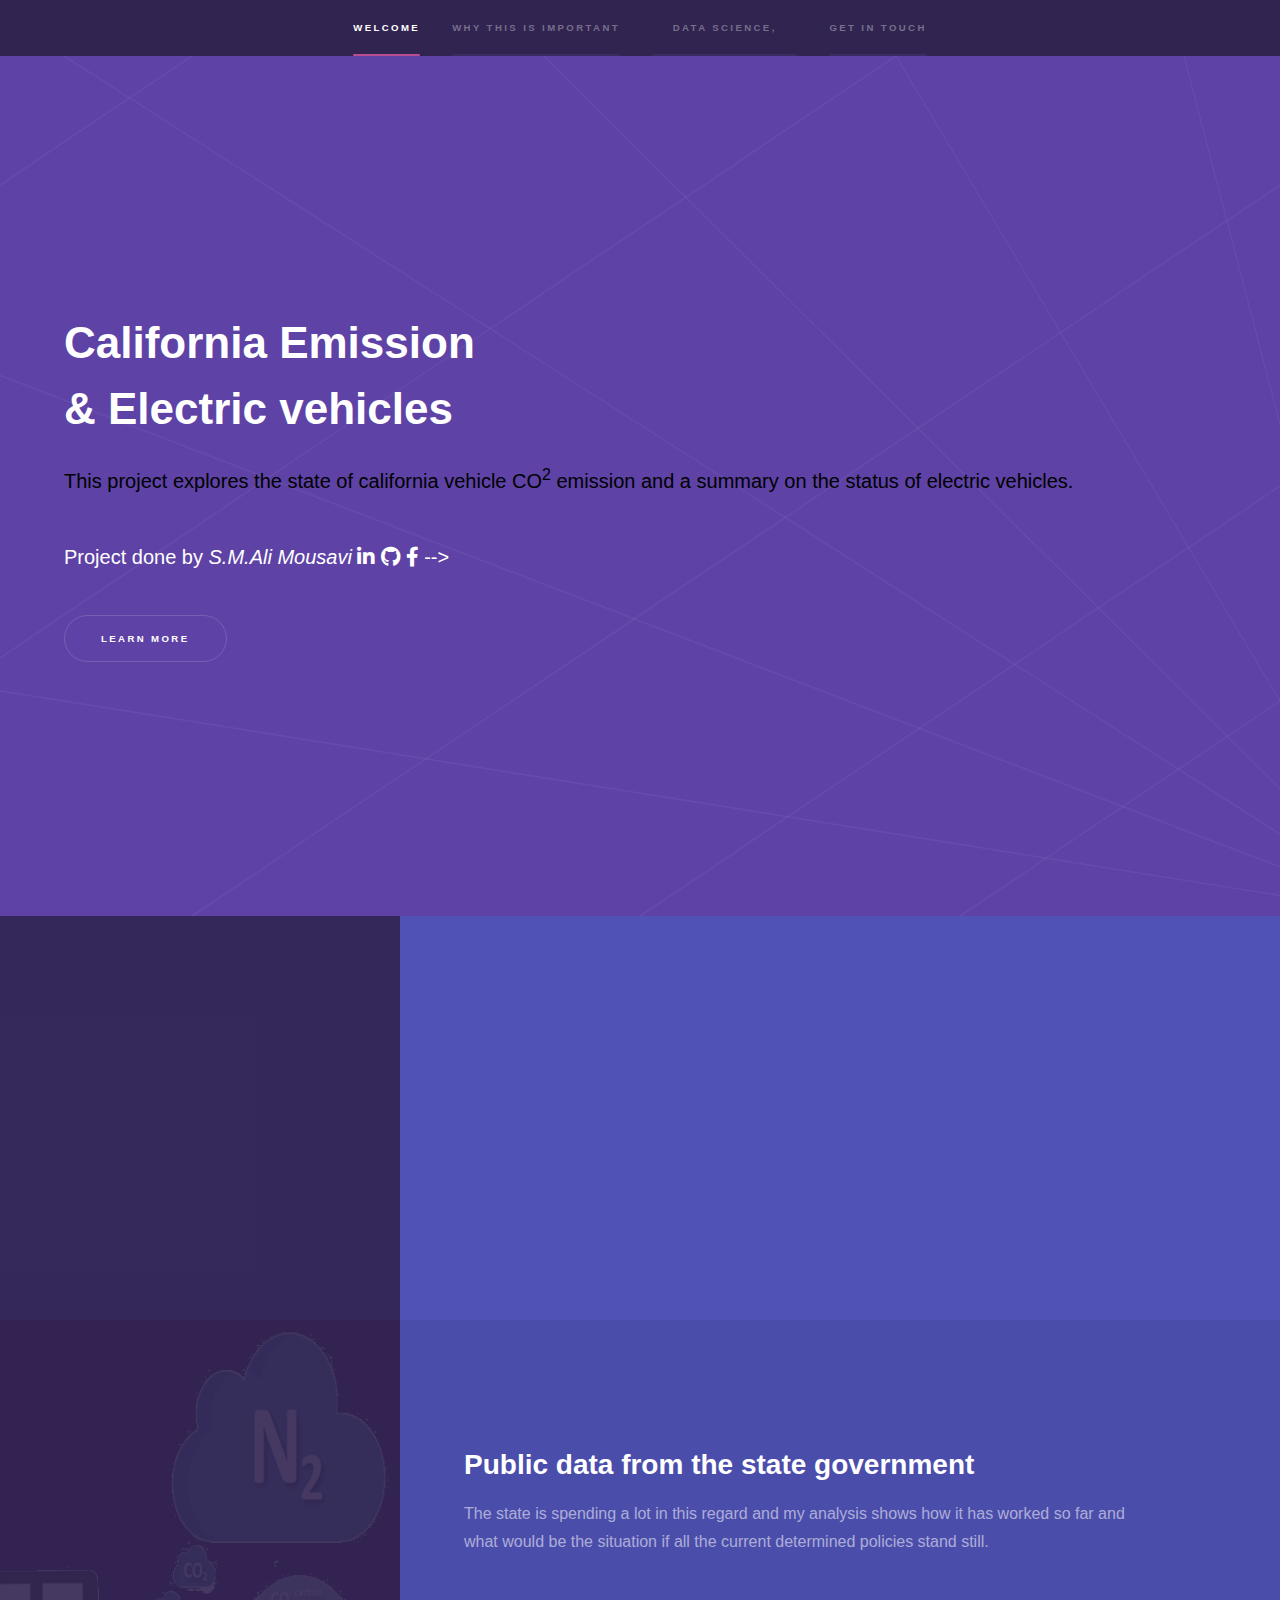
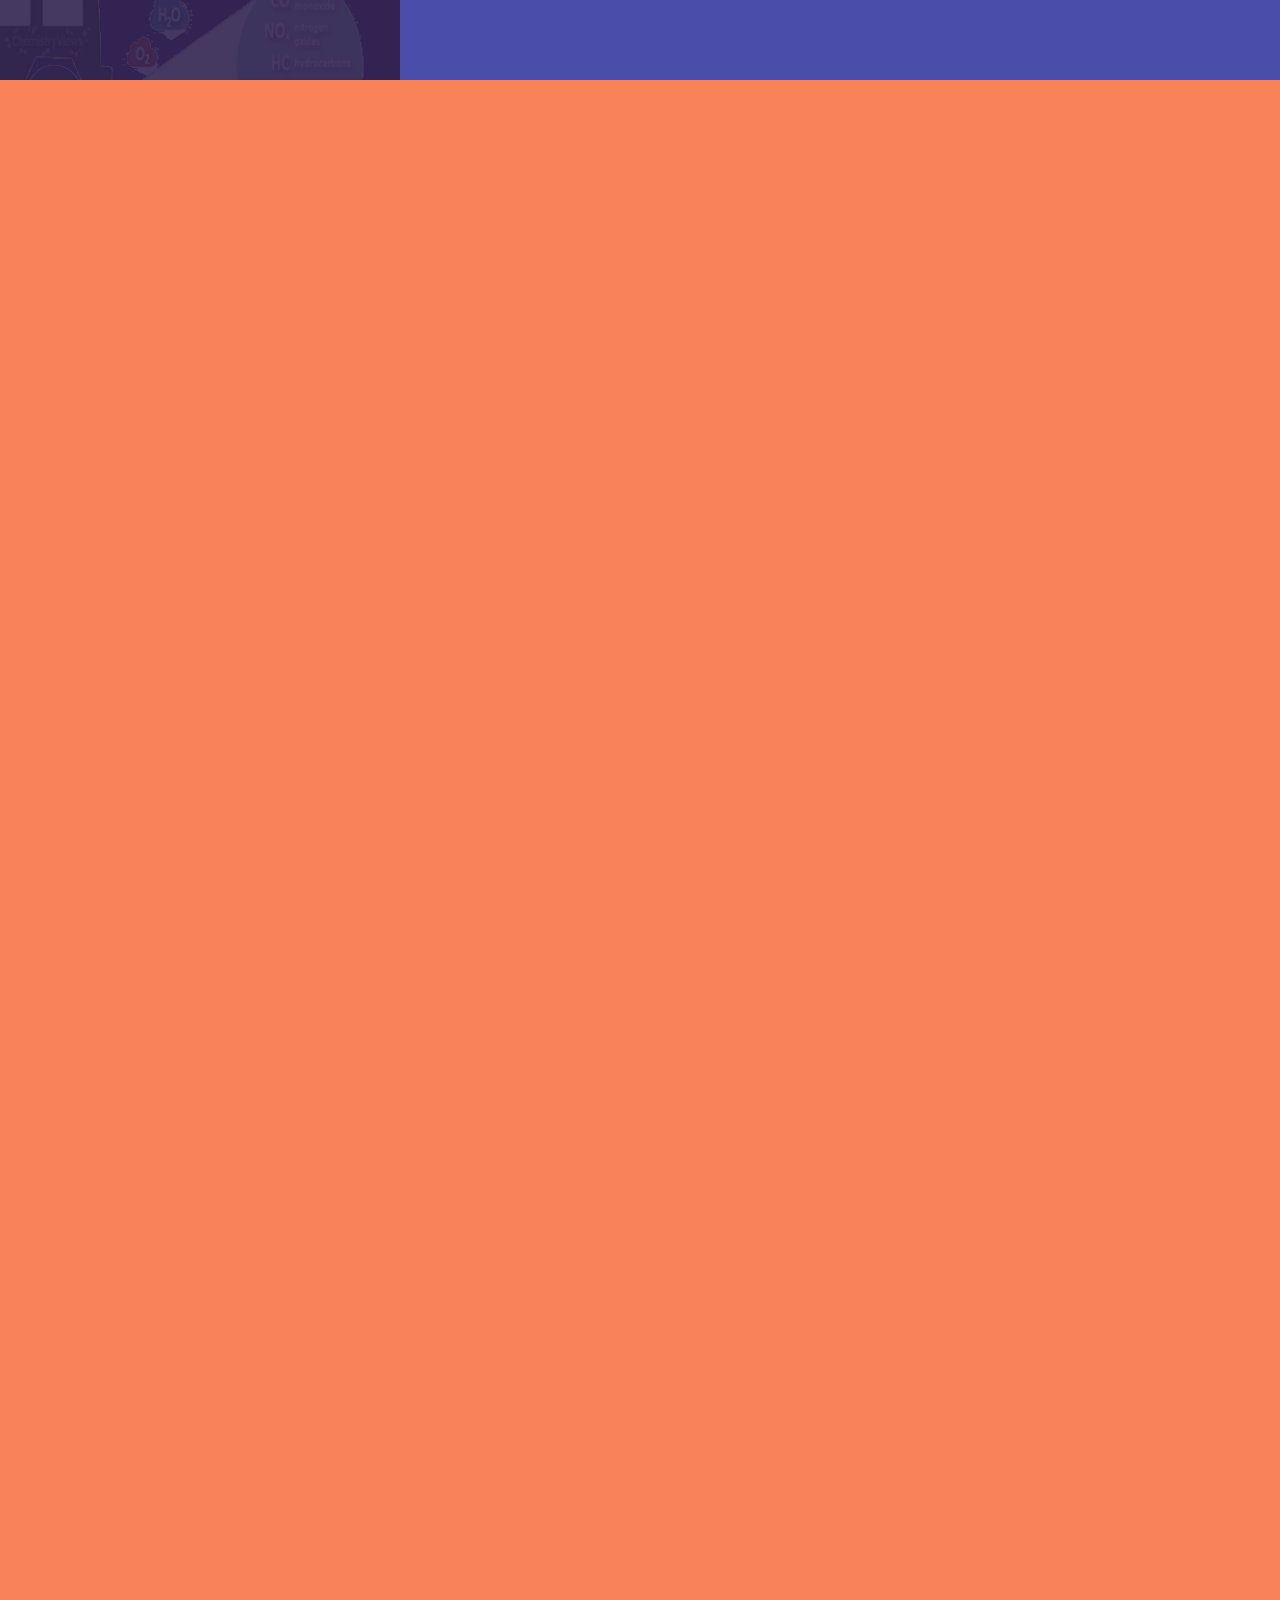
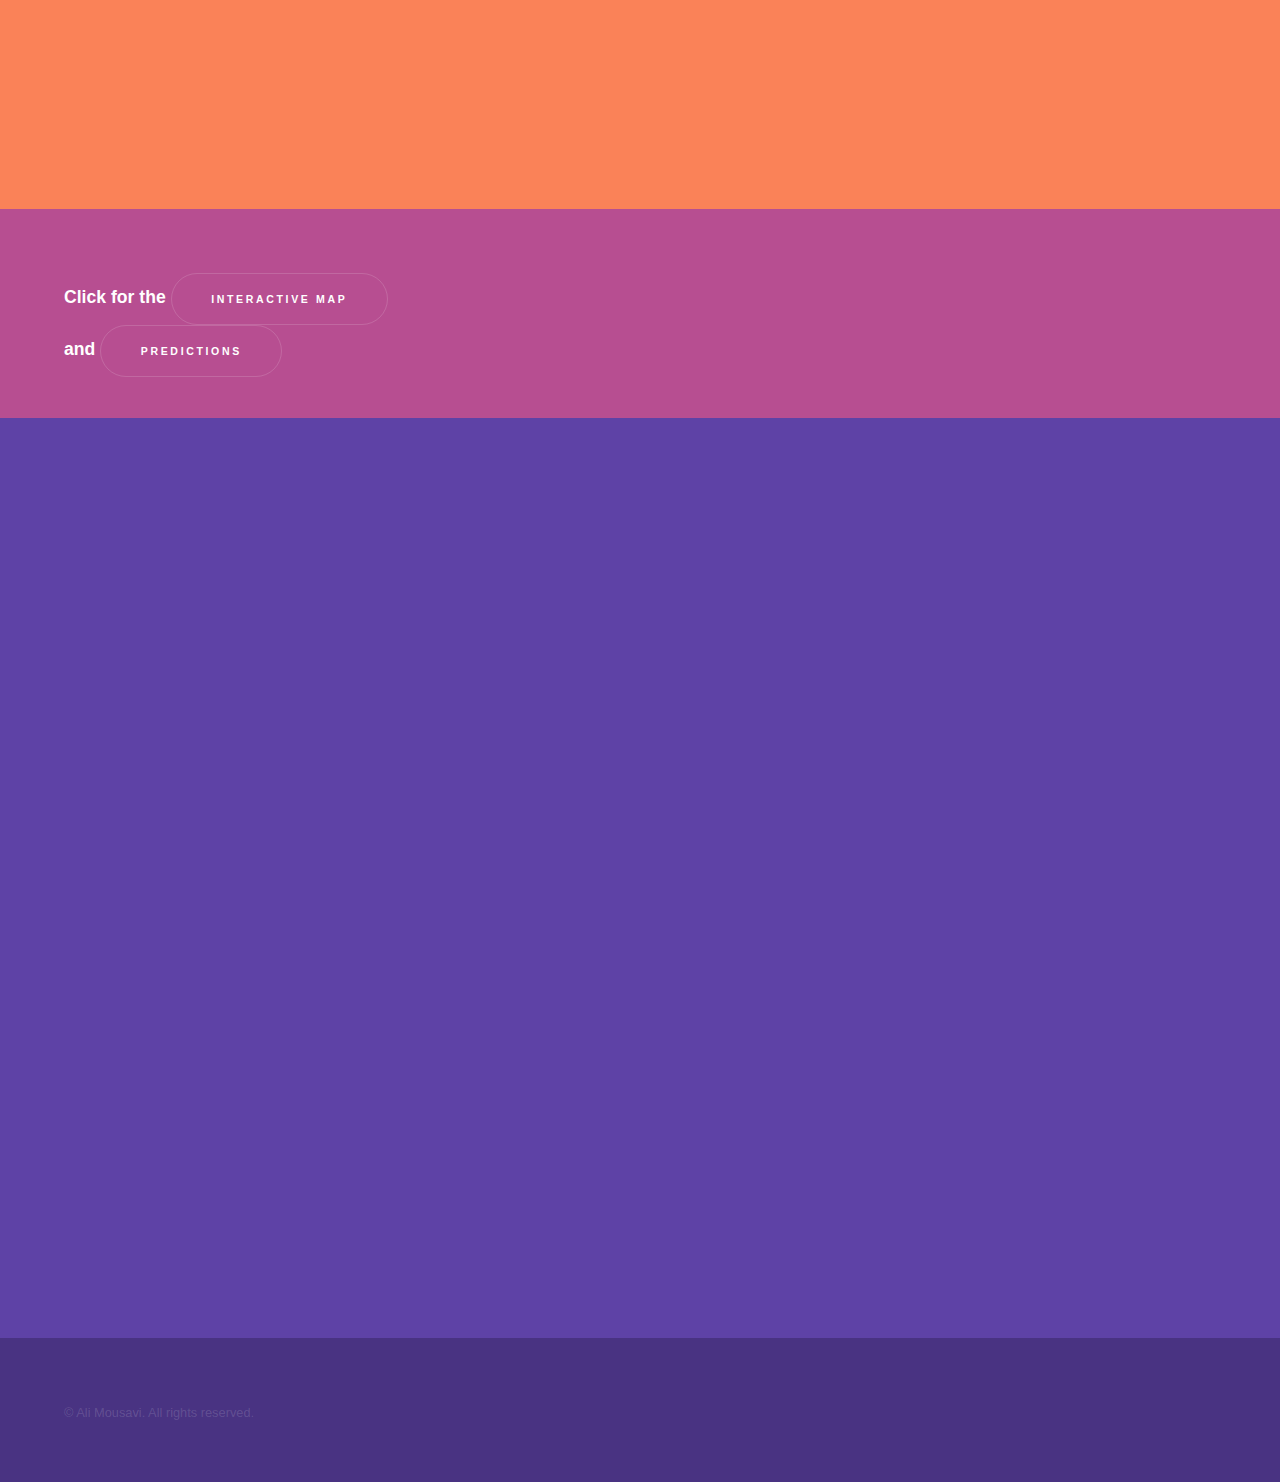
==== commit 70ff99ff: "Update index.html" ====
--- a/index.html
+++ b/index.html
@@ -56,10 +56,11 @@
 							<!-- FACEBOOK -->
 							<a href="https://www.facebook.com/moosavi.sma" class="icon brands fa-facebook-f"><span class="label">Facebook</span></a>
 							<!-- </ul> -->
+							<!-- 
 							</p>
 							Thanks to my great instructors at TDI</br> and my fellow friends.
 							<!-- and  Dr. Richard Ott, Dr. Nicholas Cifuentes, and Dr. Robert Schroll and special thanks to Mr. A. Eshraghi Senior policy analyst at state of california CPUC.-->
-							
+							-->
 
 							<ul class="actions">
 								<li><a href="#one" class="button scrolly">Learn more</a></li>
@@ -270,4 +271,4 @@
 			<script src="assets/js/main.js"></script>
 
 	</body>
-</html>+</html>
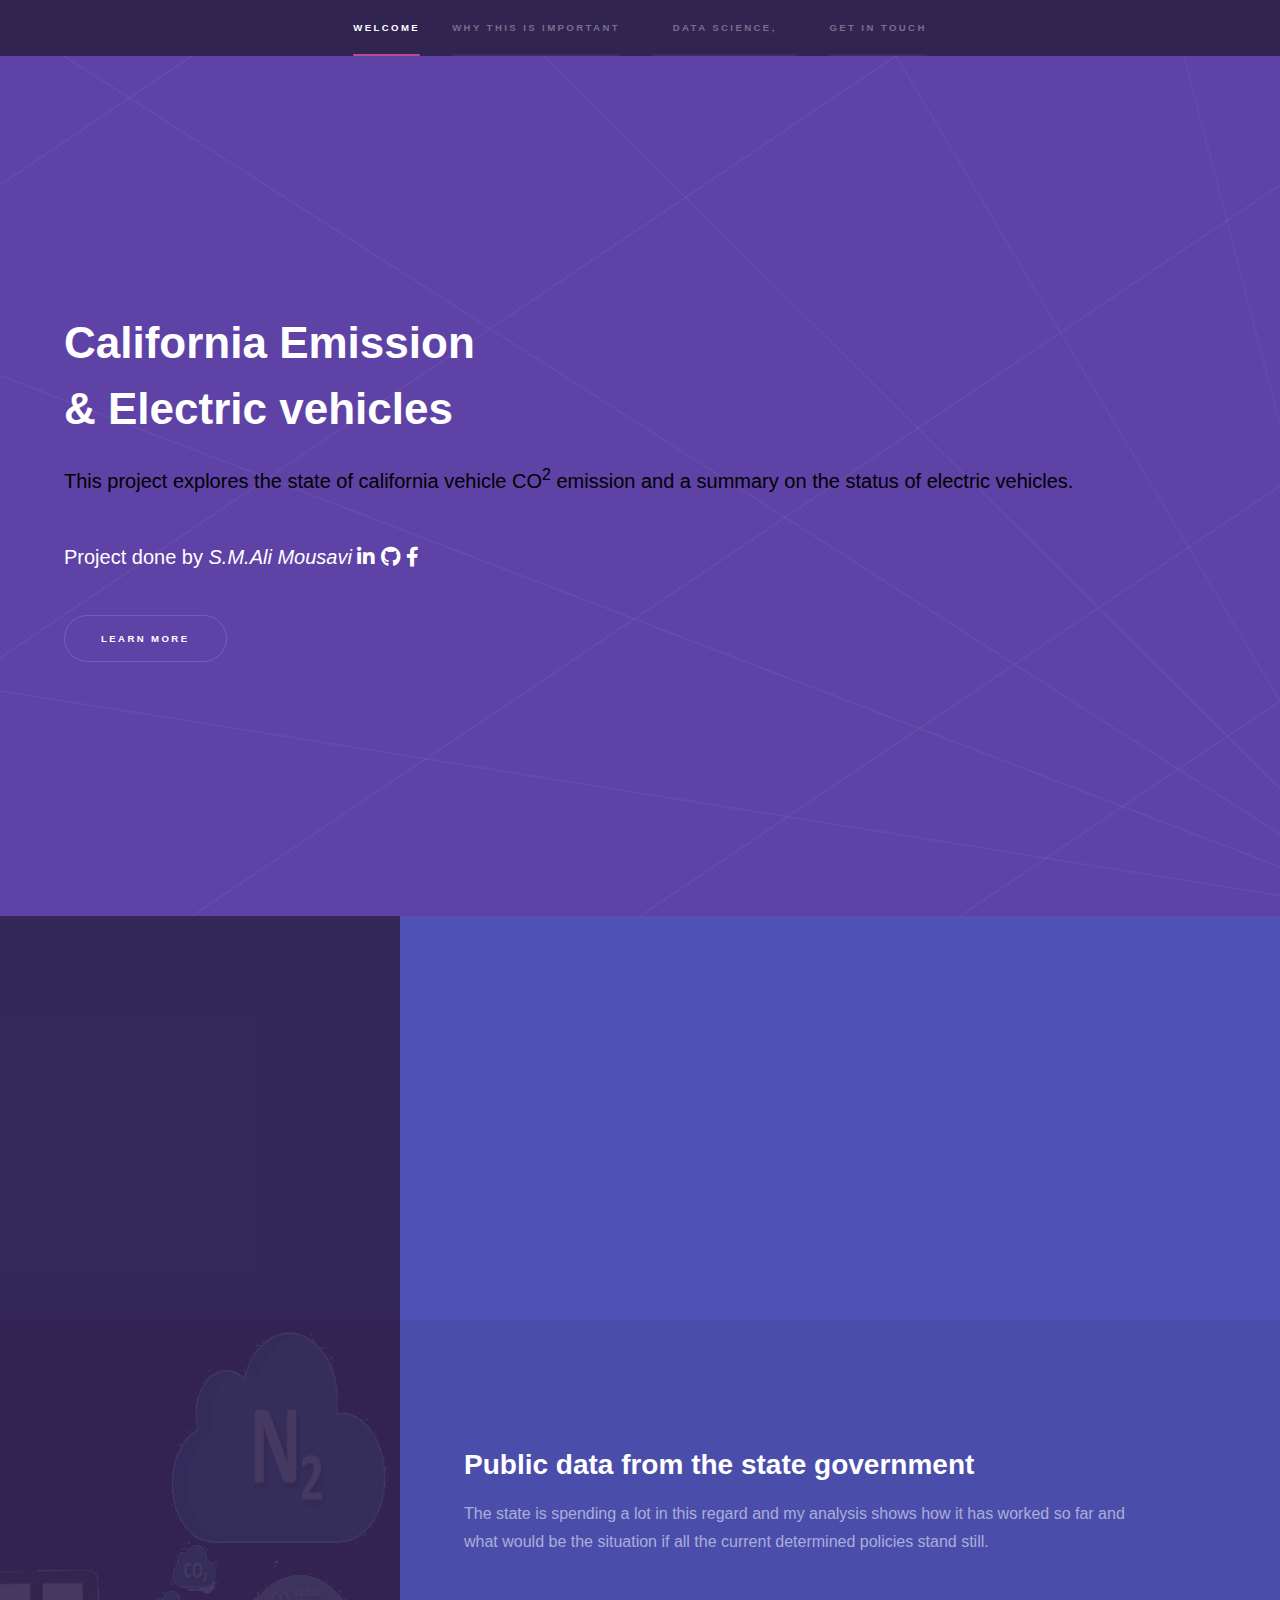
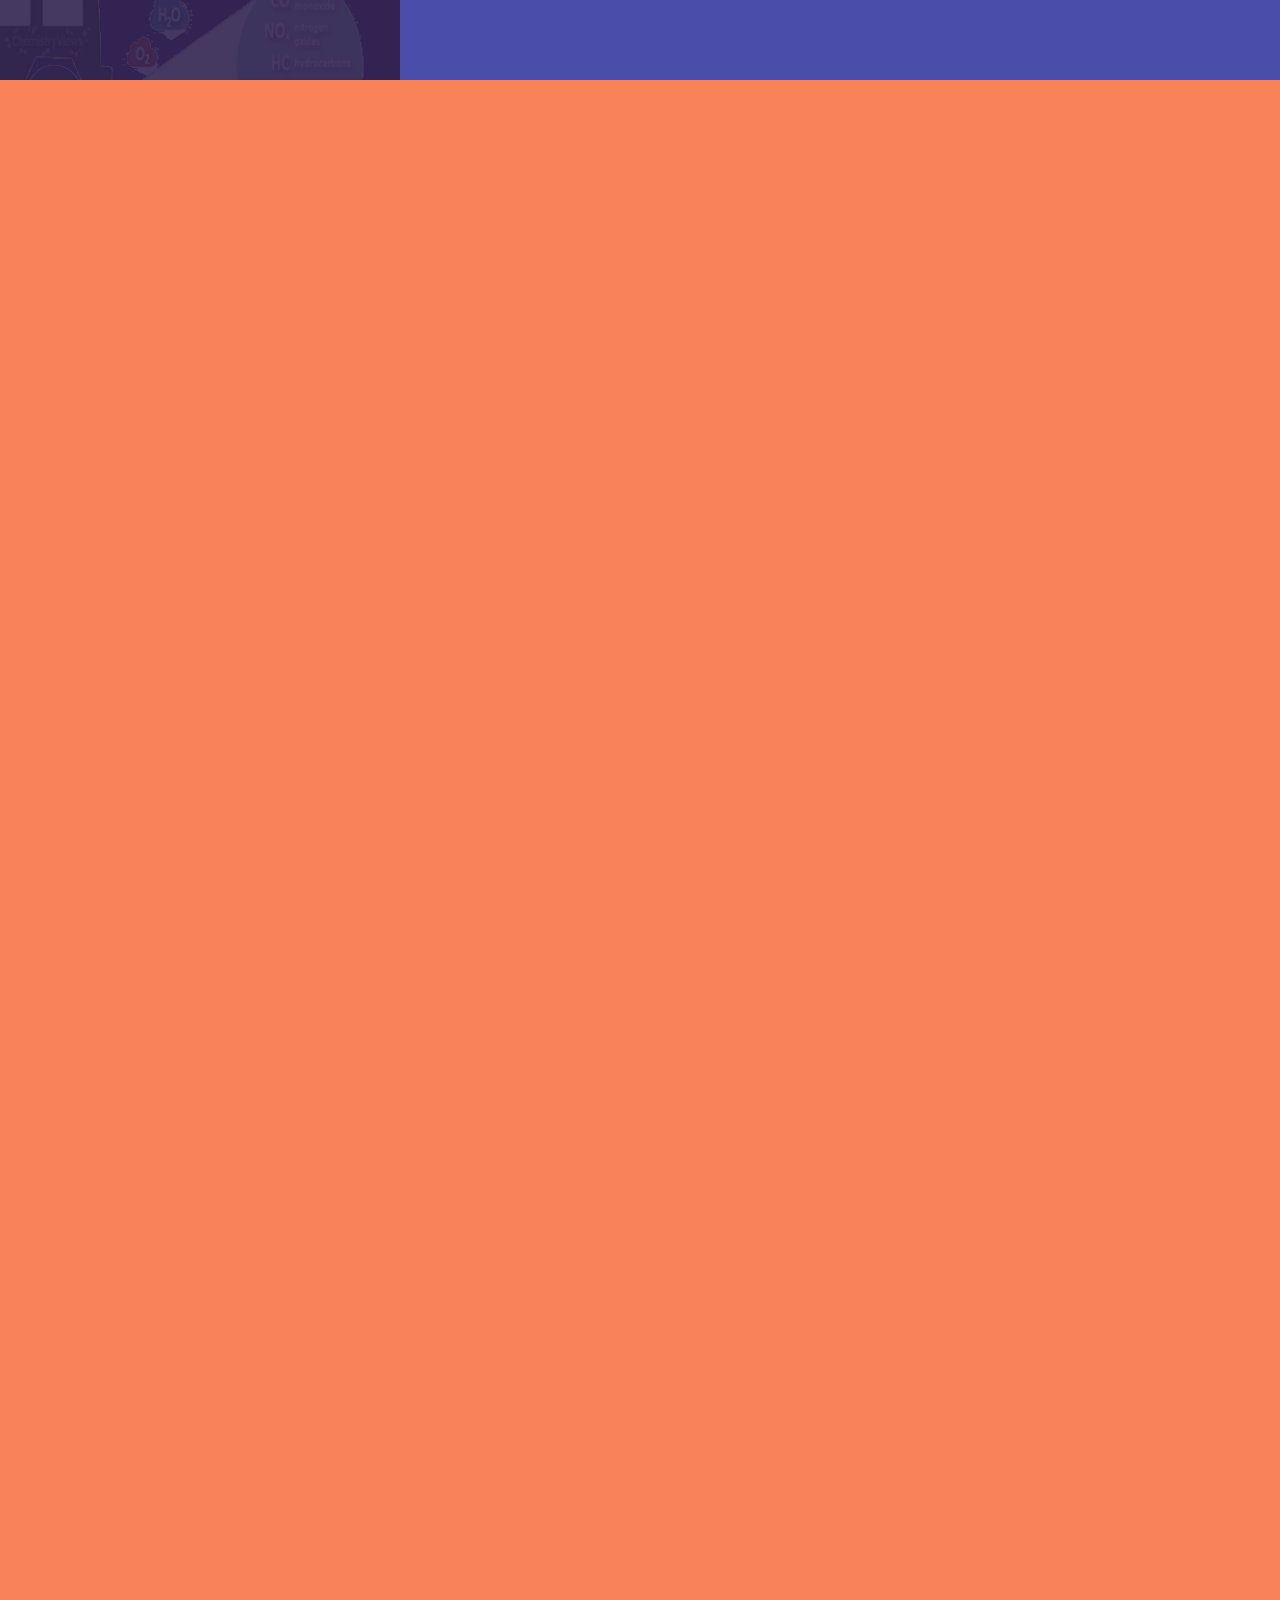
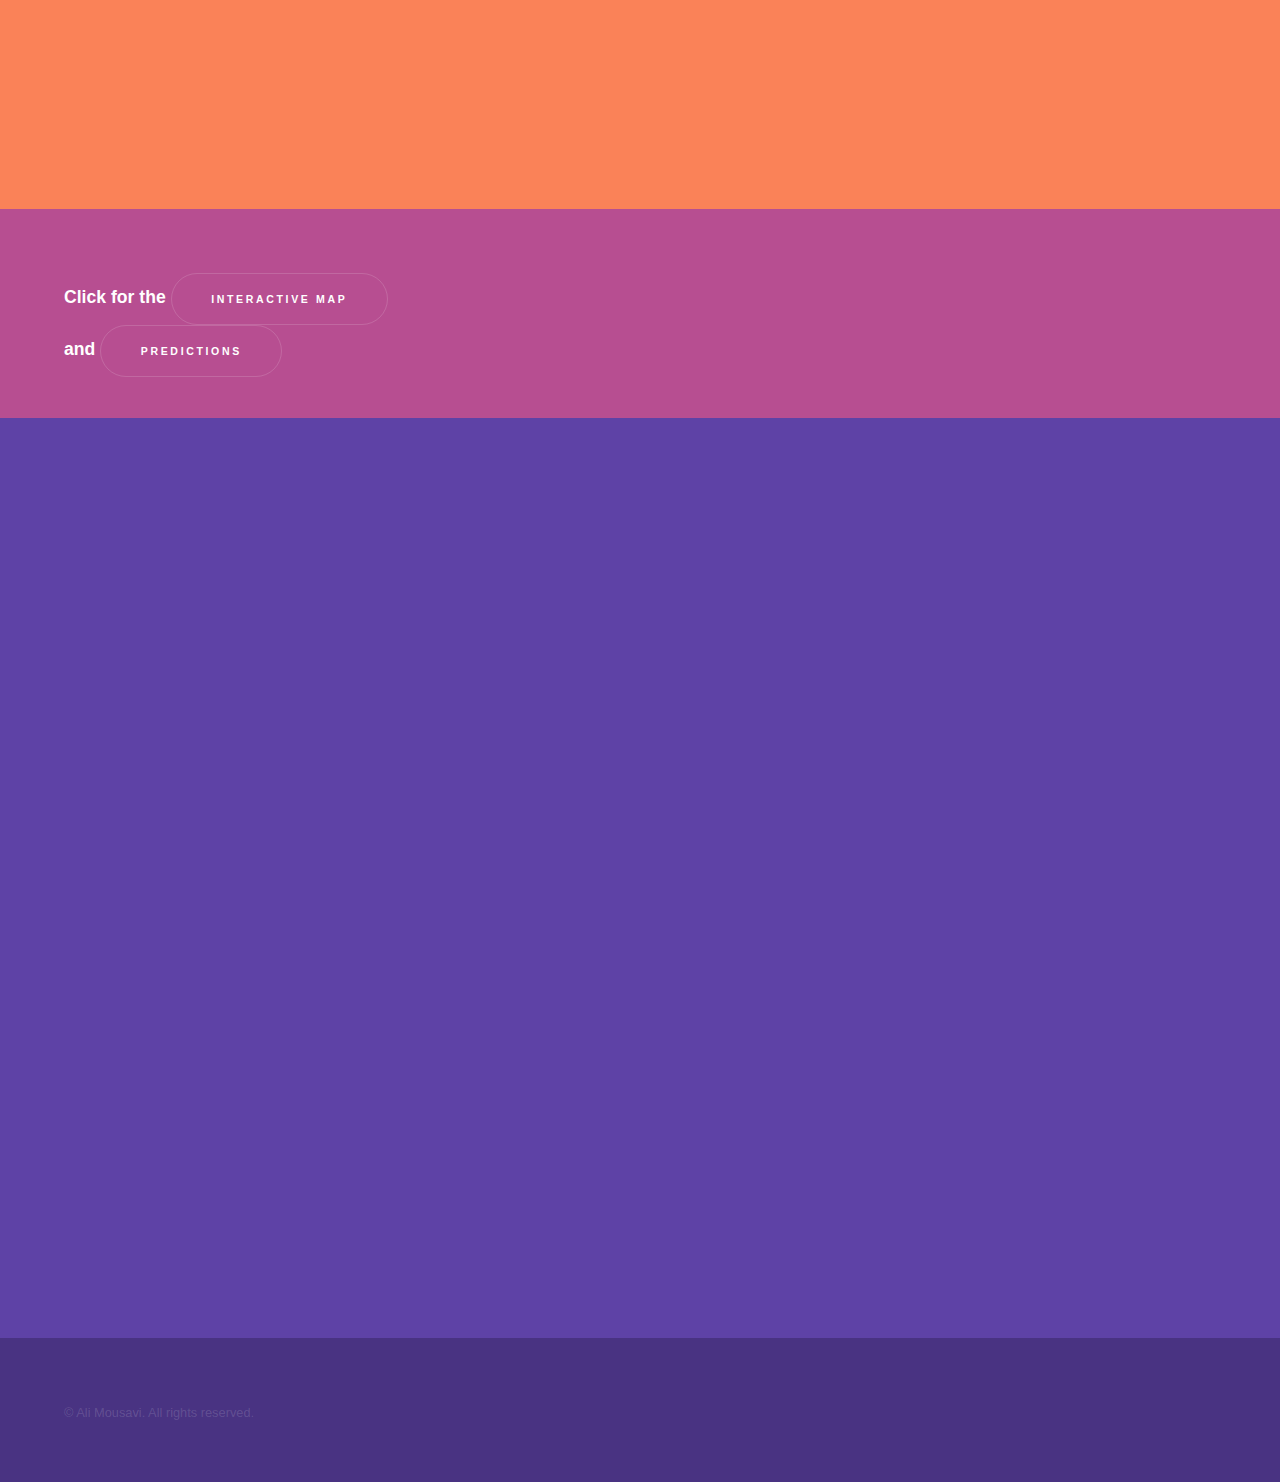
==== commit 0a1f892b: "Update index.html" ====
--- a/index.html
+++ b/index.html
@@ -60,7 +60,7 @@
 							</p>
 							Thanks to my great instructors at TDI</br> and my fellow friends.
 							<!-- and  Dr. Richard Ott, Dr. Nicholas Cifuentes, and Dr. Robert Schroll and special thanks to Mr. A. Eshraghi Senior policy analyst at state of california CPUC.-->
-							-->
+							
 
 							<ul class="actions">
 								<li><a href="#one" class="button scrolly">Learn more</a></li>
